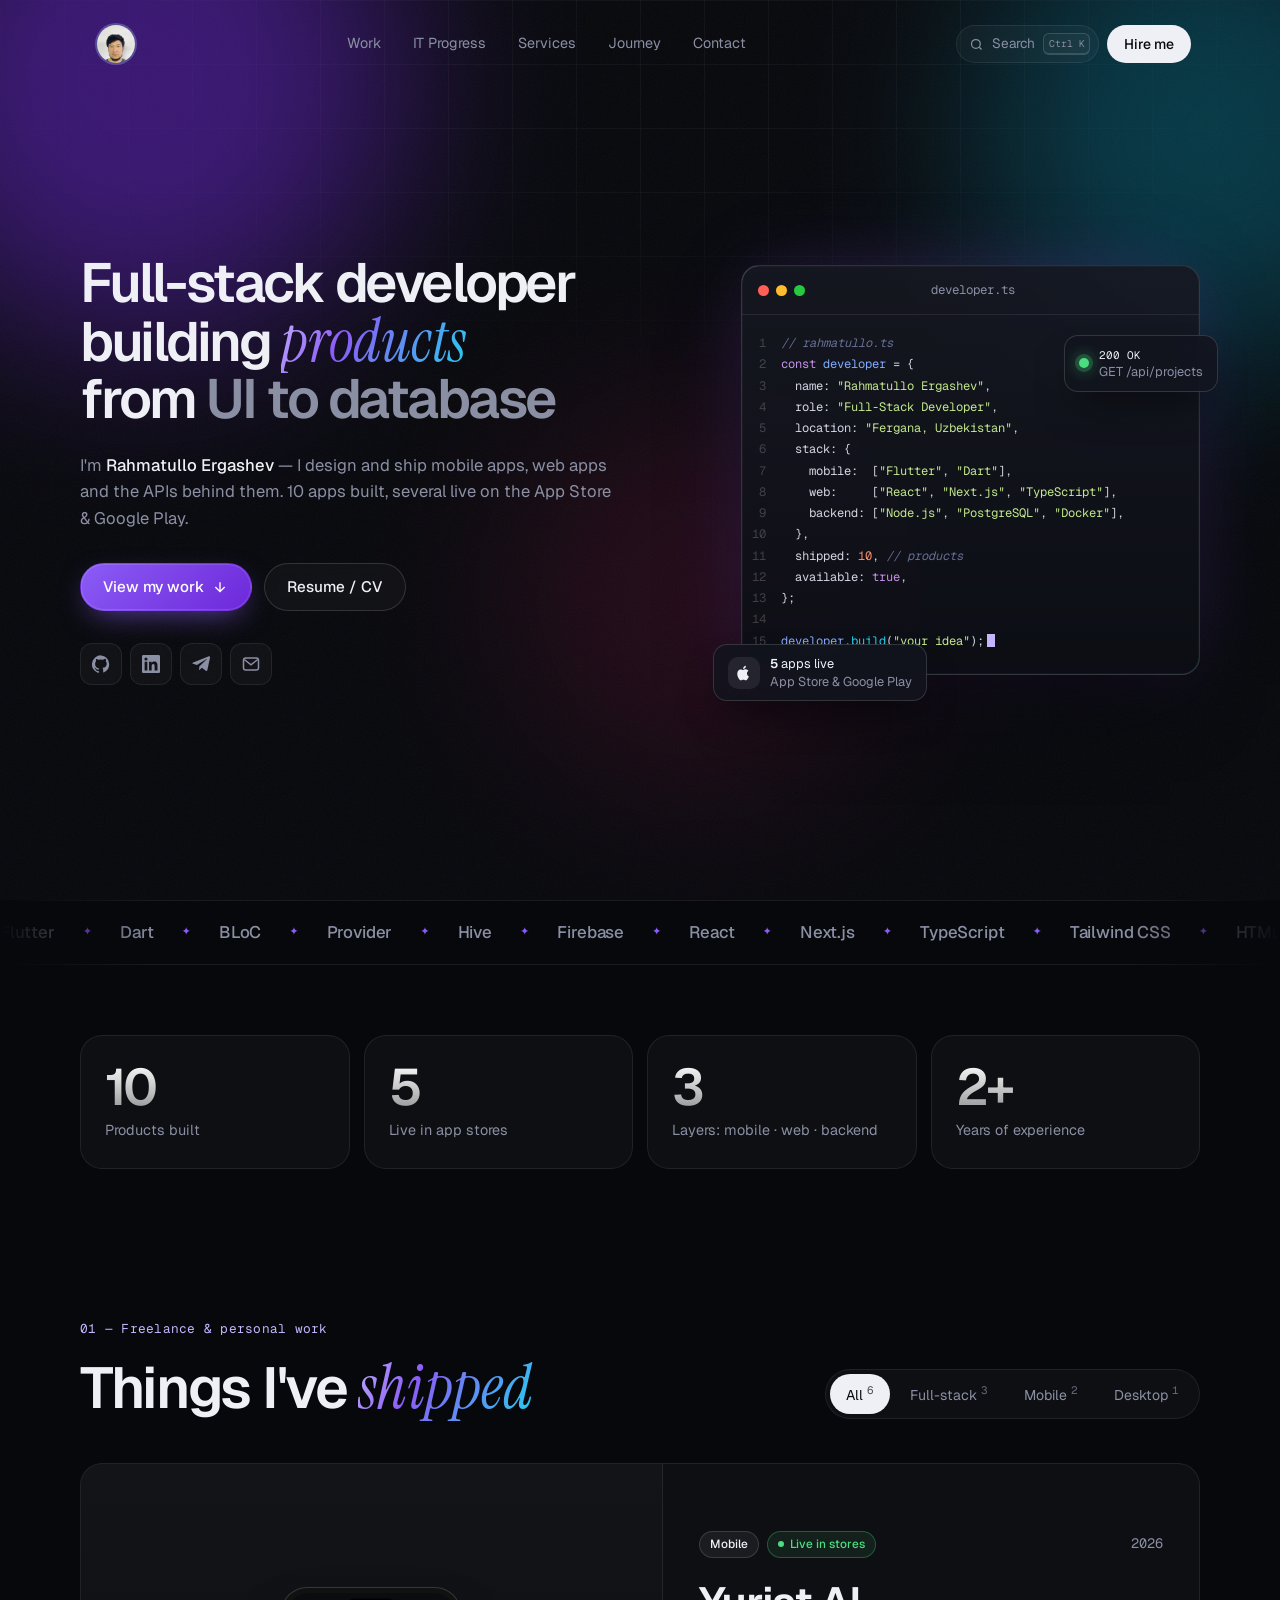
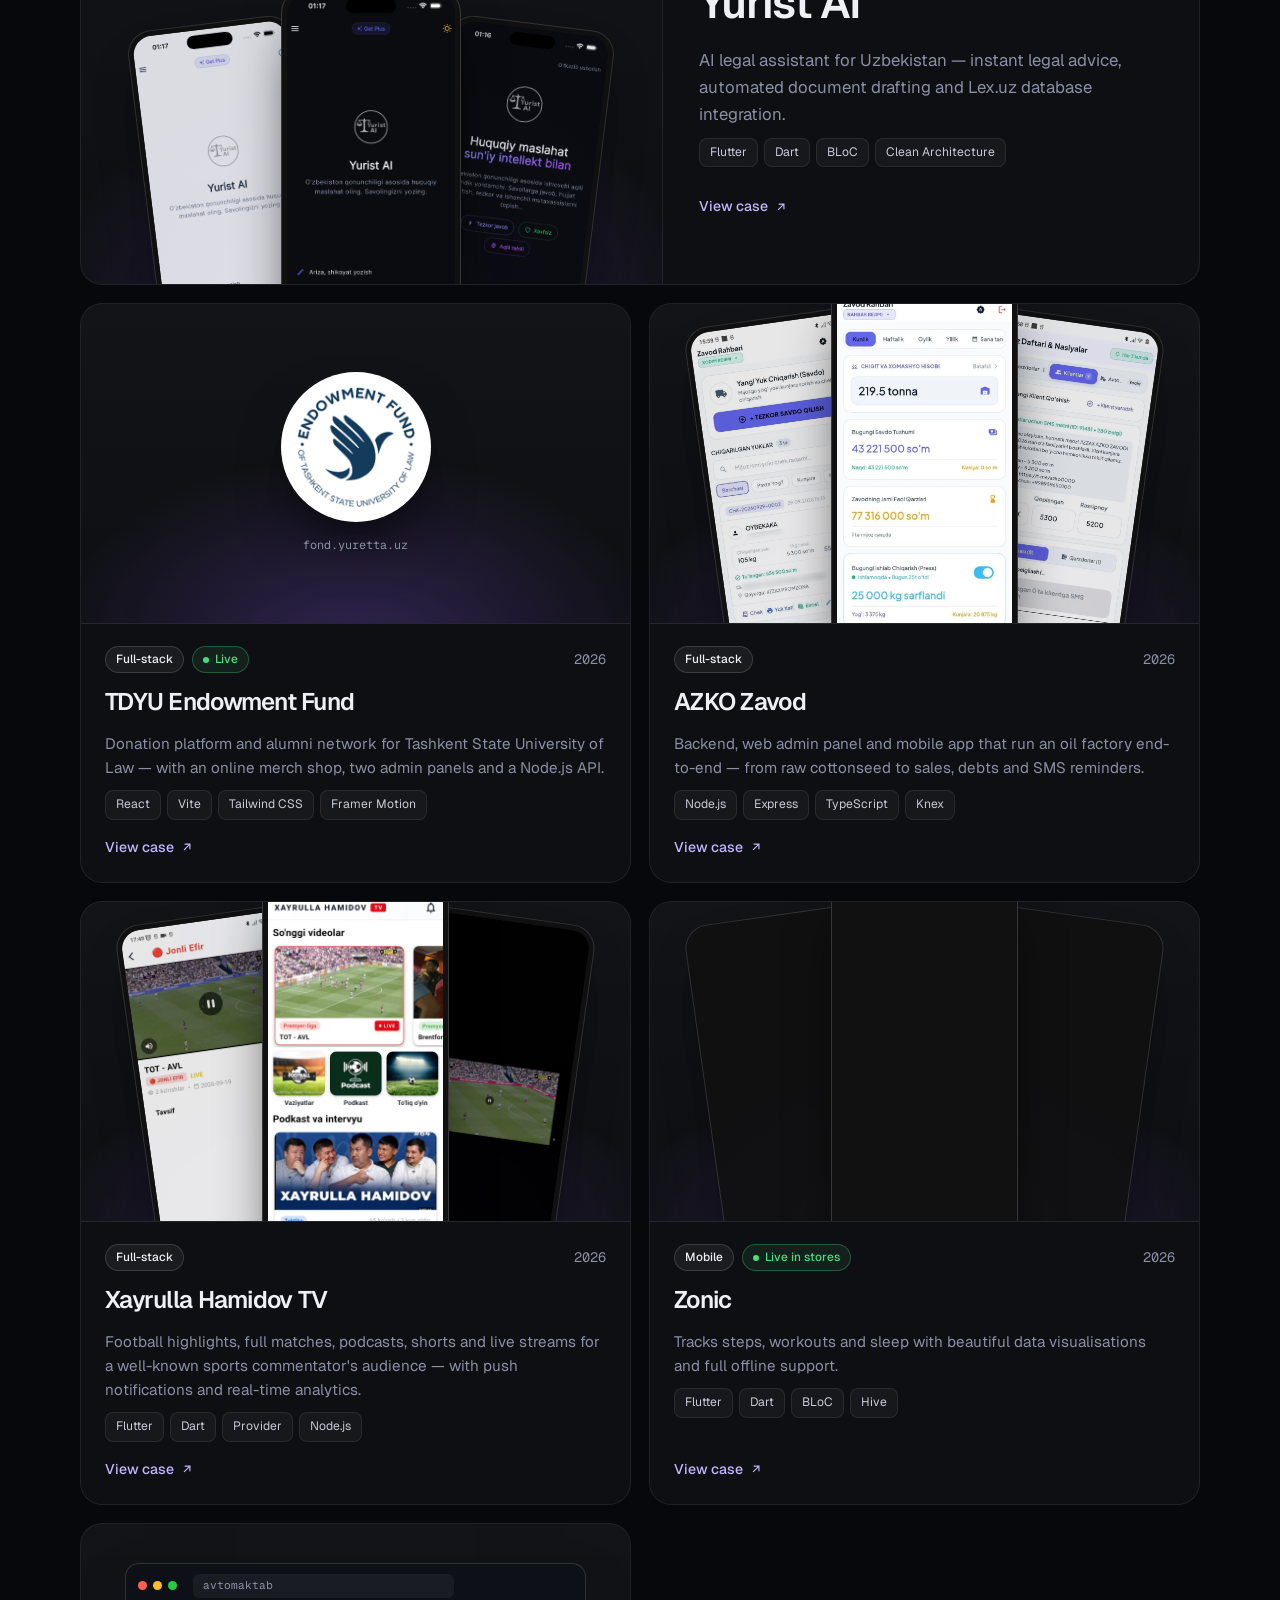
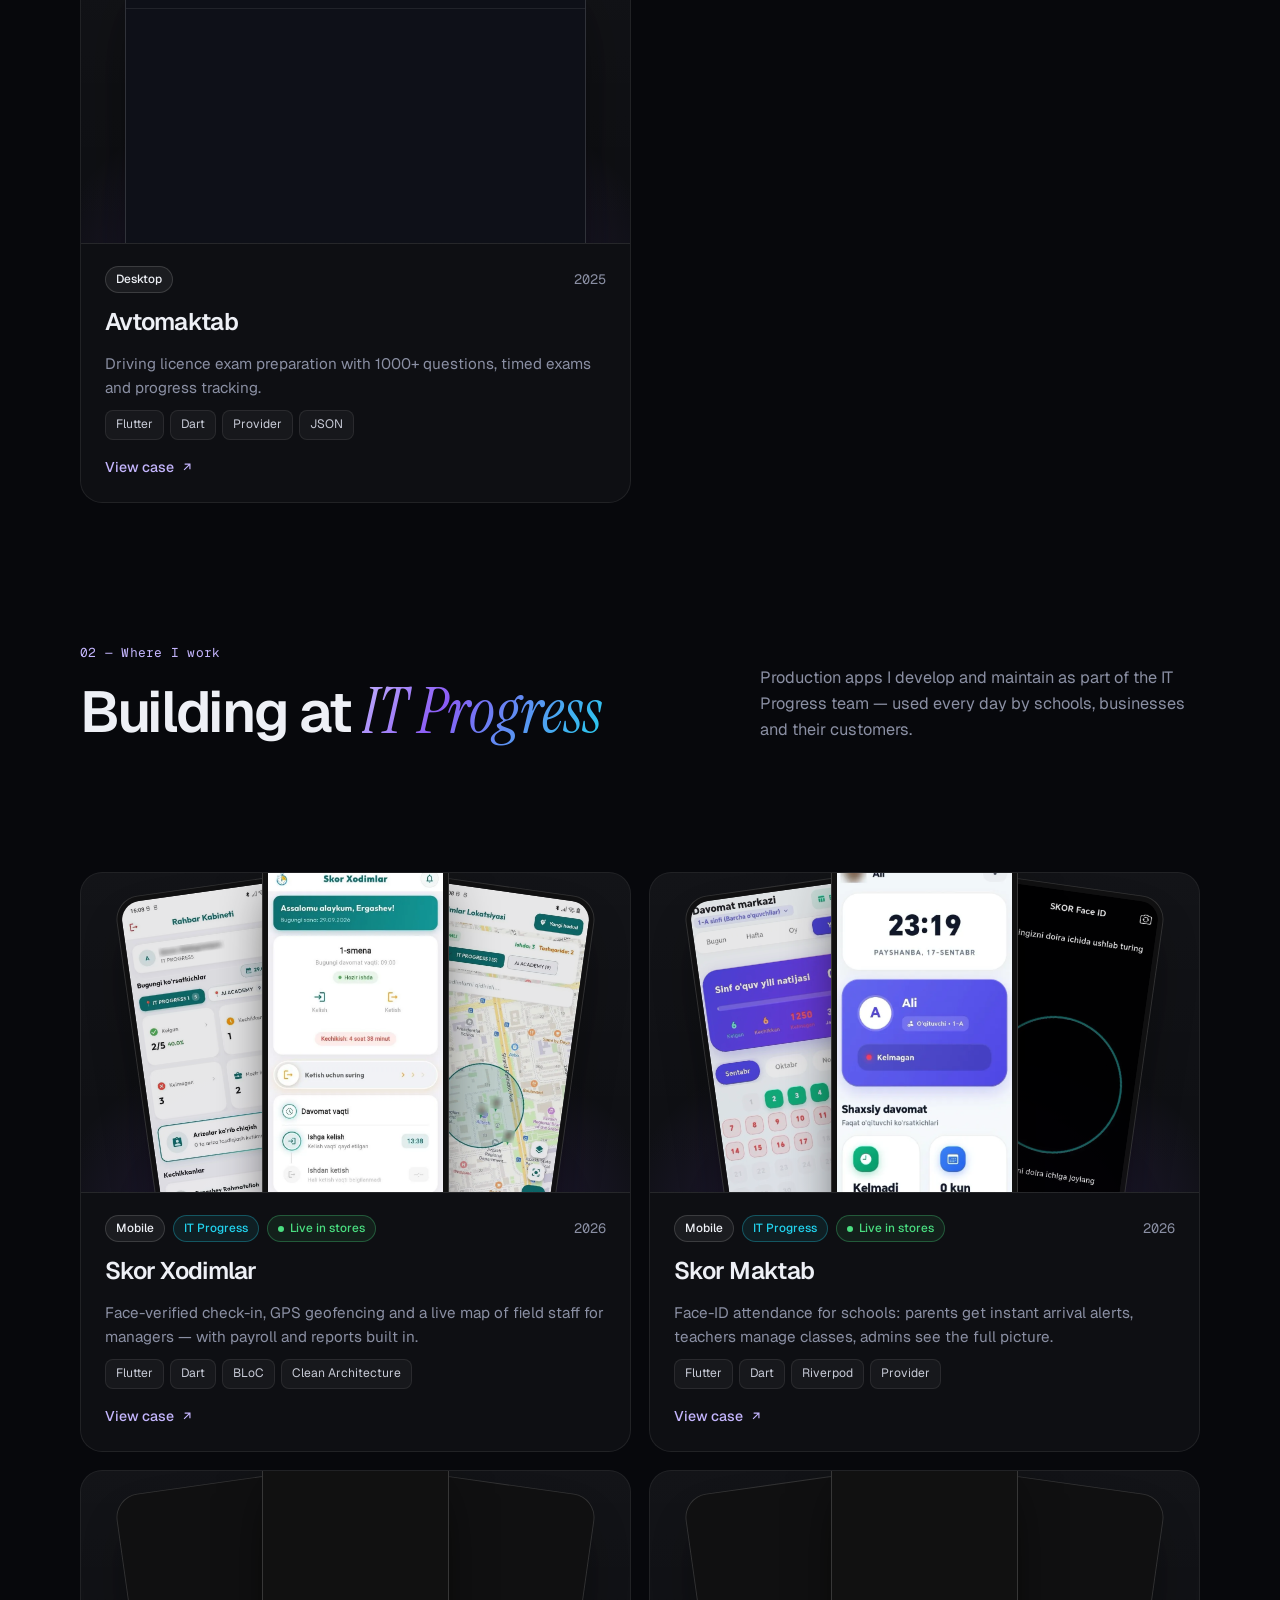
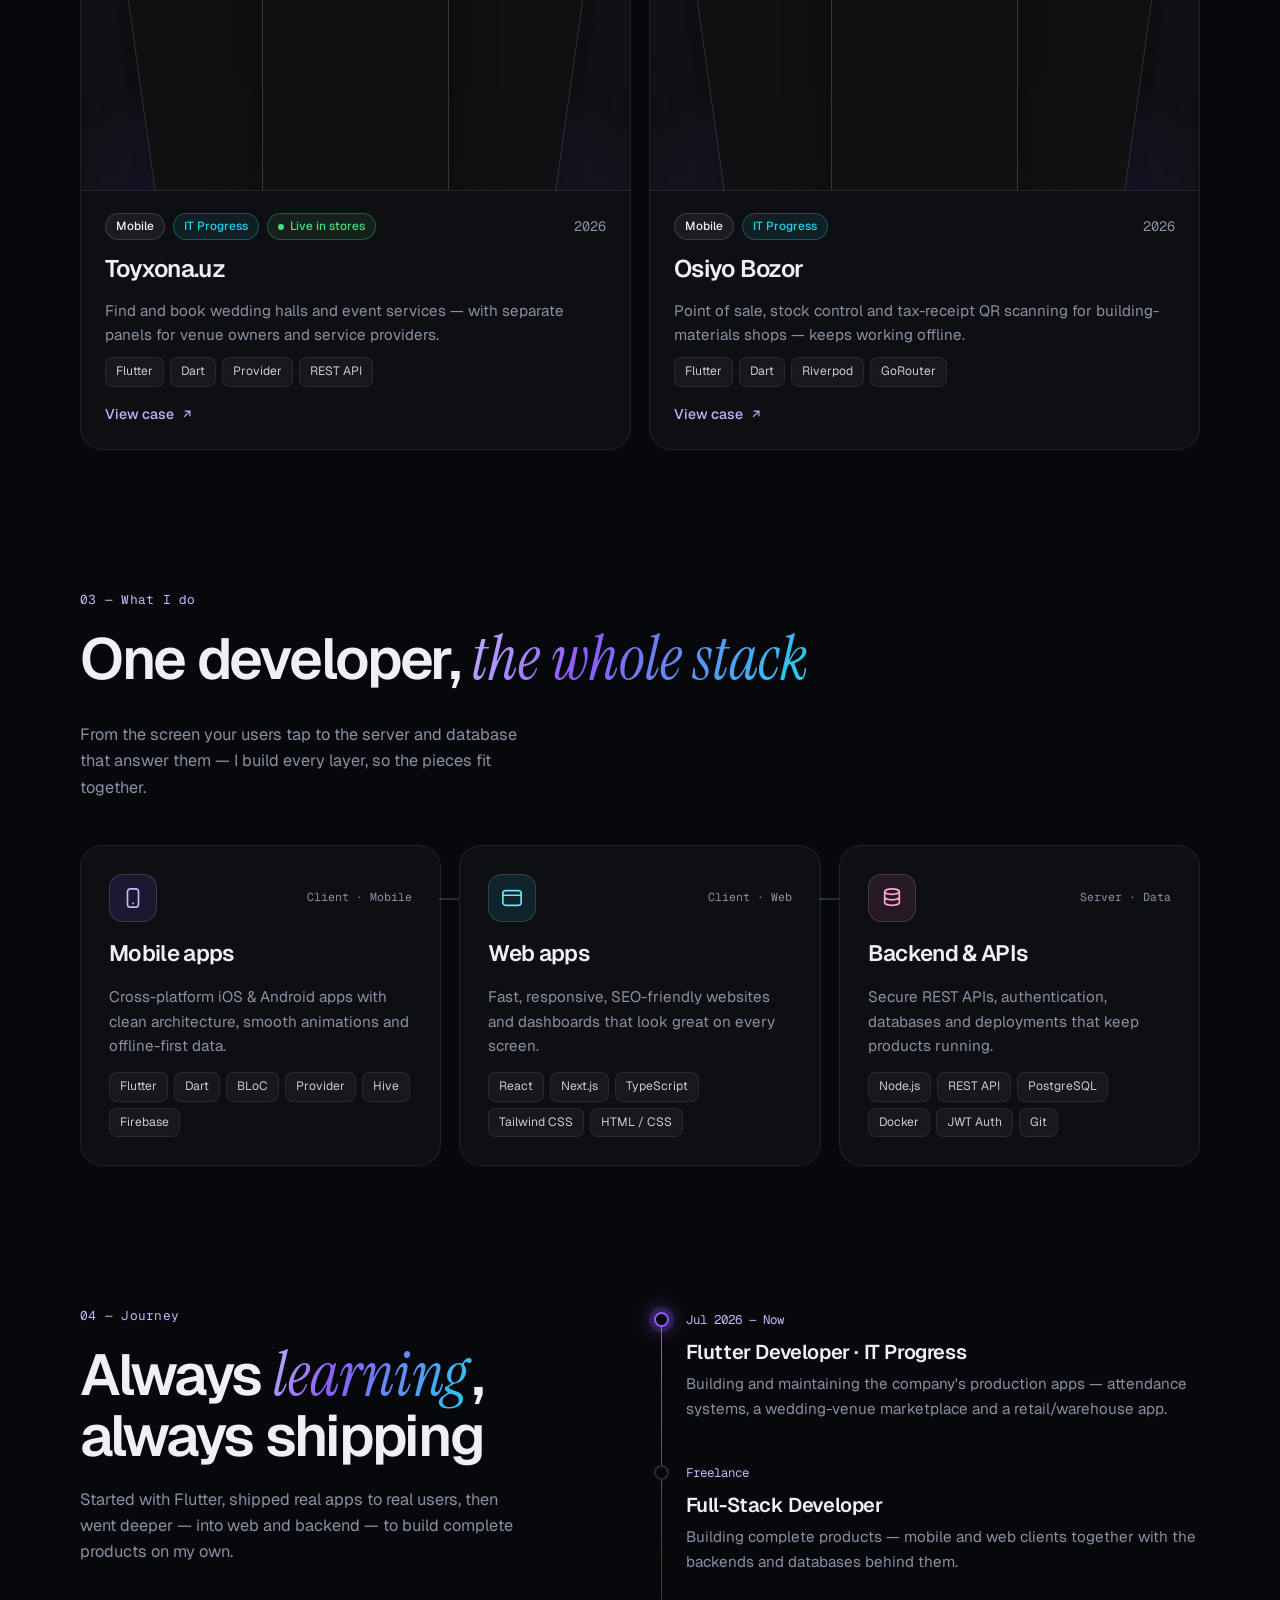
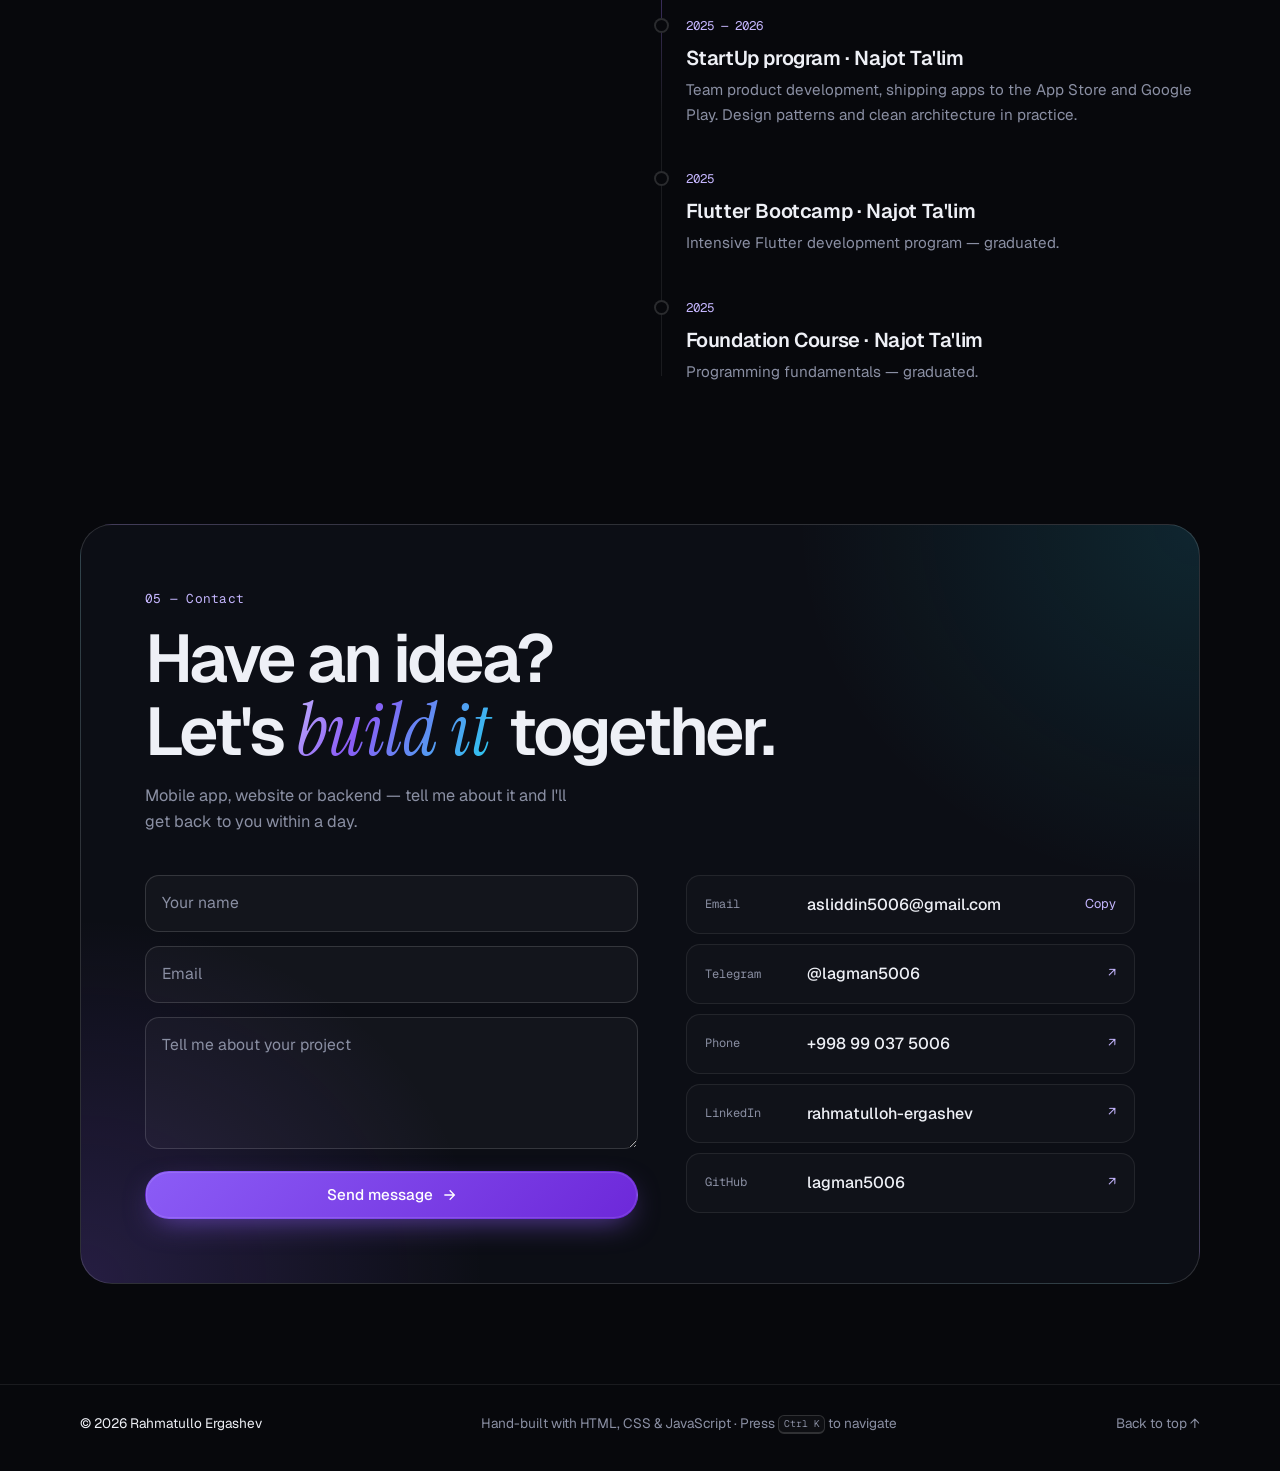
==== index.html @ 88288700 "feat(zonic): refresh screenshots and add Google Play link Co-Authored-By: Claude Opus 5.5 <noreply@a" ====
<!DOCTYPE html>
<html lang="en">
<head>
  <meta charset="UTF-8">
  <meta name="viewport" content="width=device-width, initial-scale=1.0">
  <title>Rahmatullo Ergashev — Full-Stack Developer</title>
  <meta name="description" content="Rahmatullo Ergashev — full-stack developer from Fergana, Uzbekistan. Mobile apps, web apps and backends built end-to-end.">
  <meta name="theme-color" content="#07080c">
  <meta property="og:title" content="Rahmatullo Ergashev — Full-Stack Developer">
  <meta property="og:description" content="Mobile, web and backend — products built end-to-end.">
  <meta property="og:type" content="website">
  <meta property="og:image" content="images/opt/yuristai/yuristai-1.webp">
  <link rel="icon" type="image/jpeg" href="images/avatar.jpg?v=3">
  <link rel="preconnect" href="https://fonts.googleapis.com">
  <link rel="preconnect" href="https://fonts.gstatic.com" crossorigin>
  <link href="https://fonts.googleapis.com/css2?family=Geist:wght@300..800&family=Geist+Mono:wght@400;500&family=Instrument+Serif:ital@0;1&display=swap" rel="stylesheet">
  <link rel="stylesheet" href="styles.css?v=15">
  <script src="js/data.js?v=15" defer></script>
  <script src="js/main.js?v=15" defer></script>
</head>
<body>
  <div class="progress" aria-hidden="true"></div>
  <div class="bg" aria-hidden="true">
    <div class="bg-grid"></div>
    <div class="bg-orb bg-orb--1"></div>
    <div class="bg-orb bg-orb--2"></div>
    <div class="bg-orb bg-orb--3"></div>
    <div class="bg-noise"></div>
  </div>

  <!-- ===== Navigation ===== -->
  <header class="nav">
    <a href="#home" class="nav-logo" aria-label="Home">
      <img class="nav-logo-mark" src="images/avatar.jpg?v=3" width="42" height="42" alt="Rahmatullo Ergashev" style="width:42px;height:42px;border-radius:50%;object-fit:cover;object-position:center 32%;display:block;">
    </a>
    <nav class="nav-links" aria-label="Main">
      <a href="#work">Work</a>
      <a href="#company">IT Progress</a>
      <a href="#services">Services</a>
      <a href="#journey">Journey</a>
      <a href="#contact">Contact</a>
    </nav>
    <div class="nav-actions">
      <button class="kbd-btn" type="button" data-open-cmdk aria-label="Open command menu">
        <svg viewBox="0 0 24 24" width="15" height="15" fill="none" stroke="currentColor" stroke-width="2"><circle cx="11" cy="11" r="7"/><path d="m20 20-3.5-3.5"/></svg>
        <span class="kbd-btn-label">Search</span>
        <kbd data-mod-key>⌘K</kbd>
      </button>
      <a href="#contact" class="btn btn-small btn-light">Hire me</a>
    </div>
  </header>

  <main>
    <!-- ===== Hero ===== -->
    <section class="hero" id="home">
      <div class="container hero-grid">
        <div class="hero-copy">
          <h1 class="hero-title reveal">
            <span class="line">Full-stack developer</span>
            <span class="line">building <em class="serif">products</em></span>
            <span class="line">from <span class="rotator" aria-live="polite"><span class="rotator-word" data-rotator>idea to launch</span></span></span>
          </h1>

          <p class="hero-sub reveal">
            I'm <strong>Rahmatullo Ergashev</strong> — I design and ship mobile apps, web apps and the APIs behind them.
            <span data-count-shipped>7</span> apps built, several live on the App Store &amp; Google Play.
          </p>

          <div class="hero-cta reveal">
            <a href="#work" class="btn btn-primary">
              View my work
              <svg viewBox="0 0 24 24" width="16" height="16" fill="none" stroke="currentColor" stroke-width="2"><path d="M12 5v14M5 12l7 7 7-7"/></svg>
            </a>
            <a href="cv.html" class="btn btn-ghost">Resume / CV</a>
          </div>

          <ul class="hero-socials reveal" aria-label="Social links">
            <li><a href="https://github.com/lagman5006" target="_blank" rel="noopener" aria-label="GitHub"><svg viewBox="0 0 24 24" width="18" height="18" fill="currentColor"><path d="M12 .5a12 12 0 0 0-3.8 23.4c.6.1.8-.3.8-.6v-2.2c-3.3.7-4-1.6-4-1.6-.6-1.4-1.4-1.8-1.4-1.8-1-.7.1-.7.1-.7 1.2.1 1.8 1.2 1.8 1.2 1 1.8 2.8 1.3 3.5 1 .1-.8.4-1.3.7-1.6-2.7-.3-5.5-1.3-5.5-6 0-1.3.5-2.4 1.2-3.2-.1-.3-.5-1.5.1-3.2 0 0 1-.3 3.3 1.2a11.5 11.5 0 0 1 6 0C17.3 4.7 18.3 5 18.3 5c.7 1.7.2 2.9.1 3.2.8.8 1.2 1.9 1.2 3.2 0 4.6-2.8 5.6-5.5 5.9.4.4.8 1.1.8 2.2v3.3c0 .3.2.7.8.6A12 12 0 0 0 12 .5Z"/></svg></a></li>
            <li><a href="https://www.linkedin.com/in/rahmatulloh-ergashev/" target="_blank" rel="noopener" aria-label="LinkedIn"><svg viewBox="0 0 24 24" width="18" height="18" fill="currentColor"><path d="M20.4 20.5h-3.6v-5.6c0-1.3 0-3-1.8-3s-2.1 1.4-2.1 2.9v5.7H9.4V9h3.4v1.6h.1c.5-.9 1.6-1.8 3.4-1.8 3.6 0 4.3 2.4 4.3 5.5v6.2ZM5.3 7.4a2.1 2.1 0 1 1 0-4.2 2.1 2.1 0 0 1 0 4.2ZM7.1 20.5H3.5V9h3.6v11.5ZM22.2 0H1.8C.8 0 0 .8 0 1.7v20.6c0 .9.8 1.7 1.8 1.7h20.4c1 0 1.8-.8 1.8-1.7V1.7C24 .8 23.2 0 22.2 0Z"/></svg></a></li>
            <li><a href="https://t.me/lagman5006" target="_blank" rel="noopener" aria-label="Telegram"><svg viewBox="0 0 24 24" width="18" height="18" fill="currentColor"><path d="M9.8 15.3 9.4 20c.6 0 .8-.2 1.1-.5l2.6-2.5 5.4 4c1 .6 1.7.3 2-.9l3.5-16.6c.3-1.5-.5-2-1.5-1.7L1.6 9.9C.1 10.5.1 11.3 1.3 11.7l5.3 1.6L18.9 5.6c.6-.4 1.1-.2.7.2"/></svg></a></li>
            <li><a href="mailto:asliddin5006@gmail.com" aria-label="Email"><svg viewBox="0 0 24 24" width="18" height="18" fill="none" stroke="currentColor" stroke-width="2"><rect x="2" y="4" width="20" height="16" rx="3"/><path d="m3 6 9 7 9-7"/></svg></a></li>
          </ul>
        </div>

        <!-- Code window -->
        <div class="hero-visual reveal" data-tilt>
          <div class="window">
            <div class="window-bar">
              <span class="dot dot-r"></span><span class="dot dot-y"></span><span class="dot dot-g"></span>
              <span class="window-title">developer.ts</span>
            </div>
            <pre class="code" data-code aria-label="Developer profile as code"></pre>
          </div>
          <div class="float-card float-card--a">
            <span class="float-icon">
              <svg viewBox="0 0 24 24" width="16" height="16" fill="currentColor"><path d="M16.4 12.6c0-2.7 2.2-4 2.3-4a5 5 0 0 0-3.9-2.1c-1.7-.2-3.2 1-4.1 1-.8 0-2.1-1-3.5-.9-1.8 0-3.5 1-4.4 2.7-1.9 3.3-.5 8.2 1.3 10.9.9 1.3 2 2.8 3.4 2.7 1.4-.1 1.9-.9 3.5-.9s2.1.9 3.5.9c1.5 0 2.4-1.3 3.3-2.7a11 11 0 0 0 1.5-3.1 4.7 4.7 0 0 1-2.9-4.5ZM13.8 4.5A4.6 4.6 0 0 0 14.9 1a4.7 4.7 0 0 0-3.1 1.6 4.4 4.4 0 0 0-1.1 3.3 3.9 3.9 0 0 0 3.1-1.4Z"/></svg>
            </span>
            <div><strong data-count-stores>5</strong> apps live<br><span class="muted">App Store &amp; Google Play</span></div>
          </div>
          <div class="float-card float-card--b">
            <span class="float-pulse"></span>
            <div><span class="mono">200 OK</span><br><span class="muted">GET /api/projects</span></div>
          </div>
        </div>
      </div>

    </section>

    <!-- ===== Marquee ===== -->
    <div class="marquee" aria-hidden="true">
      <div class="marquee-track" data-marquee></div>
    </div>

    <!-- ===== Stats ===== -->
    <section class="container stats">
      <div class="stat reveal"><span class="stat-num" data-countup data-count-shipped>7</span><span class="stat-label">Products built</span></div>
      <div class="stat reveal"><span class="stat-num" data-countup data-count-stores>5</span><span class="stat-label">Live in app stores</span></div>
      <div class="stat reveal"><span class="stat-num"><span data-countup>3</span></span><span class="stat-label">Layers: mobile · web · backend</span></div>
      <div class="stat reveal"><span class="stat-num"><span data-countup>2</span>+</span><span class="stat-label">Years of experience</span></div>
    </section>

    <!-- ===== Work ===== -->
    <section class="section" id="work">
      <div class="container">
        <div class="section-head">
          <div>
            <p class="eyebrow reveal">01 — Freelance &amp; personal work</p>
            <h2 class="section-title reveal">Things I've <em class="serif">shipped</em></h2>
          </div>
          <div class="filters reveal" role="tablist" aria-label="Filter projects" data-filters></div>
        </div>
        <div class="projects" data-projects></div>
      </div>
    </section>

    <!-- ===== Company (IT Progress) ===== -->
    <section class="section" id="company">
      <div class="container">
        <div class="section-head">
          <div>
            <p class="eyebrow reveal">02 — Where I work</p>
            <h2 class="section-title reveal">Building at <em class="serif">IT Progress</em></h2>
          </div>
          <p class="section-lead reveal">Production apps I develop and maintain as part of the IT Progress team — used every day by schools, businesses and their customers.</p>
        </div>
        <div data-company></div>
        <div class="projects" data-company-projects></div>
      </div>
    </section>

    <!-- ===== Services ===== -->
    <section class="section" id="services">
      <div class="container">
        <div class="section-head">
          <div>
            <p class="eyebrow reveal">03 — What I do</p>
            <h2 class="section-title reveal">One developer, <em class="serif">the whole stack</em></h2>
          </div>
          <p class="section-lead reveal">From the screen your users tap to the server and database that answer them — I build every layer, so the pieces fit together.</p>
        </div>
        <div class="services" data-services></div>
      </div>
    </section>

    <!-- ===== Journey ===== -->
    <section class="section" id="journey">
      <div class="container journey-grid">
        <div>
          <p class="eyebrow reveal">04 — Journey</p>
          <h2 class="section-title reveal">Always <em class="serif">learning</em>,<br>always shipping</h2>
          <p class="section-lead reveal">Started with Flutter, shipped real apps to real users, then went deeper — into web and backend — to build complete products on my own.</p>
        </div>
        <ol class="timeline" data-journey></ol>
      </div>
    </section>

    <!-- ===== Contact ===== -->
    <section class="section contact" id="contact">
      <div class="container">
        <div class="contact-card reveal">
          <p class="eyebrow">05 — Contact</p>
          <h2 class="contact-title">Have an idea?<br>Let's <em class="serif">build it</em> together.</h2>
          <p class="section-lead">Mobile app, website or backend — tell me about it and I'll get back to you within a day.</p>

          <div class="contact-grid">
            <form class="contact-form" data-contact-form>
              <div class="field">
                <input id="f-name" name="name" type="text" placeholder=" " required autocomplete="name">
                <label for="f-name">Your name</label>
              </div>
              <div class="field">
                <input id="f-email" name="email" type="email" placeholder=" " required autocomplete="email">
                <label for="f-email">Email</label>
              </div>
              <div class="field">
                <textarea id="f-msg" name="message" rows="4" placeholder=" " required></textarea>
                <label for="f-msg">Tell me about your project</label>
              </div>
              <button type="submit" class="btn btn-primary btn-block">
                Send message
                <svg viewBox="0 0 24 24" width="16" height="16" fill="none" stroke="currentColor" stroke-width="2"><path d="M5 12h14M13 5l7 7-7 7"/></svg>
              </button>
            </form>

            <div class="contact-links">
              <button class="contact-link" type="button" data-copy-email>
                <span class="contact-link-label">Email</span>
                <span class="contact-link-value">asliddin5006@gmail.com</span>
                <span class="contact-link-action" data-copy-label>Copy</span>
              </button>
              <a class="contact-link" href="https://t.me/lagman5006" target="_blank" rel="noopener">
                <span class="contact-link-label">Telegram</span>
                <span class="contact-link-value">@lagman5006</span>
                <span class="contact-link-action">↗</span>
              </a>
              <a class="contact-link" href="tel:+998990375006">
                <span class="contact-link-label">Phone</span>
                <span class="contact-link-value">+998 99 037 5006</span>
                <span class="contact-link-action">↗</span>
              </a>
              <a class="contact-link" href="https://www.linkedin.com/in/rahmatulloh-ergashev/" target="_blank" rel="noopener">
                <span class="contact-link-label">LinkedIn</span>
                <span class="contact-link-value">rahmatulloh-ergashev</span>
                <span class="contact-link-action">↗</span>
              </a>
              <a class="contact-link" href="https://github.com/lagman5006" target="_blank" rel="noopener">
                <span class="contact-link-label">GitHub</span>
                <span class="contact-link-value">lagman5006</span>
                <span class="contact-link-action">↗</span>
              </a>
            </div>
          </div>
        </div>
      </div>
    </section>
  </main>

  <footer class="footer">
    <div class="container footer-inner">
      <span>© <span data-year>2026</span> Rahmatullo Ergashev</span>
      <span class="muted">Hand-built with HTML, CSS &amp; JavaScript · Press <kbd data-mod-key>⌘K</kbd> to navigate</span>
      <a href="#home" class="muted">Back to top ↑</a>
    </div>
  </footer>

  <!-- ===== Project dialog ===== -->
  <dialog class="project-dialog" data-project-dialog aria-labelledby="pd-title">
    <div class="pd">
      <button class="pd-close" type="button" data-close-dialog aria-label="Close">
        <svg viewBox="0 0 24 24" width="18" height="18" fill="none" stroke="currentColor" stroke-width="2"><path d="M18 6 6 18M6 6l12 12"/></svg>
      </button>
      <div class="pd-media">
        <div class="pd-track" data-pd-track></div>
        <button class="pd-nav pd-nav--prev" type="button" data-pd-prev aria-label="Previous image">‹</button>
        <button class="pd-nav pd-nav--next" type="button" data-pd-next aria-label="Next image">›</button>
        <div class="pd-dots" data-pd-dots></div>
      </div>
      <div class="pd-body">
        <p class="pd-meta" data-pd-meta></p>
        <h3 class="pd-title" id="pd-title" data-pd-title tabindex="-1" autofocus></h3>
        <p class="pd-tagline" data-pd-tagline></p>
        <div class="pd-links" data-pd-links></div>
        <p class="pd-desc" data-pd-desc></p>
        <h4 class="pd-h">Key features</h4>
        <ul class="pd-features" data-pd-features></ul>
        <div data-pd-endpoints-wrap hidden>
          <h4 class="pd-h">API endpoints</h4>
          <ul class="pd-endpoints" data-pd-endpoints></ul>
        </div>
        <h4 class="pd-h">Tech stack</h4>
        <ul class="tags" data-pd-stack></ul>
      </div>
    </div>
  </dialog>

  <!-- ===== Command palette ===== -->
  <dialog class="cmdk" data-cmdk aria-label="Command menu">
    <div class="cmdk-inner">
      <div class="cmdk-search">
        <svg viewBox="0 0 24 24" width="18" height="18" fill="none" stroke="currentColor" stroke-width="2"><circle cx="11" cy="11" r="7"/><path d="m20 20-3.5-3.5"/></svg>
        <input type="text" placeholder="Search projects, sections, links…" data-cmdk-input aria-label="Search" autocomplete="off" spellcheck="false">
        <kbd>esc</kbd>
      </div>
      <ul class="cmdk-list" data-cmdk-list role="listbox"></ul>
    </div>
  </dialog>

  <div class="toast" data-toast role="status" aria-live="polite"></div>
</body>
</html>
---- styles.css ----
/* =========================================================
   Rahmatullo Ergashev — Portfolio
   ========================================================= */

:root {
  --bg: #07080c;
  --bg-2: #0c0e15;
  --surface: rgb(255 255 255 / 0.03);
  --surface-2: rgb(255 255 255 / 0.055);
  --border: rgb(255 255 255 / 0.08);
  --border-2: rgb(255 255 255 / 0.14);
  --text: #eef0f6;
  --muted: #8a8fa3;
  --accent: #8b5cf6;
  --accent-soft: #c4b5fd;
  --accent-2: #22d3ee;
  --accent-3: #f472b6;
  --live: #4ade80;
  --grad: linear-gradient(120deg, #c4b5fd 0%, #8b5cf6 35%, #22d3ee 100%);
  --radius: 22px;
  --radius-sm: 12px;
  --ease: cubic-bezier(0.22, 1, 0.36, 1);
  --font: "Geist", ui-sans-serif, system-ui, -apple-system, "Segoe UI", sans-serif;
  --mono: "Geist Mono", ui-monospace, SFMono-Regular, Menlo, monospace;
  --serif: "Instrument Serif", Georgia, serif;
  --gutter: clamp(16px, 4vw, 40px);
  color-scheme: dark;
}

*,
*::before,
*::after { box-sizing: border-box; }

html {
  scroll-behavior: smooth;
  scroll-padding-top: 90px;
  -webkit-text-size-adjust: 100%;
}
html.no-scroll { overflow: hidden; }

body {
  margin: 0;
  background: var(--bg);
  color: var(--text);
  font-family: var(--font);
  font-size: 16px;
  line-height: 1.6;
  -webkit-font-smoothing: antialiased;
  overflow-x: hidden;
}

img { display: block; max-width: 100%; }
a { color: inherit; text-decoration: none; }
button { font: inherit; color: inherit; cursor: pointer; }
ul, ol { list-style: none; margin: 0; padding: 0; }
h1, h2, h3, h4, p { margin: 0; }
::selection { background: rgb(139 92 246 / 0.45); color: #fff; }
:focus-visible { outline: 2px solid var(--accent-soft); outline-offset: 3px; border-radius: 6px; }

kbd {
  font-family: var(--mono);
  font-size: 0.72em;
  padding: 0.15em 0.45em;
  border: 1px solid var(--border-2);
  border-bottom-width: 2px;
  border-radius: 6px;
  color: var(--muted);
  background: var(--surface);
}

.container { width: min(1200px, 100%); margin-inline: auto; padding-inline: var(--gutter); }
.muted { color: var(--muted); }
.mono { font-family: var(--mono); font-size: 0.85em; }
.serif {
  font-family: var(--serif);
  font-style: italic;
  font-weight: 400;
  letter-spacing: 0;
  background: var(--grad);
  -webkit-background-clip: text;
  background-clip: text;
  color: transparent;
  padding-right: 0.06em;
}

/* ---------- Scroll progress (scroll-driven animation) ---------- */
.progress {
  position: fixed;
  inset: 0 0 auto 0;
  height: 2px;
  z-index: 100;
  background: var(--grad);
  transform-origin: 0 50%;
  transform: scaleX(0);
}
@supports (animation-timeline: scroll()) {
  .progress { animation: progress linear both; animation-timeline: scroll(root); }
  @keyframes progress { to { transform: scaleX(1); } }
}

/* ---------- Background ---------- */
.bg { position: fixed; inset: 0; z-index: -1; overflow: hidden; pointer-events: none; }
.bg-grid {
  position: absolute; inset: 0;
  background-image:
    linear-gradient(rgb(255 255 255 / 0.035) 1px, transparent 1px),
    linear-gradient(90deg, rgb(255 255 255 / 0.035) 1px, transparent 1px);
  background-size: 64px 64px;
  mask-image: radial-gradient(ellipse 80% 60% at 50% 0%, #000 30%, transparent 75%);
}
.bg-orb { position: absolute; border-radius: 50%; filter: blur(90px); opacity: 0.5; will-change: transform; }
.bg-orb--1 { width: 520px; height: 520px; background: #6d28d9; top: -180px; left: -120px; animation: drift 22s var(--ease) infinite alternate; }
.bg-orb--2 { width: 460px; height: 460px; background: #0891b2; top: -100px; right: -160px; opacity: 0.35; animation: drift 26s var(--ease) infinite alternate-reverse; }
.bg-orb--3 { width: 380px; height: 380px; background: #be185d; top: 45vh; left: 40%; opacity: 0.16; animation: drift 30s var(--ease) infinite alternate; }
@keyframes drift {
  0% { transform: translate(0, 0) scale(1); }
  50% { transform: translate(60px, 40px) scale(1.1); }
  100% { transform: translate(-40px, 80px) scale(0.95); }
}
.bg-noise {
  position: absolute; inset: 0; opacity: 0.05; mix-blend-mode: overlay;
  background-image: url("data:image/svg+xml,%3Csvg xmlns='http://www.w3.org/2000/svg' width='160' height='160'%3E%3Cfilter id='n'%3E%3CfeTurbulence type='fractalNoise' baseFrequency='.9' numOctaves='3' stitchTiles='stitch'/%3E%3C/filter%3E%3Crect width='100%25' height='100%25' filter='url(%23n)'/%3E%3C/svg%3E");
}

/* ---------- Buttons ---------- */
.btn {
  display: inline-flex; align-items: center; justify-content: center; gap: 0.5rem;
  height: 48px; padding: 0 1.4rem;
  border-radius: 999px; border: 1px solid transparent;
  font-weight: 500; font-size: 0.95rem; white-space: nowrap;
  transition: transform 0.25s var(--ease), background 0.25s, border-color 0.25s, box-shadow 0.25s;
}
.btn:hover { transform: translateY(-2px); }
.btn:active { transform: translateY(0) scale(0.98); }
.btn svg { transition: transform 0.25s var(--ease); }
.btn-primary {
  color: #fff;
  background: linear-gradient(135deg, #8b5cf6, #6d28d9);
  box-shadow: 0 0 0 1px rgb(255 255 255 / 0.12) inset, 0 10px 30px -10px rgb(139 92 246 / 0.7);
}
.btn-primary:hover { box-shadow: 0 0 0 1px rgb(255 255 255 / 0.2) inset, 0 16px 40px -10px rgb(139 92 246 / 0.9); }
.btn-primary:hover svg { transform: translateY(2px); }
.btn-ghost { border-color: var(--border-2); background: var(--surface); backdrop-filter: blur(8px); }
.btn-ghost:hover { border-color: rgb(255 255 255 / 0.3); background: var(--surface-2); }
.btn-light { background: var(--text); color: var(--bg); }
.btn-light:hover { background: #fff; }
.btn-small { height: 38px; padding: 0 1rem; font-size: 0.875rem; }
.btn-block { width: 100%; }

/* ---------- Navigation ---------- */
.nav {
  position: fixed; top: 14px; left: 50%; z-index: 50;
  transform: translateX(-50%);
  width: min(1120px, calc(100% - 24px));
  display: flex; align-items: center; justify-content: space-between; gap: 1rem;
  padding: 8px 8px 8px 14px;
  border: 1px solid transparent; border-radius: 999px;
  transition: background 0.3s, border-color 0.3s, backdrop-filter 0.3s;
}
.nav.scrolled {
  background: rgb(12 14 21 / 0.7);
  border-color: var(--border);
  backdrop-filter: blur(16px) saturate(160%);
  -webkit-backdrop-filter: blur(16px) saturate(160%);
}
.nav-logo {
  display: inline-flex; align-items: center;
}
.nav-logo-mark {
  display: block; width: 42px; height: 42px;
  border-radius: 50%; overflow: hidden;
  object-fit: cover; object-position: center 32%;
  background: linear-gradient(135deg, rgb(139 92 246 / 0.25), rgb(34 211 238 / 0.15));
  border: 2px solid var(--border-2);
}
.nav-logo-mark img {
  width: 100%; height: 100%; object-fit: cover; object-position: center 32%; display: block;
}
.nav-links { display: flex; gap: 4px; }
.nav-links a {
  padding: 8px 14px; border-radius: 999px; font-size: 0.9rem; color: var(--muted);
  transition: color 0.2s, background 0.2s;
}
.nav-links a:hover { color: var(--text); }
.nav-links a.active { color: var(--text); background: var(--surface-2); }
.nav-actions { display: flex; align-items: center; gap: 8px; }
.kbd-btn {
  display: inline-flex; align-items: center; gap: 8px; height: 38px; padding: 0 8px 0 12px;
  border-radius: 999px; border: 1px solid var(--border); background: var(--surface);
  color: var(--muted); font-size: 0.85rem; transition: border-color 0.2s, color 0.2s;
}
.kbd-btn:hover { border-color: var(--border-2); color: var(--text); }

/* ---------- Reveal ---------- */
.reveal {
  opacity: 0; transform: translateY(24px); filter: blur(6px);
  transition: opacity 0.9s var(--ease), transform 0.9s var(--ease), filter 0.9s var(--ease);
  transition-delay: var(--d, 0ms);
}
.reveal.in { opacity: 1; transform: none; filter: none; }

/* ---------- Hero ---------- */
.hero { position: relative; min-height: 100svh; display: flex; align-items: center; padding: 120px 0 80px; }
.hero-grid { display: grid; grid-template-columns: 1.3fr 1fr; gap: clamp(2rem, 5vw, 4.5rem); align-items: center; }
.hero-grid > * { min-width: 0; }
.hero-copy > .reveal:nth-child(2) { --d: 80ms; }
.hero-copy > .reveal:nth-child(3) { --d: 160ms; }
.hero-copy > .reveal:nth-child(4) { --d: 240ms; }
.hero-copy > .reveal:nth-child(5) { --d: 320ms; }

.status-pill {
  display: inline-flex; align-items: center; gap: 0.55rem;
  padding: 6px 14px 6px 10px; border-radius: 999px;
  border: 1px solid var(--border); background: var(--surface); backdrop-filter: blur(8px);
  font-size: 0.85rem; margin-bottom: 1.75rem;
  transition: border-color 0.2s;
}
.status-pill:hover { border-color: var(--border-2); }
.status-sep { color: var(--muted); }
.status-dot { position: relative; width: 8px; height: 8px; border-radius: 50%; background: var(--live); }
.status-dot::after {
  content: ""; position: absolute; inset: 0; border-radius: 50%; background: var(--live);
  animation: ping 1.8s cubic-bezier(0, 0, 0.2, 1) infinite;
}
@keyframes ping { 75%, 100% { transform: scale(2.6); opacity: 0; } }

.hero-title {
  font-size: clamp(2.2rem, 4.3vw, 3.75rem);
  line-height: 1.02; letter-spacing: -0.045em; font-weight: 600;
  margin-bottom: 1.5rem;
}
.hero-title .line { display: block; }
.hero-title .serif { font-size: 1.08em; }
.rotator { display: inline-block; color: var(--muted); white-space: nowrap; }
.rotator-word {
  display: inline-block;
  transition: opacity 0.38s var(--ease), transform 0.38s var(--ease), filter 0.38s var(--ease);
}
.rotator-word.out { opacity: 0; transform: translateY(-0.3em); filter: blur(6px); }

.hero-sub { font-size: clamp(1rem, 1.3vw, 1.15rem); color: var(--muted); max-width: 540px; margin-bottom: 2rem; }
.hero-sub strong { color: var(--text); font-weight: 500; }
.hero-cta { display: flex; flex-wrap: wrap; gap: 12px; margin-bottom: 2rem; }
.hero-socials { display: flex; gap: 8px; }
.hero-socials a {
  display: grid; place-items: center; width: 42px; height: 42px; border-radius: 12px;
  border: 1px solid var(--border); background: var(--surface); color: var(--muted);
  transition: color 0.2s, border-color 0.2s, transform 0.25s var(--ease);
}
.hero-socials a:hover { color: var(--text); border-color: var(--border-2); transform: translateY(-3px); }

/* Code window */
.hero-visual {
  position: relative; perspective: 1200px;
  --rx: 0deg; --ry: 0deg; --d: 200ms;
}
.window {
  position: relative;
  border-radius: 18px; border: 1px solid var(--border-2);
  background: linear-gradient(180deg, rgb(22 24 34 / 0.9), rgb(12 14 21 / 0.9));
  backdrop-filter: blur(20px);
  box-shadow: 0 40px 80px -30px rgb(0 0 0 / 0.8), 0 0 0 1px rgb(255 255 255 / 0.03) inset, 0 0 80px -20px rgb(139 92 246 / 0.35);
  transform: rotateX(var(--rx)) rotateY(var(--ry));
  transition: transform 0.4s var(--ease);
  overflow: hidden;
}
.window::before {
  content: ""; position: absolute; inset: -1px; border-radius: inherit; padding: 1px; pointer-events: none;
  background: linear-gradient(140deg, rgb(196 181 253 / 0.6), transparent 35%, transparent 65%, rgb(34 211 238 / 0.45));
  -webkit-mask: linear-gradient(#000 0 0) content-box, linear-gradient(#000 0 0);
  -webkit-mask-composite: xor; mask-composite: exclude;
}
.window-bar { display: flex; align-items: center; gap: 7px; padding: 14px 16px; border-bottom: 1px solid var(--border); }
.window-title { margin-left: auto; margin-right: auto; font-family: var(--mono); font-size: 0.78rem; color: var(--muted); transform: translateX(-24px); }
.dot { width: 11px; height: 11px; border-radius: 50%; flex: none; }
.dot-r { background: #ff5f57; } .dot-y { background: #febc2e; } .dot-g { background: #28c840; }

.code {
  margin: 0; padding: 18px 0 22px; overflow-x: auto;
  font-family: var(--mono); font-size: clamp(0.72rem, 0.95vw, 0.86rem); line-height: 1.75; color: #d4d7e3;
}
.code-line {
  display: block; padding-right: 20px; white-space: pre;
  opacity: 0; transform: translateX(-8px);
  animation: line-in 0.5s var(--ease) forwards;
  animation-delay: calc(500ms + var(--i) * 75ms);
}
@keyframes line-in { to { opacity: 1; transform: none; } }
.ln { display: inline-block; width: 3.2em; padding-right: 1.2em; text-align: right; color: rgb(255 255 255 / 0.2); user-select: none; }
.t-key { color: #c792ea; }
.t-var { color: #82aaff; }
.t-str { color: #c3e88d; }
.t-num { color: #f78c6c; }
.t-fn { color: #22d3ee; }
.t-com { color: #676e95; font-style: italic; }
.caret {
  display: inline-block; width: 8px; height: 1.1em; margin-left: 3px; vertical-align: -0.2em;
  background: var(--accent-soft); animation: blink 1.1s steps(1) infinite;
}
@keyframes blink { 50% { opacity: 0; } }

.float-card {
  position: absolute; display: flex; align-items: center; gap: 10px;
  padding: 10px 14px; border-radius: 14px; font-size: 0.8rem; line-height: 1.35;
  background: rgb(18 20 30 / 0.85); border: 1px solid var(--border-2);
  backdrop-filter: blur(14px); box-shadow: 0 20px 40px -15px rgb(0 0 0 / 0.7);
  animation: float 6s ease-in-out infinite;
}
.float-card strong { font-weight: 600; }
.float-card--a { left: -28px; bottom: -26px; }
.float-card--b { right: -18px; top: 70px; animation-delay: -3s; }
.float-icon { display: grid; place-items: center; width: 32px; height: 32px; border-radius: 10px; background: rgb(255 255 255 / 0.08); }
.float-pulse { width: 10px; height: 10px; border-radius: 50%; background: var(--live); box-shadow: 0 0 0 4px rgb(74 222 128 / 0.2), 0 0 16px var(--live); }
@keyframes float { 50% { transform: translateY(-10px); } }


/* ---------- Marquee ---------- */
.marquee {
  border-block: 1px solid var(--border); padding: 18px 0; overflow: hidden;
  mask-image: linear-gradient(90deg, transparent, #000 12%, #000 88%, transparent);
}
.marquee-track { display: flex; width: max-content; gap: 28px; align-items: center; animation: marquee 45s linear infinite; }
.marquee-track span { font-size: 1.05rem; font-weight: 500; color: var(--muted); letter-spacing: -0.01em; }
.marquee-track i { font-style: normal; color: var(--accent); font-size: 0.7rem; }
.marquee:hover .marquee-track { animation-play-state: paused; }
@keyframes marquee { to { transform: translateX(-50%); } }

/* ---------- Spotlight surface (cards, services, stats) ---------- */
.card, .service, .stat {
  position: relative; isolation: isolate;
  border: 1px solid var(--border); border-radius: var(--radius);
  background: var(--surface);
}
.card::after, .service::after, .stat::after {
  content: ""; position: absolute; inset: 0; border-radius: inherit; z-index: -1; pointer-events: none;
  opacity: 0; transition: opacity 0.35s;
  background: radial-gradient(420px circle at var(--mx, 50%) var(--my, 50%), rgb(139 92 246 / 0.14), transparent 45%);
}
.card:hover::after, .service:hover::after, .stat:hover::after { opacity: 1; }

/* ---------- Stats ---------- */
.stats { display: grid; grid-template-columns: repeat(4, 1fr); gap: 14px; padding-block: 70px 10px; }
.stat { padding: 26px 24px; display: flex; flex-direction: column; gap: 6px; }
.stat:nth-child(2) { --d: 80ms; } .stat:nth-child(3) { --d: 160ms; } .stat:nth-child(4) { --d: 240ms; }
.stat-num {
  font-size: clamp(2.4rem, 4vw, 3.4rem); font-weight: 600; letter-spacing: -0.05em; line-height: 1;
  background: linear-gradient(180deg, #fff, rgb(255 255 255 / 0.55));
  -webkit-background-clip: text; background-clip: text; color: transparent;
}
.stat-label { color: var(--muted); font-size: 0.9rem; }

/* ---------- Sections ---------- */
.section { padding-block: clamp(80px, 12vw, 140px) 0; }
.section-head { display: flex; justify-content: space-between; align-items: flex-end; gap: 2rem; flex-wrap: wrap; margin-bottom: 2.75rem; }
.eyebrow { font-family: var(--mono); font-size: 0.8rem; color: var(--accent-soft); letter-spacing: 0.02em; margin-bottom: 0.9rem; }
.section-title { font-size: clamp(2.1rem, 4.6vw, 3.6rem); line-height: 1.05; letter-spacing: -0.04em; font-weight: 600; }
.section-title .serif { font-size: 1.08em; }
.section-lead { color: var(--muted); max-width: 440px; font-size: 1.02rem; }
.section-head .section-lead { --d: 120ms; }

/* ---------- Filters ---------- */
.filters {
  display: inline-flex; gap: 4px; padding: 4px; border-radius: 999px;
  border: 1px solid var(--border); background: var(--surface);
}
.chip {
  border: 0; background: transparent; padding: 8px 16px; border-radius: 999px;
  font-size: 0.88rem; color: var(--muted); transition: color 0.2s, background 0.25s;
}
.chip sup { font-family: var(--mono); font-size: 0.68rem; margin-left: 4px; opacity: 0.7; }
.chip:hover { color: var(--text); }
.chip[aria-selected="true"] { background: var(--text); color: var(--bg); }

/* ---------- Project cards ---------- */
.projects { display: grid; grid-template-columns: repeat(2, 1fr); gap: 18px; }
.card {
  overflow: hidden; display: flex; flex-direction: column;
  transition: border-color 0.3s, transform 0.5s var(--ease), opacity 0.9s var(--ease), filter 0.9s var(--ease);
  opacity: 0; transform: translateY(24px); filter: blur(6px);
}
.card.in { opacity: 1; transform: none; filter: none; }
.card:hover { border-color: var(--border-2); }
.card.in:hover { transform: translateY(-4px); }
.card-link { position: absolute; inset: 0; z-index: 3; border-radius: inherit; }
.card-media {
  position: relative; height: 320px; overflow: hidden;
  background:
    radial-gradient(80% 90% at 50% 110%, rgb(139 92 246 / 0.28), transparent 70%),
    linear-gradient(180deg, rgb(255 255 255 / 0.02), transparent);
  border-bottom: 1px solid var(--border);
}
.card-body { padding: 22px 24px 24px; display: flex; flex-direction: column; gap: 10px; flex: 1; }
.card-meta { display: flex; align-items: center; gap: 8px; flex-wrap: wrap; }
.card-meta .mono { margin-left: auto; }
.card-title { font-size: 1.5rem; font-weight: 600; letter-spacing: -0.03em; }
.card-text { color: var(--muted); font-size: 0.95rem; }
.card-cta {
  margin-top: auto; padding-top: 6px; display: inline-flex; align-items: center; gap: 6px;
  font-size: 0.88rem; font-weight: 500; color: var(--accent-soft);
}
.card-cta svg { transition: transform 0.3s var(--ease); }
.card:hover .card-cta svg { transform: translate(3px, -3px); }

.card--wide { grid-column: 1 / -1; flex-direction: row; }
.card--wide .card-media { flex: 1.25; height: auto; min-height: 420px; border-bottom: 0; border-right: 1px solid var(--border); }
.card--wide .card-body { flex: 1; padding: 36px; justify-content: center; }
.card--wide .card-title { font-size: clamp(2rem, 3.4vw, 2.8rem); }
.card--wide .card-text { font-size: 1.05rem; }
.card--wide .card-cta { margin-top: 12px; }

.badge {
  display: inline-flex; align-items: center; gap: 6px;
  font-size: 0.74rem; font-weight: 500; padding: 3px 10px; border-radius: 999px;
  border: 1px solid var(--border-2); color: var(--text); background: var(--surface-2);
}
.badge-live { color: var(--live); border-color: rgb(74 222 128 / 0.3); background: rgb(74 222 128 / 0.08); }
.badge-live::before { content: ""; width: 6px; height: 6px; border-radius: 50%; background: currentColor; }
.badge-company { color: var(--accent-2); border-color: rgb(34 211 238 / 0.3); background: rgb(34 211 238 / 0.08); }

/* IT Progress — kompaniya bo'limi */
.company-strip {
  display: flex; align-items: center; gap: 12px 20px; flex-wrap: wrap;
  margin-bottom: 24px; padding: 16px 22px; border-radius: 16px;
  border: 1px solid var(--border); background: var(--surface); transition: border-color 0.2s;
}
.company-strip:hover { border-color: var(--border-2); }
.company-name { font-weight: 600; font-size: 1.05rem; }
.company-strip .mono { margin-left: auto; font-size: 0.8rem; }
@media (max-width: 600px) { .company-strip .mono { margin-left: 0; } }

.tags { display: flex; flex-wrap: wrap; gap: 6px; }
.tags li {
  font-size: 0.76rem; padding: 4px 10px; border-radius: 8px;
  background: rgb(255 255 255 / 0.04); border: 1px solid var(--border); color: #c7cad6;
}

/* Media: phones */
.media-phones { position: absolute; inset: 0; display: flex; justify-content: center; align-items: flex-end; }
.phone {
  position: absolute; bottom: -18%; width: 34%; max-width: 190px; aspect-ratio: 9 / 19.5;
  border-radius: 26px; padding: 5px; overflow: hidden;
  background: #111; border: 1px solid rgb(255 255 255 / 0.16);
  box-shadow: 0 30px 60px -20px rgb(0 0 0 / 0.9);
  transition: transform 0.7s var(--ease);
}
.phone img { width: 100%; height: 100%; object-fit: cover; object-position: top; border-radius: 21px; }
.phone--0 { z-index: 2; transform: translateY(0); }
.phone--1 { transform: translateX(-72%) rotate(-8deg) translateY(6%) scale(0.92); opacity: 0.9; }
.phone--2 { transform: translateX(72%) rotate(8deg) translateY(6%) scale(0.92); opacity: 0.9; }
.card:hover .phone--0 { transform: translateY(-6%); }
.card:hover .phone--1 { transform: translateX(-84%) rotate(-11deg) translateY(2%) scale(0.92); }
.card:hover .phone--2 { transform: translateX(84%) rotate(11deg) translateY(2%) scale(0.92); }
.card--wide .phone { width: 31%; max-width: 230px; bottom: -22%; }
.card--wide .phone--1 { transform: translateX(-80%) rotate(-7deg) translateY(5%) scale(0.92); }
.card--wide .phone--2 { transform: translateX(80%) rotate(7deg) translateY(5%) scale(0.92); }
.card--wide:hover .phone--1 { transform: translateX(-96%) rotate(-10deg) translateY(1%) scale(0.92); }
.card--wide:hover .phone--2 { transform: translateX(96%) rotate(10deg) translateY(1%) scale(0.92); }

/* Media: rasm hali yo'q */
.media-soon { position: absolute; inset: 0; display: flex; flex-direction: column; align-items: center; justify-content: center; gap: 14px; }
.media-soon-mark {
  width: 84px; height: 84px; border-radius: 24px; display: grid; place-items: center;
  font-size: 2.4rem; font-weight: 600; color: var(--text);
  border: 1px solid var(--border-2); background: rgb(14 16 24 / 0.7);
  box-shadow: 0 30px 60px -20px rgb(0 0 0 / 0.9);
}
.media-soon .mono { font-size: 0.74rem; }
.media-logo {
  width: 150px; height: 150px; padding: 14px; border-radius: 50%; object-fit: contain;
  background: #fff; box-shadow: 0 30px 60px -20px rgb(0 0 0 / 0.9);
  transition: transform 0.7s var(--ease);
}
.card:hover .media-logo { transform: translateY(-6px) scale(1.03); }
.card--wide .media-logo { width: 190px; height: 190px; }
.pd-logo { width: 28px; height: 28px; padding: 2px; border-radius: 50%; object-fit: contain; background: #fff; }

/* Media: browser */
.media-browser {
  position: absolute; left: 8%; right: 8%; top: 12%; bottom: -10%;
  border-radius: 14px 14px 0 0; overflow: hidden;
  border: 1px solid var(--border-2); background: #0e1018;
  box-shadow: 0 30px 60px -20px rgb(0 0 0 / 0.9);
  transition: transform 0.7s var(--ease);
}
.media-browser-bar { display: flex; align-items: center; gap: 6px; padding: 10px 12px; border-bottom: 1px solid var(--border); }
.media-browser-bar .dot { width: 9px; height: 9px; }
.media-browser .url {
  margin-left: 10px; flex: 1; max-width: 60%; padding: 3px 10px; border-radius: 6px;
  background: rgb(255 255 255 / 0.05); color: var(--muted); font-size: 0.7rem;
  overflow: hidden; text-overflow: ellipsis; white-space: nowrap;
}
.media-browser img { width: 100%; height: 100%; object-fit: cover; object-position: top; }
.card:hover .media-browser { transform: translateY(-4%); }

/* Media: code (backend) */
.media-code {
  position: absolute; left: 10%; right: 10%; top: 50%; transform: translateY(-50%);
  border-radius: 14px; border: 1px solid var(--border-2); background: rgb(14 16 24 / 0.9);
  box-shadow: 0 30px 60px -20px rgb(0 0 0 / 0.9); padding-bottom: 8px;
  transition: transform 0.7s var(--ease);
}
.media-code-bar { display: flex; align-items: center; gap: 6px; padding: 10px 12px; border-bottom: 1px solid var(--border); margin-bottom: 6px; }
.media-code-bar .dot { width: 9px; height: 9px; }
.media-code-bar .mono { margin-left: 8px; font-size: 0.72rem; }
.ep { display: flex; align-items: center; gap: 10px; padding: 7px 14px; font-size: 0.85rem; }
.ep .mono { flex: 1; overflow: hidden; text-overflow: ellipsis; white-space: nowrap; }
.ep-ok { font-family: var(--mono); font-size: 0.7rem; color: var(--live); }
.ep-m { font-family: var(--mono); font-size: 0.66rem; font-weight: 600; padding: 2px 7px; border-radius: 5px; min-width: 52px; text-align: center; }
.ep-get { color: #4ade80; background: rgb(74 222 128 / 0.12); }
.ep-post { color: #60a5fa; background: rgb(96 165 250 / 0.12); }
.ep-put, .ep-patch { color: #fbbf24; background: rgb(251 191 36 / 0.12); }
.ep-delete { color: #f87171; background: rgb(248 113 113 / 0.12); }
.card:hover .media-code { transform: translateY(-54%); }

/* View transitions for filter changes */
::view-transition-group(*) { animation-duration: 0.5s; animation-timing-function: var(--ease); }

/* ---------- Services ---------- */
.services { display: grid; grid-template-columns: repeat(3, 1fr); gap: 18px; }
.service { padding: 28px; display: flex; flex-direction: column; gap: 14px; }
.service-top { display: flex; justify-content: space-between; align-items: center; }
.service-top .mono { font-size: 0.72rem; }
.service-icon { display: grid; place-items: center; width: 48px; height: 48px; border-radius: 14px; border: 1px solid var(--border-2); }
.service-icon--mobile { color: #c4b5fd; background: rgb(139 92 246 / 0.12); }
.service-icon--web { color: #67e8f9; background: rgb(34 211 238 / 0.1); }
.service-icon--backend { color: #f9a8d4; background: rgb(244 114 182 / 0.1); }
.service h3 { font-size: 1.4rem; font-weight: 600; letter-spacing: -0.03em; }
.service p { color: var(--muted); font-size: 0.95rem; flex: 1; }
.service-flow {
  position: absolute; top: 52px; right: -19px; width: 20px; height: 2px; z-index: 2;
  background: var(--border-2); overflow: hidden;
}
.service-flow i {
  position: absolute; top: 0; left: -8px; width: 8px; height: 2px; background: var(--accent-2);
  box-shadow: 0 0 8px var(--accent-2); animation: flow 1.6s linear infinite;
}
@keyframes flow { to { left: 100%; } }

/* ---------- Journey ---------- */
.journey-grid { display: grid; grid-template-columns: 1fr 1.1fr; gap: clamp(2rem, 6vw, 5rem); align-items: start; }
.journey-grid > div { position: sticky; top: 120px; }
.journey-grid .section-lead { margin-top: 1.25rem; }
.timeline { position: relative; padding-left: 32px; }
.timeline::before {
  content: ""; position: absolute; left: 7px; top: 8px; bottom: 8px; width: 1px;
  background: linear-gradient(180deg, var(--accent), var(--border) 60%);
}
.tl-item { position: relative; padding: 0 0 2.4rem; }
.tl-item:last-child { padding-bottom: 0; }
.tl-dot {
  position: absolute; left: -32px; top: 6px; width: 15px; height: 15px; border-radius: 50%;
  background: var(--bg); border: 2px solid var(--border-2);
}
.tl-item--now .tl-dot { border-color: var(--accent); box-shadow: 0 0 0 5px rgb(139 92 246 / 0.18), 0 0 20px var(--accent); }
.tl-when { display: inline-block; font-size: 0.78rem; color: var(--accent-soft); margin-bottom: 6px; }
.tl-item h3 { font-size: 1.25rem; font-weight: 600; letter-spacing: -0.02em; margin-bottom: 4px; }
.tl-item p { color: var(--muted); font-size: 0.95rem; }

/* ---------- Contact ---------- */
.contact { padding-bottom: 100px; }
.contact-card {
  position: relative; overflow: hidden;
  padding: clamp(28px, 5vw, 64px); border-radius: 32px;
  border: 1px solid var(--border-2);
  background:
    radial-gradient(60% 80% at 100% 0%, rgb(34 211 238 / 0.12), transparent 60%),
    radial-gradient(60% 80% at 0% 100%, rgb(139 92 246 / 0.2), transparent 60%),
    var(--bg-2);
}
.contact-title { font-size: clamp(2.2rem, 5.4vw, 4.2rem); line-height: 1.02; letter-spacing: -0.045em; font-weight: 600; margin-bottom: 1rem; }
.contact-title .serif { font-size: 1.08em; }
.contact-grid { display: grid; grid-template-columns: 1.1fr 1fr; gap: clamp(1.5rem, 4vw, 3rem); margin-top: 2.5rem; }

.contact-form { display: flex; flex-direction: column; gap: 14px; }
.field { position: relative; }
.field input, .field textarea {
  width: 100%; padding: 22px 16px 8px; border-radius: 14px;
  border: 1px solid var(--border-2); background: rgb(255 255 255 / 0.03);
  color: var(--text); font: inherit; font-size: 0.98rem; resize: vertical;
  transition: border-color 0.2s, background 0.2s, box-shadow 0.2s;
}
.field textarea { min-height: 130px; }
.field input:focus, .field textarea:focus {
  outline: none; border-color: var(--accent); background: rgb(139 92 246 / 0.05);
  box-shadow: 0 0 0 4px rgb(139 92 246 / 0.15);
}
.field label {
  position: absolute; left: 17px; top: 15px; color: var(--muted); font-size: 0.98rem; pointer-events: none;
  transform-origin: 0 0; transition: transform 0.2s var(--ease), color 0.2s;
}
.field input:focus + label, .field input:not(:placeholder-shown) + label,
.field textarea:focus + label, .field textarea:not(:placeholder-shown) + label {
  transform: translateY(-9px) scale(0.76); color: var(--accent-soft);
}

.contact-links { display: flex; flex-direction: column; gap: 10px; }
.contact-link {
  display: grid; grid-template-columns: 90px 1fr auto; align-items: center; gap: 12px;
  padding: 16px 18px; border-radius: 14px; text-align: left;
  border: 1px solid var(--border); background: rgb(255 255 255 / 0.02);
  transition: border-color 0.2s, background 0.2s, transform 0.25s var(--ease);
}
.contact-link:hover { border-color: var(--border-2); background: rgb(255 255 255 / 0.05); transform: translateX(4px); }
.contact-link-label { font-family: var(--mono); font-size: 0.75rem; color: var(--muted); }
.contact-link-value { font-weight: 500; overflow: hidden; text-overflow: ellipsis; white-space: nowrap; }
.contact-link-action { font-size: 0.8rem; color: var(--accent-soft); }

/* ---------- Footer ---------- */
.footer { border-top: 1px solid var(--border); padding: 28px 0 36px; font-size: 0.85rem; }
.footer-inner { display: flex; justify-content: space-between; gap: 1rem; flex-wrap: wrap; }
.footer a:hover { color: var(--text); }

/* ---------- Project dialog ---------- */
dialog { color: var(--text); }
.project-dialog {
  width: min(1080px, calc(100% - 24px)); max-height: calc(100dvh - 40px);
  padding: 0; border: 1px solid var(--border-2); border-radius: 26px;
  background: var(--bg-2); overflow: hidden;
  box-shadow: 0 50px 120px -30px rgb(0 0 0 / 0.9);
}
.project-dialog::backdrop, .cmdk::backdrop { background: rgb(4 5 8 / 0.7); backdrop-filter: blur(8px); }
.project-dialog[open] { animation: dlg-in 0.45s var(--ease); }
.project-dialog[open]::backdrop, .cmdk[open]::backdrop { animation: fade-in 0.3s ease; }
@keyframes dlg-in { from { opacity: 0; transform: translateY(24px) scale(0.97); } }
@keyframes fade-in { from { opacity: 0; } }

.pd { display: grid; grid-template-columns: 1.05fr 1fr; max-height: calc(100dvh - 40px); overflow-y: auto; }
.pd-close {
  position: absolute; top: 14px; right: 14px; z-index: 5;
  display: grid; place-items: center; width: 40px; height: 40px; border-radius: 50%;
  border: 1px solid var(--border-2); background: rgb(12 14 21 / 0.8); backdrop-filter: blur(8px);
  transition: transform 0.25s var(--ease), background 0.2s;
}
.pd-close:hover { transform: rotate(90deg); background: var(--surface-2); }

.pd-media {
  position: sticky; top: 0; align-self: start; height: min(720px, calc(100dvh - 40px));
  background: radial-gradient(70% 70% at 50% 100%, rgb(139 92 246 / 0.25), transparent 70%), #0a0b11;
  border-right: 1px solid var(--border);
}
.pd-media[hidden] { display: none; }
.pd:has(> .pd-media[hidden]) { grid-template-columns: 1fr; }
.project-dialog:has(.pd-media[hidden]) { width: min(760px, calc(100% - 24px)); }
.pd-track {
  display: flex; height: 100%; overflow-x: auto; scroll-snap-type: x mandatory;
  scrollbar-width: none; overscroll-behavior-x: contain;
}
.pd-track::-webkit-scrollbar { display: none; }
.pd-slide { flex: 0 0 100%; height: 100%; margin: 0; scroll-snap-align: center; display: flex; align-items: center; justify-content: center; padding: 40px 30px 56px; }
.pd-slide img { width: auto; height: auto; max-width: 100%; max-height: 100%; object-fit: contain; border-radius: 22px; box-shadow: 0 30px 60px -20px rgb(0 0 0 / 0.9); }
.pd-media[data-frame="screen"] .pd-slide img { border-radius: 12px; }
.pd-nav {
  position: absolute; top: 50%; transform: translateY(-50%);
  width: 40px; height: 40px; border-radius: 50%; font-size: 1.4rem; line-height: 1;
  border: 1px solid var(--border-2); background: rgb(12 14 21 / 0.75); backdrop-filter: blur(8px);
  transition: background 0.2s;
}
.pd-nav:hover { background: var(--surface-2); }
.pd-nav--prev { left: 12px; } .pd-nav--next { right: 12px; }
.pd-dots { position: absolute; left: 0; right: 0; bottom: 20px; display: flex; justify-content: center; gap: 6px; }
.pd-dots button { width: 7px; height: 7px; padding: 0; border: 0; border-radius: 999px; background: rgb(255 255 255 / 0.25); transition: width 0.3s var(--ease), background 0.3s; }
.pd-dots button.active { width: 22px; background: var(--text); }

.pd-body { padding: clamp(24px, 4vw, 44px); display: flex; flex-direction: column; gap: 12px; }
.pd-meta { display: flex; gap: 10px; align-items: center; }
.pd-title:focus { outline: none; }
.pd-title { font-size: clamp(2rem, 4vw, 2.8rem); font-weight: 600; letter-spacing: -0.04em; line-height: 1.05; }
.pd-tagline { color: var(--accent-soft); font-size: 1.02rem; }
.pd-links { display: flex; flex-wrap: wrap; gap: 10px; margin: 8px 0; }
.pd-links:empty { display: none; }
.link-icon { display: inline-flex; align-items: center; justify-content: center; font-size: 0.85rem; }
.btn-store {
  border-color: var(--border-2);
  background: var(--surface);
  color: var(--text);
}
.btn-store:hover {
  background: linear-gradient(135deg, #8b5cf6, #6d28d9);
  border-color: #8b5cf6;
  color: #fff;
  box-shadow: 0 10px 25px -8px rgb(139 92 246 / 0.7);
}
.pd-desc { color: #b6bac8; }
.pd-h { font-family: var(--mono); font-size: 0.75rem; font-weight: 500; letter-spacing: 0.06em; text-transform: uppercase; color: var(--muted); margin-top: 14px; }
.pd-features { display: flex; flex-direction: column; gap: 8px; }
.pd-features li { position: relative; padding-left: 26px; font-size: 0.95rem; }
.pd-features li::before {
  content: ""; position: absolute; left: 0; top: 0.3em; width: 16px; height: 16px; border-radius: 50%;
  background: rgb(139 92 246 / 0.18) url("data:image/svg+xml,%3Csvg xmlns='http://www.w3.org/2000/svg' viewBox='0 0 24 24' fill='none' stroke='%23c4b5fd' stroke-width='3.5'%3E%3Cpath d='m6 12 4 4 8-8'/%3E%3C/svg%3E") center / 10px no-repeat;
}
.pd-endpoints { display: flex; flex-direction: column; gap: 6px; }
.pd-endpoints li { display: flex; gap: 10px; align-items: center; padding: 8px 12px; border-radius: 10px; border: 1px solid var(--border); background: var(--surface); }

/* ---------- Command palette ---------- */
.cmdk {
  width: min(600px, calc(100% - 24px)); margin-top: 14vh; padding: 0;
  border: 1px solid var(--border-2); border-radius: 18px; background: rgb(14 16 24 / 0.92);
  backdrop-filter: blur(20px); box-shadow: 0 40px 100px -20px rgb(0 0 0 / 0.9); overflow: hidden;
}
.cmdk[open] { animation: dlg-in 0.3s var(--ease); }
.cmdk-search { display: flex; align-items: center; gap: 12px; padding: 16px 18px; border-bottom: 1px solid var(--border); color: var(--muted); }
.cmdk-search input { flex: 1; border: 0; outline: 0; background: none; color: var(--text); font: inherit; font-size: 1.05rem; }
.cmdk-list { max-height: min(420px, 55vh); overflow-y: auto; padding: 8px; }
.cmdk-group { padding: 10px 10px 6px; font-family: var(--mono); font-size: 0.7rem; color: var(--muted); text-transform: uppercase; letter-spacing: 0.06em; }
.cmdk-item { display: flex; justify-content: space-between; gap: 12px; padding: 10px 12px; border-radius: 10px; cursor: pointer; font-size: 0.95rem; }
.cmdk-item .muted { font-size: 0.82rem; }
.cmdk-item[aria-selected="true"] { background: var(--surface-2); box-shadow: inset 2px 0 0 var(--accent); }
.cmdk-empty { padding: 28px; text-align: center; color: var(--muted); }

/* ---------- Toast ---------- */
.toast {
  position: fixed; left: 50%; bottom: 24px; z-index: 200;
  transform: translate(-50%, 20px); opacity: 0; pointer-events: none;
  padding: 10px 18px; border-radius: 999px; font-size: 0.9rem;
  background: var(--text); color: var(--bg); font-weight: 500;
  transition: opacity 0.3s, transform 0.4s var(--ease);
}
.toast.show { opacity: 1; transform: translate(-50%, 0); }

/* ---------- Responsive ---------- */
@media (max-width: 1024px) {
  .hero-grid { grid-template-columns: 1fr; }
  .hero-visual { max-width: 620px; }
  .stats { grid-template-columns: repeat(2, 1fr); }
  .services { grid-template-columns: 1fr; }
  .service-flow { top: auto; bottom: -19px; left: 52px; right: auto; width: 2px; height: 20px; }
  .service-flow i { width: 2px; height: 8px; left: 0; top: -8px; animation-name: flow-v; }
  @keyframes flow-v { to { top: 100%; } }
  .journey-grid { grid-template-columns: 1fr; }
  .journey-grid > div { position: static; }
}

@media (max-width: 820px) {
  .nav-links { display: none; }
  .projects { grid-template-columns: 1fr; }
  .card--wide { flex-direction: column; }
  .card--wide .card-media { flex: none; min-height: 0; height: 340px; border-right: 0; border-bottom: 1px solid var(--border); }
  .card--wide .card-body { padding: 22px 24px 24px; }
  .card--wide .phone { width: 34%; }
  .contact-grid { grid-template-columns: 1fr; }
  .pd { grid-template-columns: 1fr; }
  .pd-media { position: relative; height: 62dvh; border-right: 0; border-bottom: 1px solid var(--border); }
  .float-card--a { left: 8px; }
  .float-card--b { right: 8px; top: -18px; }
}

@media (max-width: 520px) {
  .kbd-btn-label, .kbd-btn kbd { display: none; }
  .kbd-btn { width: 38px; padding: 0; justify-content: center; }
  .hero { padding-top: 100px; }
  .hero-cta .btn { flex: 1; }
  .stats { gap: 10px; }
  .stat { padding: 20px 18px; }
  .card-media { height: 280px; }
  .card--wide .card-media { height: 300px; }
  .float-card--a { bottom: -34px; }
  .contact-link { grid-template-columns: 72px 1fr auto; padding: 14px; }
  .footer-inner > .muted:nth-child(2) { display: none; }
}

@media (prefers-reduced-motion: reduce) {
  *, *::before, *::after { animation-duration: 0.01ms !important; animation-iteration-count: 1 !important; transition-duration: 0.01ms !important; }
  html { scroll-behavior: auto; }
  .reveal, .card, .code-line { opacity: 1; transform: none; filter: none; }
}

@media print {
  .bg, .nav, .progress, .marquee { display: none; }
}
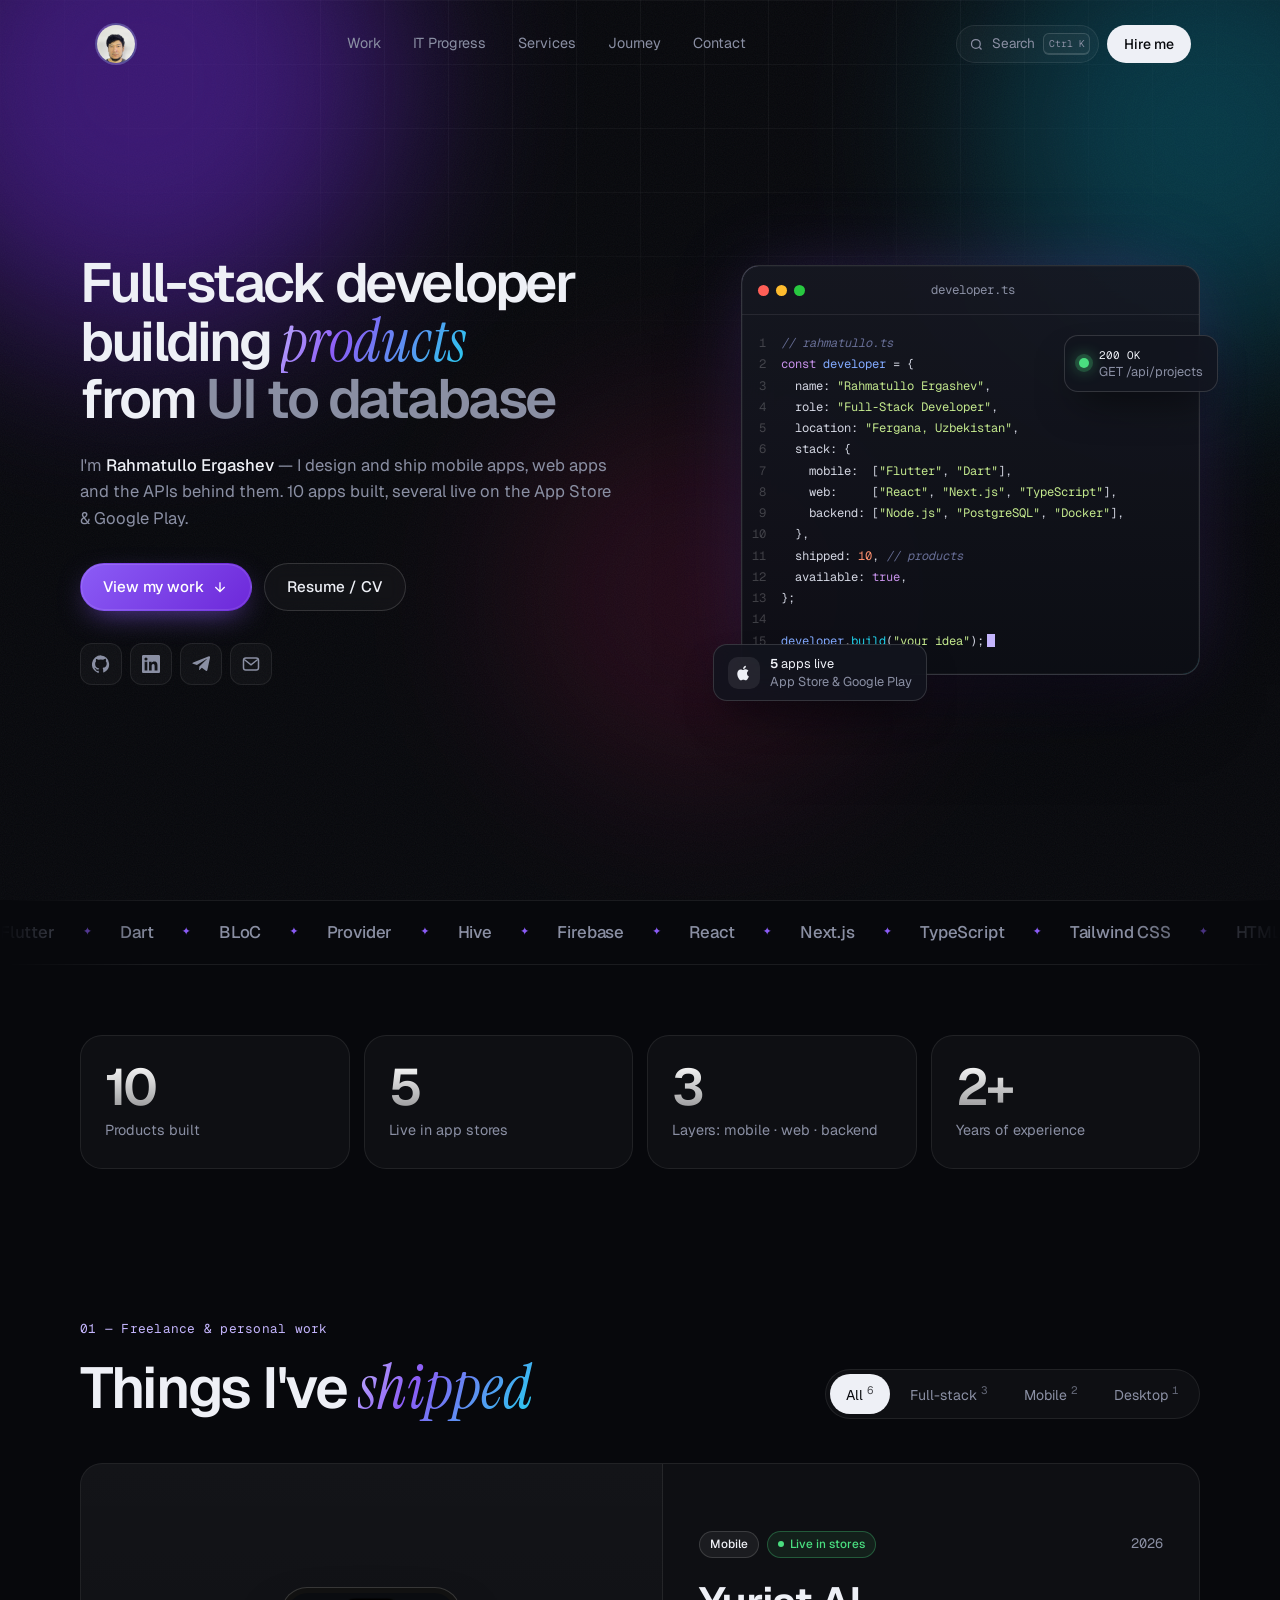
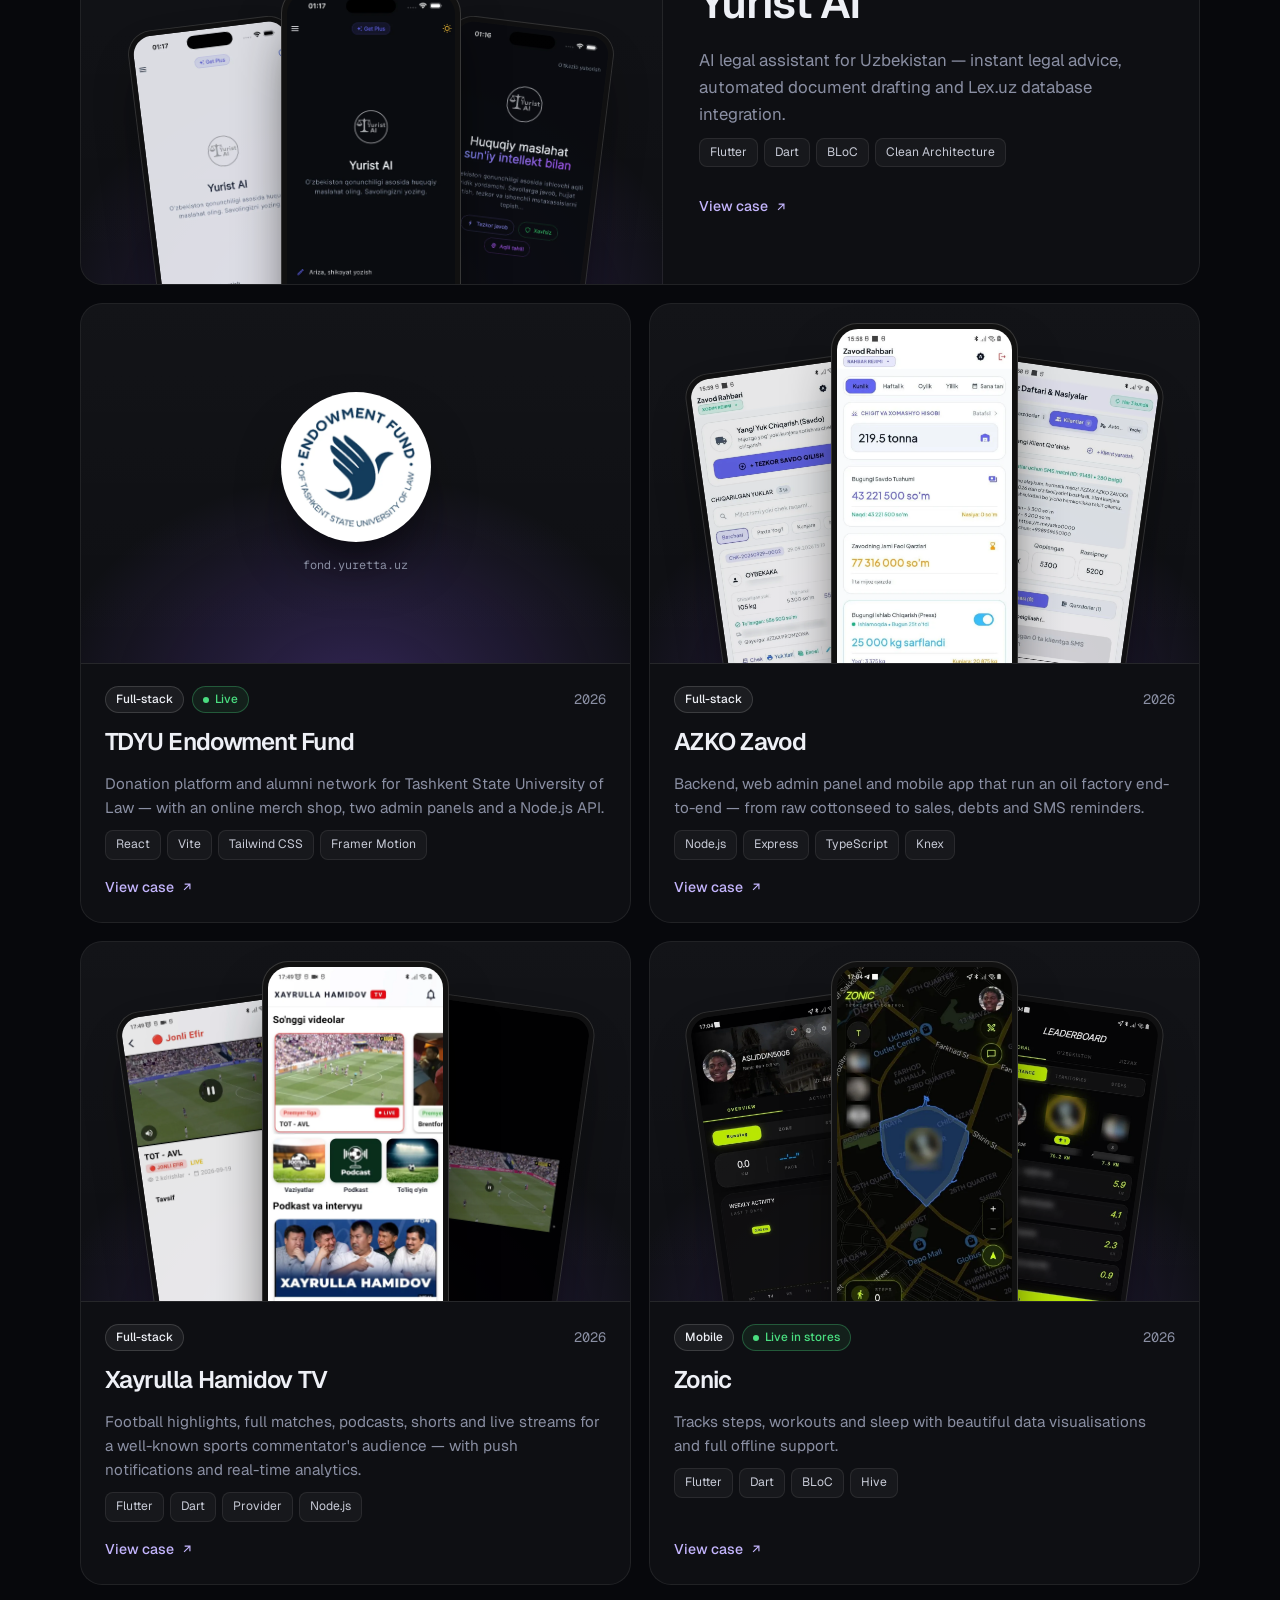
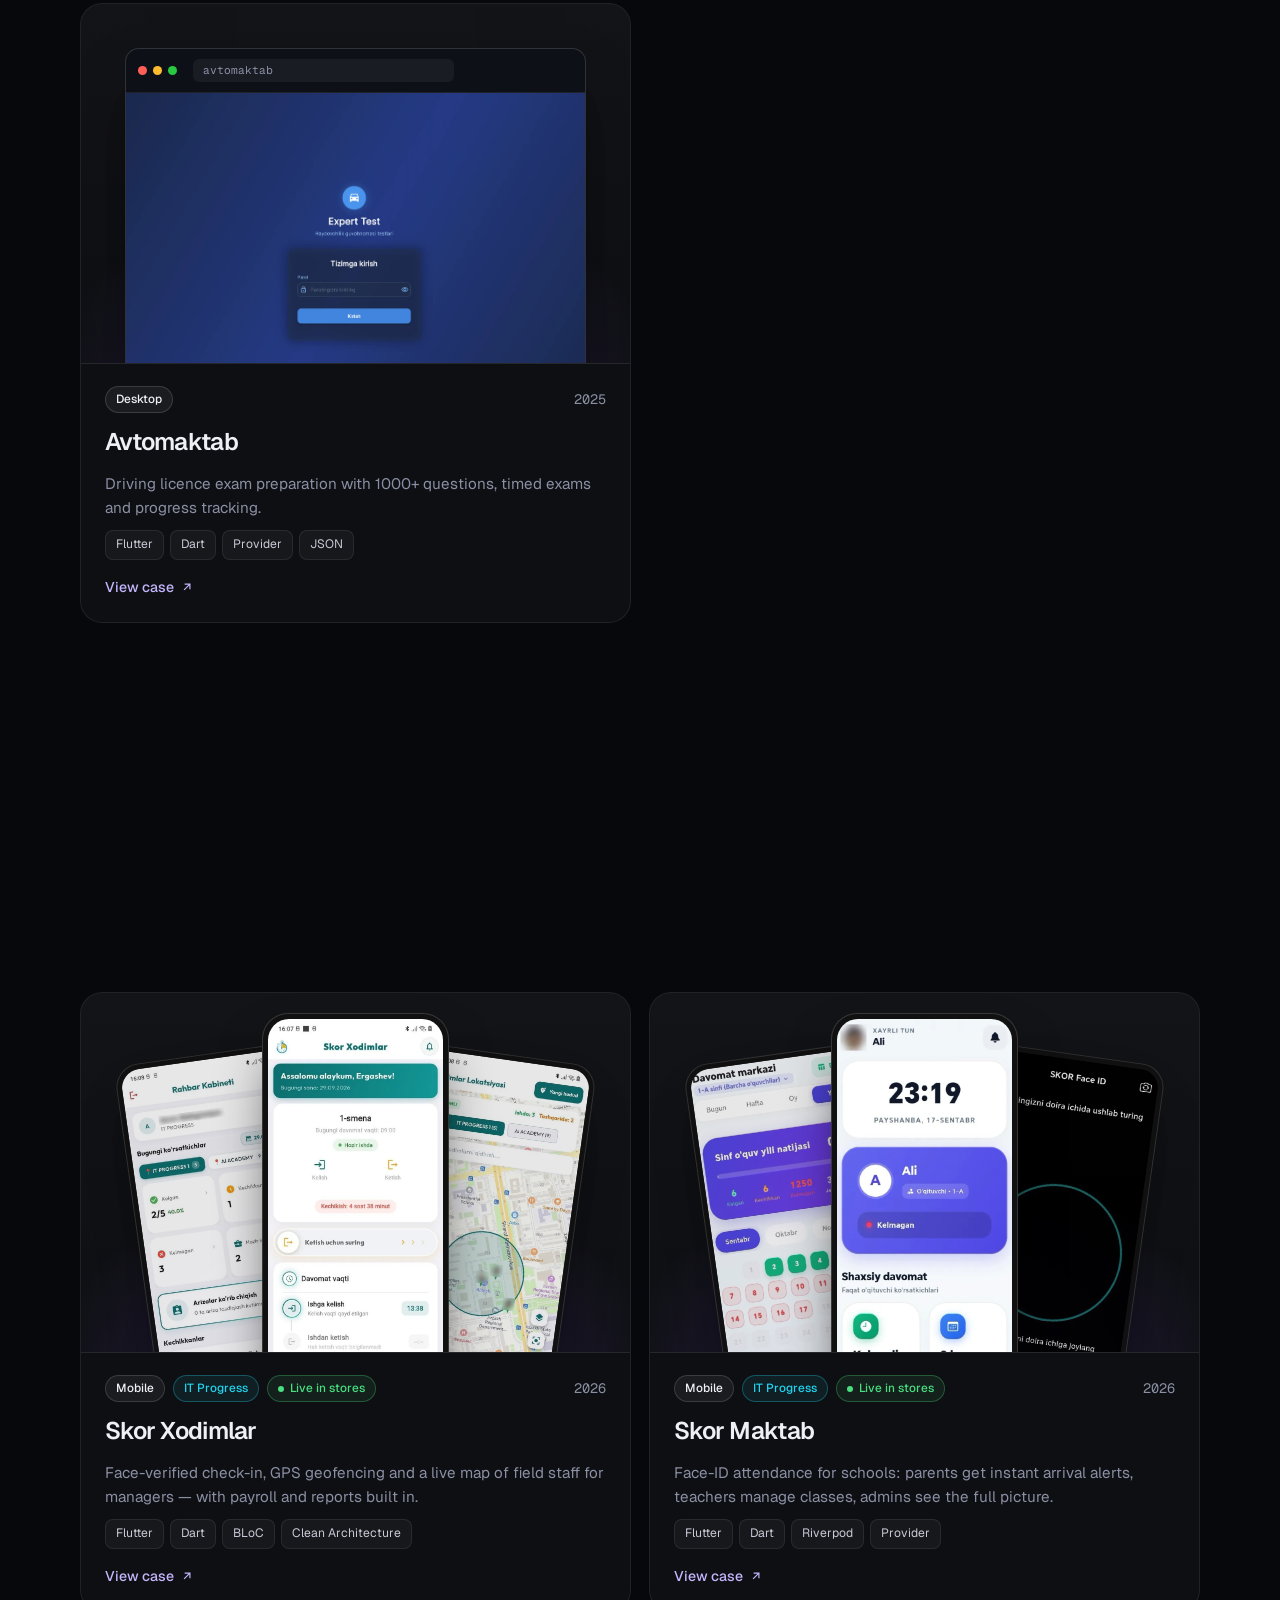
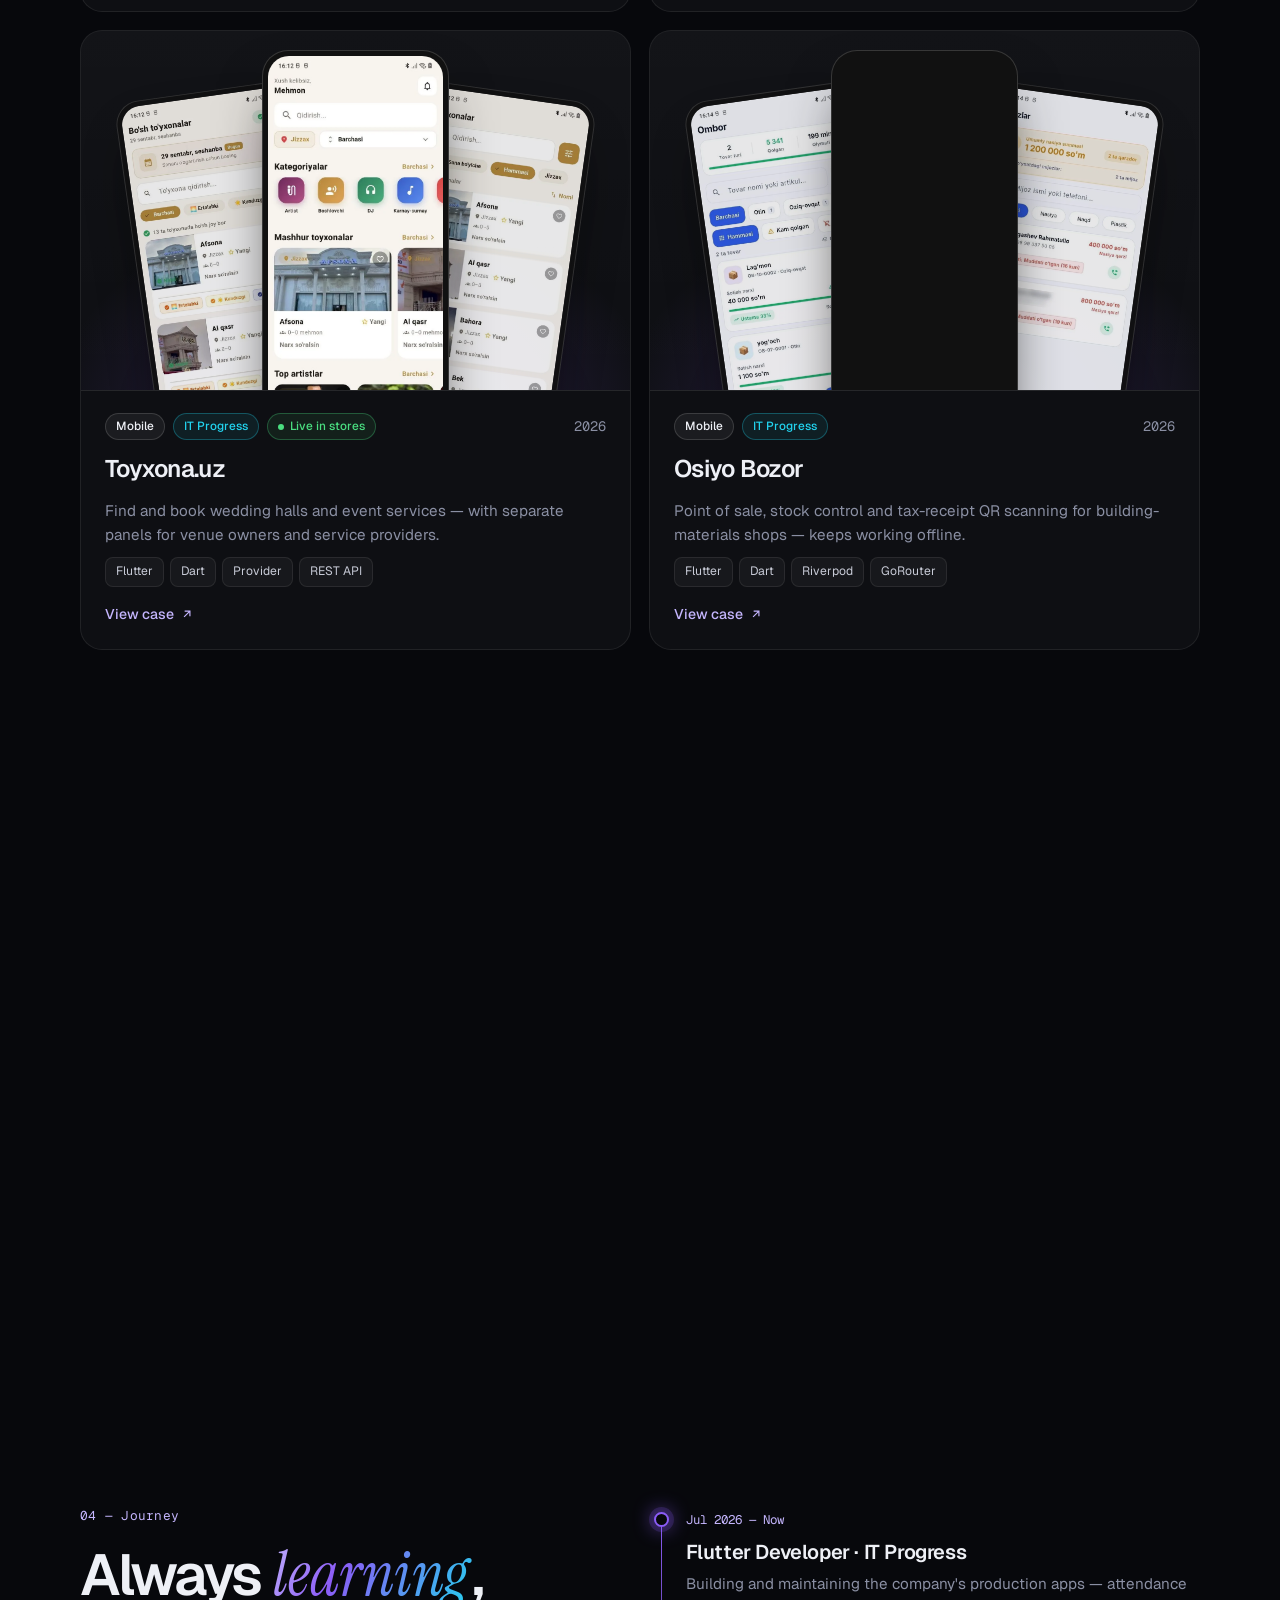
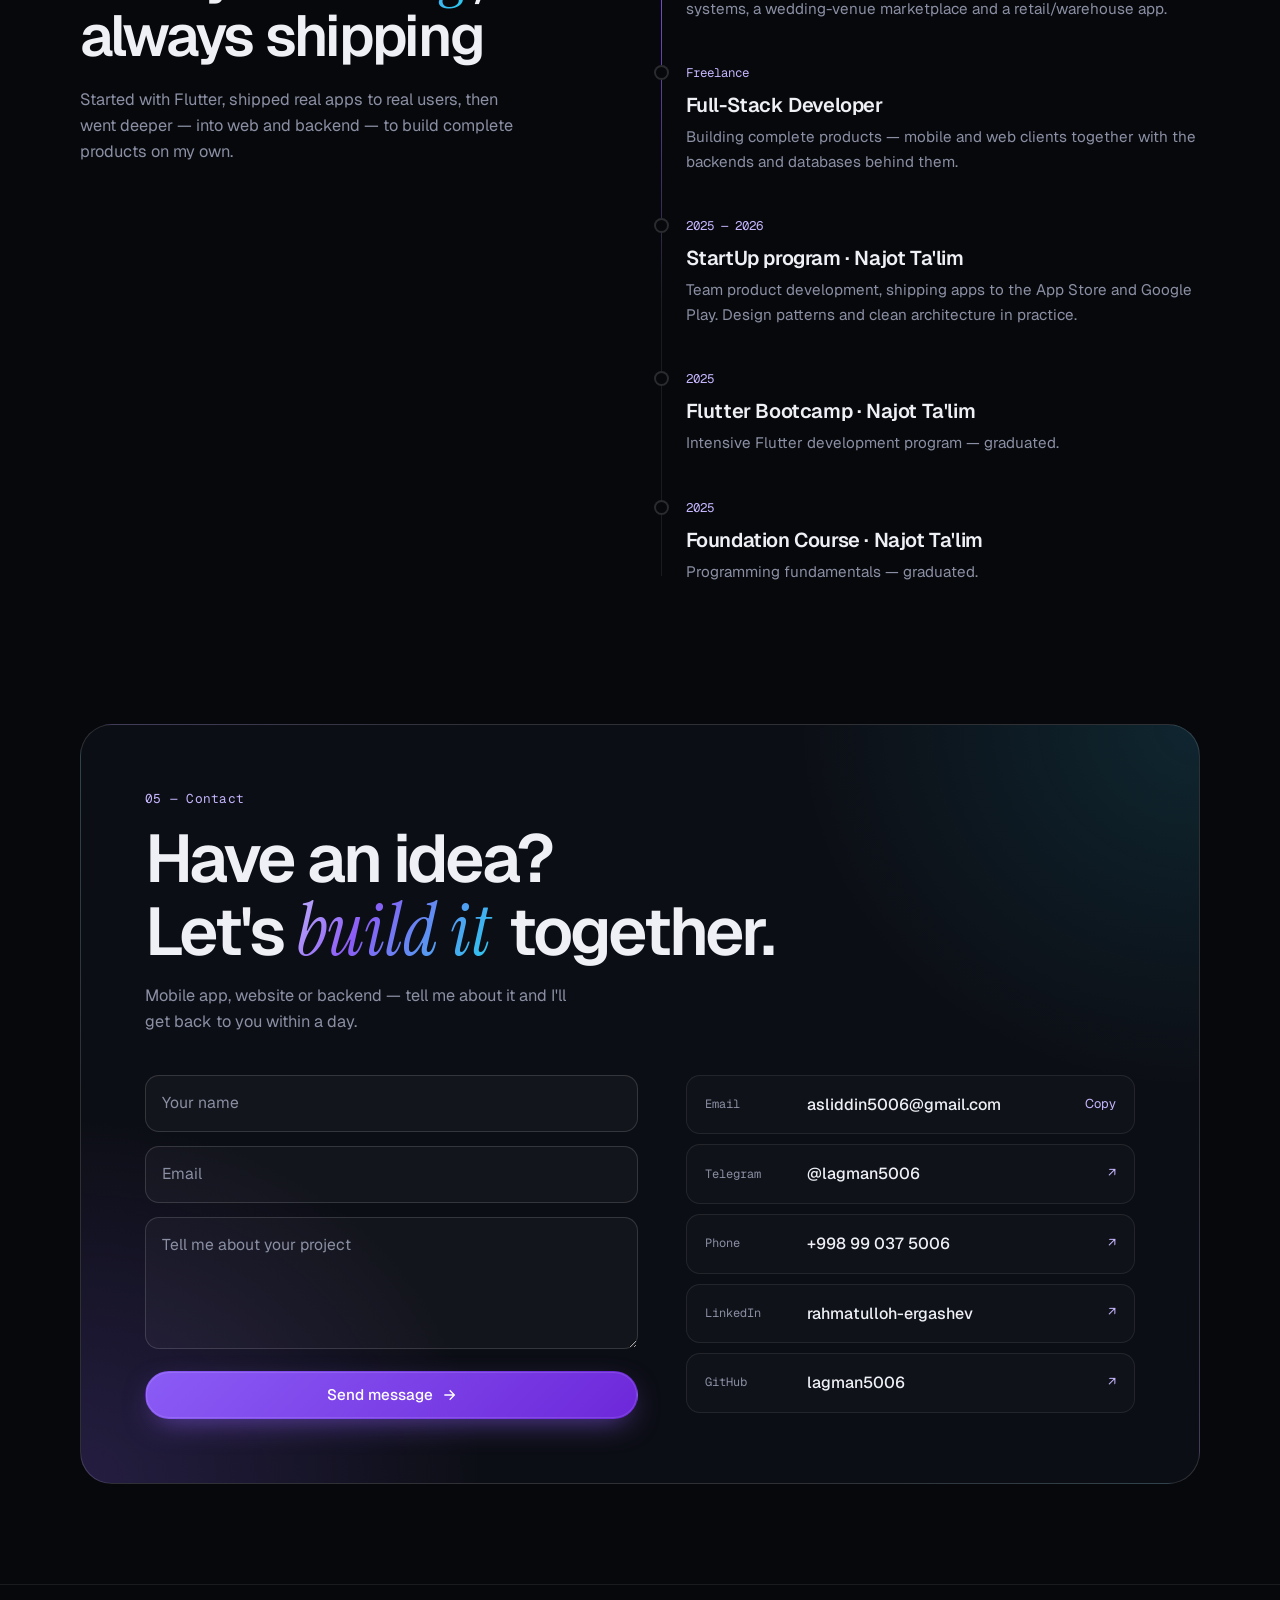
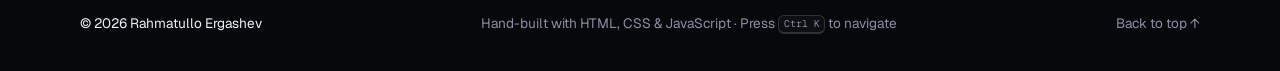
==== commit aed3356d: "feat: responsive layout for phones, tablets and large screens - Mobile menu (≤820px) with close on l" ====
--- a/index.html
+++ b/index.html
@@ -2,7 +2,7 @@
 <html lang="en">
 <head>
   <meta charset="UTF-8">
-  <meta name="viewport" content="width=device-width, initial-scale=1.0">
+  <meta name="viewport" content="width=device-width, initial-scale=1.0, viewport-fit=cover">
   <title>Rahmatullo Ergashev — Full-Stack Developer</title>
   <meta name="description" content="Rahmatullo Ergashev — full-stack developer from Fergana, Uzbekistan. Mobile apps, web apps and backends built end-to-end.">
   <meta name="theme-color" content="#07080c">
@@ -14,9 +14,9 @@
   <link rel="preconnect" href="https://fonts.googleapis.com">
   <link rel="preconnect" href="https://fonts.gstatic.com" crossorigin>
   <link href="https://fonts.googleapis.com/css2?family=Geist:wght@300..800&family=Geist+Mono:wght@400;500&family=Instrument+Serif:ital@0;1&display=swap" rel="stylesheet">
-  <link rel="stylesheet" href="styles.css?v=15">
-  <script src="js/data.js?v=15" defer></script>
-  <script src="js/main.js?v=15" defer></script>
+  <link rel="stylesheet" href="styles.css?v=16">
+  <script src="js/data.js?v=16" defer></script>
+  <script src="js/main.js?v=16" defer></script>
 </head>
 <body>
   <div class="progress" aria-hidden="true"></div>
@@ -47,7 +47,18 @@
         <kbd data-mod-key>⌘K</kbd>
       </button>
       <a href="#contact" class="btn btn-small btn-light">Hire me</a>
-    </div>
+      <button class="menu-btn" type="button" data-menu-toggle aria-label="Open menu" aria-expanded="false" aria-controls="mobile-menu">
+        <span></span><span></span>
+      </button>
+    </div>
+    <nav class="mobile-menu" id="mobile-menu" data-mobile-menu aria-label="Mobile" hidden>
+      <a href="#work">Work</a>
+      <a href="#company">IT Progress</a>
+      <a href="#services">Services</a>
+      <a href="#journey">Journey</a>
+      <a href="#contact">Contact</a>
+      <a href="cv.html" class="mobile-menu-cv">Resume / CV ↗</a>
+    </nav>
   </header>
 
   <main>
--- a/styles.css
+++ b/styles.css
@@ -24,6 +24,9 @@
   --mono: "Geist Mono", ui-monospace, SFMono-Regular, Menlo, monospace;
   --serif: "Instrument Serif", Georgia, serif;
   --gutter: clamp(16px, 4vw, 40px);
+  --container: 1200px;
+  --safe-l: env(safe-area-inset-left, 0px);
+  --safe-r: env(safe-area-inset-right, 0px);
   color-scheme: dark;
 }
 
@@ -43,7 +46,7 @@
   background: var(--bg);
   color: var(--text);
   font-family: var(--font);
-  font-size: 16px;
+  font-size: 1rem;
   line-height: 1.6;
   -webkit-font-smoothing: antialiased;
   overflow-x: hidden;
@@ -68,7 +71,10 @@
   background: var(--surface);
 }
 
-.container { width: min(1200px, 100%); margin-inline: auto; padding-inline: var(--gutter); }
+.container {
+  width: min(var(--container), 100%); margin-inline: auto;
+  padding-inline: calc(var(--gutter) + var(--safe-l)) calc(var(--gutter) + var(--safe-r));
+}
 .muted { color: var(--muted); }
 .mono { font-family: var(--mono); font-size: 0.85em; }
 .serif {
@@ -149,9 +155,9 @@
 
 /* ---------- Navigation ---------- */
 .nav {
-  position: fixed; top: 14px; left: 50%; z-index: 50;
+  position: fixed; top: max(14px, env(safe-area-inset-top)); left: 50%; z-index: 50;
   transform: translateX(-50%);
-  width: min(1120px, calc(100% - 24px));
+  width: min(calc(var(--container) - 80px), calc(100% - 24px - var(--safe-l) - var(--safe-r)));
   display: flex; align-items: center; justify-content: space-between; gap: 1rem;
   padding: 8px 8px 8px 14px;
   border: 1px solid transparent; border-radius: 999px;
@@ -190,6 +196,33 @@
   color: var(--muted); font-size: 0.85rem; transition: border-color 0.2s, color 0.2s;
 }
 .kbd-btn:hover { border-color: var(--border-2); color: var(--text); }
+
+/* Mobil menyu — faqat ≤ 820px da ko'rinadi */
+.menu-btn {
+  display: none; place-items: center; align-content: center; gap: 5px;
+  width: 38px; height: 38px; border-radius: 50%; padding: 0;
+  border: 1px solid var(--border); background: var(--surface);
+}
+.menu-btn span { display: block; width: 16px; height: 1.5px; border-radius: 2px; background: currentColor; transition: transform 0.3s var(--ease); }
+.menu-btn[aria-expanded="true"] span:first-child { transform: translateY(3.25px) rotate(45deg); }
+.menu-btn[aria-expanded="true"] span:last-child { transform: translateY(-3.25px) rotate(-45deg); }
+.nav.menu-open {
+  background: rgb(12 14 21 / 0.92); border-color: var(--border);
+  backdrop-filter: blur(16px) saturate(160%); -webkit-backdrop-filter: blur(16px) saturate(160%);
+}
+.mobile-menu {
+  position: absolute; top: calc(100% + 8px); left: 0; right: 0;
+  display: grid; gap: 2px; padding: 8px; border-radius: 22px;
+  border: 1px solid var(--border-2); background: rgb(12 14 21 / 0.96);
+  backdrop-filter: blur(20px); -webkit-backdrop-filter: blur(20px);
+  box-shadow: 0 30px 60px -20px rgb(0 0 0 / 0.9);
+  animation: menu-in 0.3s var(--ease);
+}
+.mobile-menu[hidden] { display: none; }
+.mobile-menu a { padding: 14px 16px; border-radius: 14px; font-size: 1.05rem; font-weight: 500; }
+.mobile-menu a:active, .mobile-menu a:hover { background: var(--surface-2); }
+.mobile-menu .mobile-menu-cv { margin-top: 4px; border-top: 1px solid var(--border); border-radius: 0 0 14px 14px; color: var(--accent-soft); }
+@keyframes menu-in { from { opacity: 0; transform: translateY(-8px) scale(0.98); } }
 
 /* ---------- Reveal ---------- */
 .reveal {
@@ -362,8 +395,11 @@
 .filters {
   display: inline-flex; gap: 4px; padding: 4px; border-radius: 999px;
   border: 1px solid var(--border); background: var(--surface);
-}
+  max-width: 100%; overflow-x: auto; scrollbar-width: none; -webkit-overflow-scrolling: touch;
+}
+.filters::-webkit-scrollbar { display: none; }
 .chip {
+  flex: none; white-space: nowrap;
   border: 0; background: transparent; padding: 8px 16px; border-radius: 999px;
   font-size: 0.88rem; color: var(--muted); transition: color 0.2s, background 0.25s;
 }
@@ -380,10 +416,10 @@
 }
 .card.in { opacity: 1; transform: none; filter: none; }
 .card:hover { border-color: var(--border-2); }
-.card.in:hover { transform: translateY(-4px); }
+@media (hover: hover) { .card.in:hover { transform: translateY(-4px); } }
 .card-link { position: absolute; inset: 0; z-index: 3; border-radius: inherit; }
 .card-media {
-  position: relative; height: 320px; overflow: hidden;
+  position: relative; height: clamp(260px, 30vw, 360px); overflow: hidden;
   background:
     radial-gradient(80% 90% at 50% 110%, rgb(139 92 246 / 0.28), transparent 70%),
     linear-gradient(180deg, rgb(255 255 255 / 0.02), transparent);
@@ -709,7 +745,7 @@
 
 /* ---------- Toast ---------- */
 .toast {
-  position: fixed; left: 50%; bottom: 24px; z-index: 200;
+  position: fixed; left: 50%; bottom: max(24px, calc(env(safe-area-inset-bottom) + 12px)); z-index: 200;
   transform: translate(-50%, 20px); opacity: 0; pointer-events: none;
   padding: 10px 18px; border-radius: 999px; font-size: 0.9rem;
   background: var(--text); color: var(--bg); font-weight: 500;
@@ -718,9 +754,27 @@
 .toast.show { opacity: 1; transform: translate(-50%, 0); }
 
 /* ---------- Responsive ---------- */
+/* Katta ekranlar: kengroq konteyner, biroz kattaroq shrift */
+@media (min-width: 1600px) {
+  :root { --container: 1360px; }
+  html { font-size: 17px; }
+  .card--wide .card-media { min-height: 480px; }
+}
+@media (min-width: 2200px) {
+  :root { --container: 1560px; }
+  html { font-size: 19px; }
+  .card-media { height: 420px; }
+  .card--wide .card-media { min-height: 560px; }
+  .phone { max-width: 230px; }
+  .card--wide .phone { max-width: 280px; }
+}
+
+/* Planshet va undan kichik */
 @media (max-width: 1024px) {
+  .hero { min-height: auto; padding-bottom: 100px; }
   .hero-grid { grid-template-columns: 1fr; }
-  .hero-visual { max-width: 620px; }
+  .hero-visual { width: 100%; max-width: 620px; margin-inline: auto; }
+  .hero-title { font-size: clamp(2.2rem, 6.5vw, 3.6rem); }
   .stats { grid-template-columns: repeat(2, 1fr); }
   .services { grid-template-columns: 1fr; }
   .service-flow { top: auto; bottom: -19px; left: 52px; right: auto; width: 2px; height: 20px; }
@@ -732,7 +786,8 @@
 
 @media (max-width: 820px) {
   .nav-links { display: none; }
-  .projects { grid-template-columns: 1fr; }
+  .menu-btn { display: grid; }
+  .section-head { align-items: flex-start; }
   .card--wide { flex-direction: column; }
   .card--wide .card-media { flex: none; min-height: 0; height: 340px; border-right: 0; border-bottom: 1px solid var(--border); }
   .card--wide .card-body { padding: 22px 24px 24px; }
@@ -744,8 +799,33 @@
   .float-card--b { right: 8px; top: -18px; }
 }
 
+@media (max-width: 600px) {
+  .projects { grid-template-columns: 1fr; }
+}
+
+/* Telefonlar */
 @media (max-width: 520px) {
+  .nav { padding-left: 8px; }
+  .nav-actions .btn-small { padding: 0 0.85rem; }
   .kbd-btn-label, .kbd-btn kbd { display: none; }
+  .section-head { margin-bottom: 2rem; gap: 1.25rem; }
+  .card-body { padding: 20px 18px 22px; }
+  .card--wide .card-body { padding: 20px 18px 22px; }
+  .card-title { font-size: 1.35rem; }
+  .code { font-size: 0.7rem; }
+  .ln { width: 2.4em; padding-right: 0.9em; }
+  .company-strip { padding: 14px 16px; }
+  /* Loyiha oynasi — pastdan chiquvchi to'liq panel */
+  .project-dialog, .project-dialog:has(.pd-media[hidden]) {
+    width: 100%; max-width: 100%; max-height: 94dvh; margin: auto 0 0;
+    border-radius: 24px 24px 0 0; border-bottom: 0;
+  }
+  .pd { max-height: 94dvh; padding-bottom: env(safe-area-inset-bottom); }
+  .pd-media { height: 56dvh; }
+  .pd-slide { padding: 28px 20px 48px; }
+  .pd-nav { display: none; }
+  .project-dialog[open] { animation: sheet-in 0.45s var(--ease); }
+  @keyframes sheet-in { from { transform: translateY(40px); opacity: 0; } }
   .kbd-btn { width: 38px; padding: 0; justify-content: center; }
   .hero { padding-top: 100px; }
   .hero-cta .btn { flex: 1; }
@@ -758,6 +838,21 @@
   .footer-inner > .muted:nth-child(2) { display: none; }
 }
 
+/* Juda tor ekranlar (320–360px) */
+@media (max-width: 360px) {
+  .hero-title { font-size: 2rem; }
+  .stats { grid-template-columns: 1fr 1fr; }
+  .stat-num { font-size: 2rem; }
+  .contact-link { grid-template-columns: 1fr auto; }
+  .contact-link-label { grid-column: 1 / -1; }
+}
+
+/* Past balandlikdagi landshaft telefonlar */
+@media (max-height: 500px) and (orientation: landscape) {
+  .hero { min-height: auto; padding-block: 100px 60px; }
+  .pd-media { height: 80dvh; }
+}
+
 @media (prefers-reduced-motion: reduce) {
   *, *::before, *::after { animation-duration: 0.01ms !important; animation-iteration-count: 1 !important; transition-duration: 0.01ms !important; }
   html { scroll-behavior: auto; }
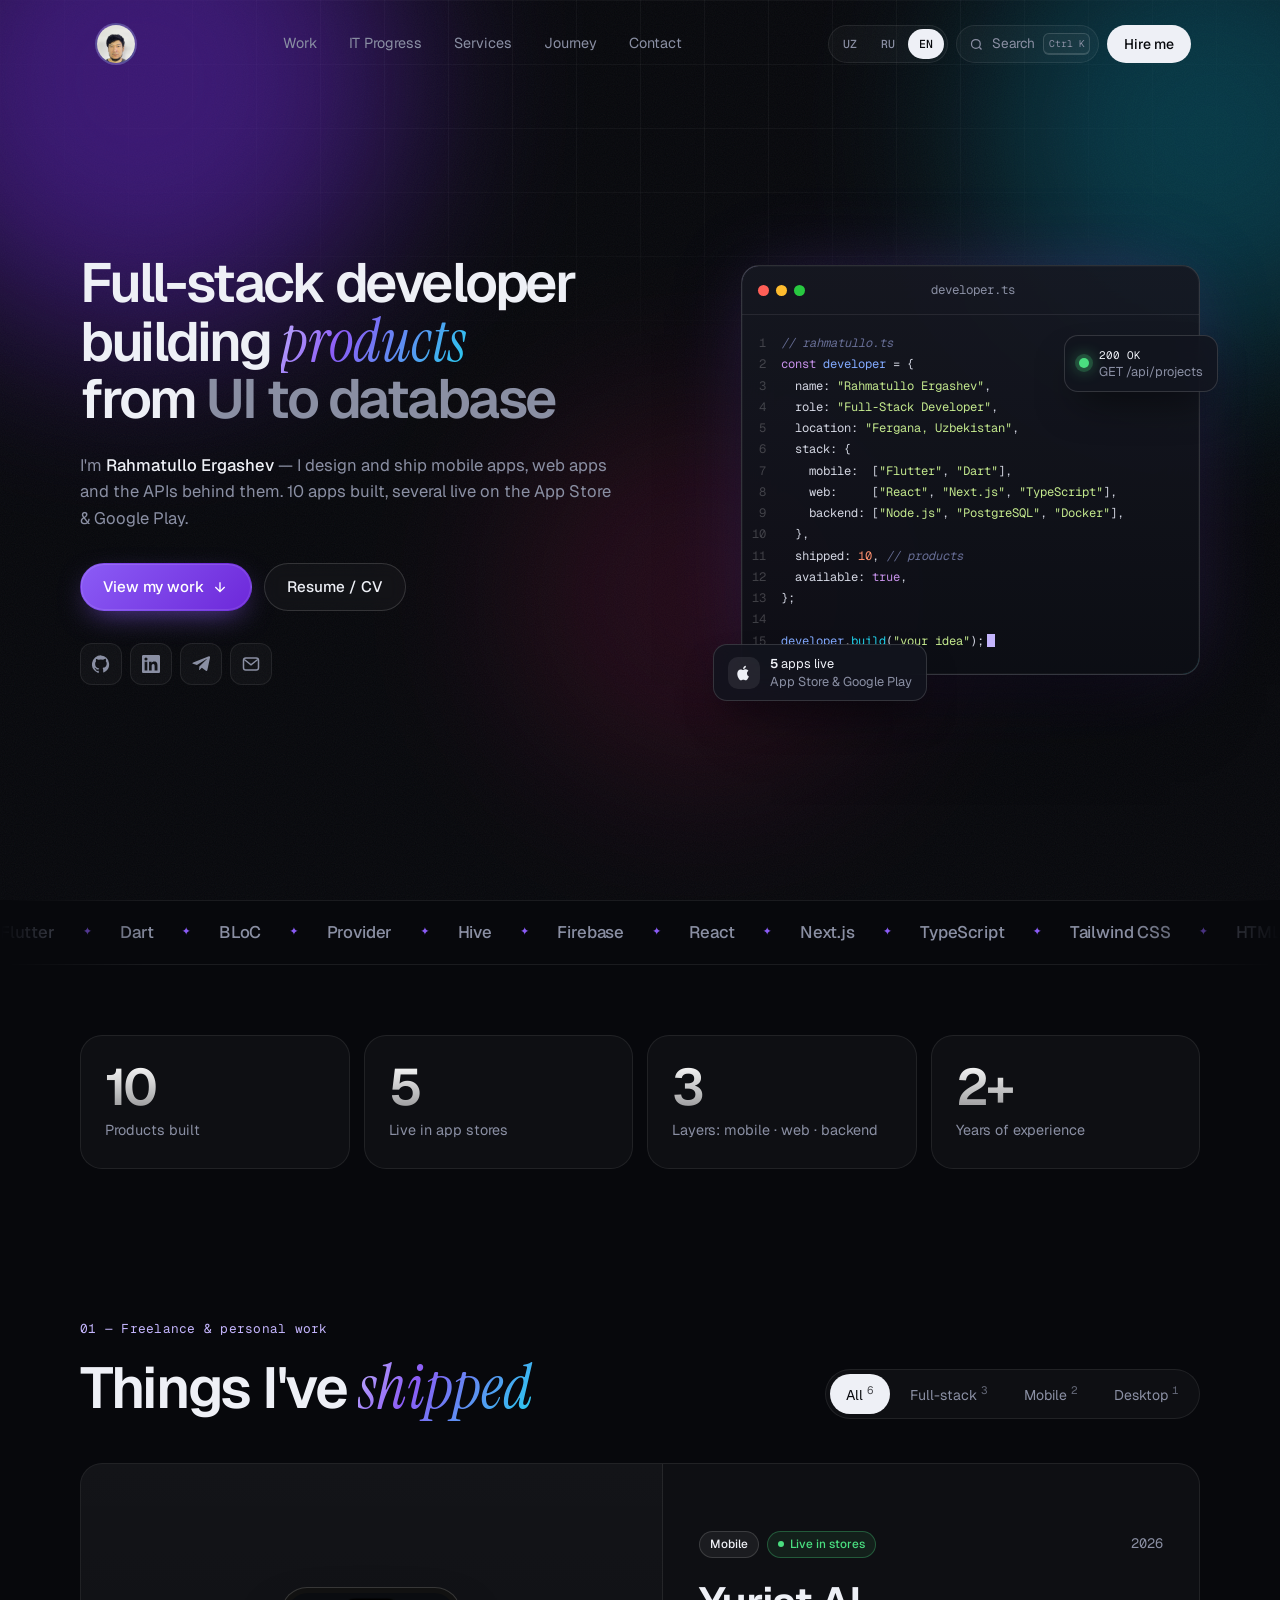
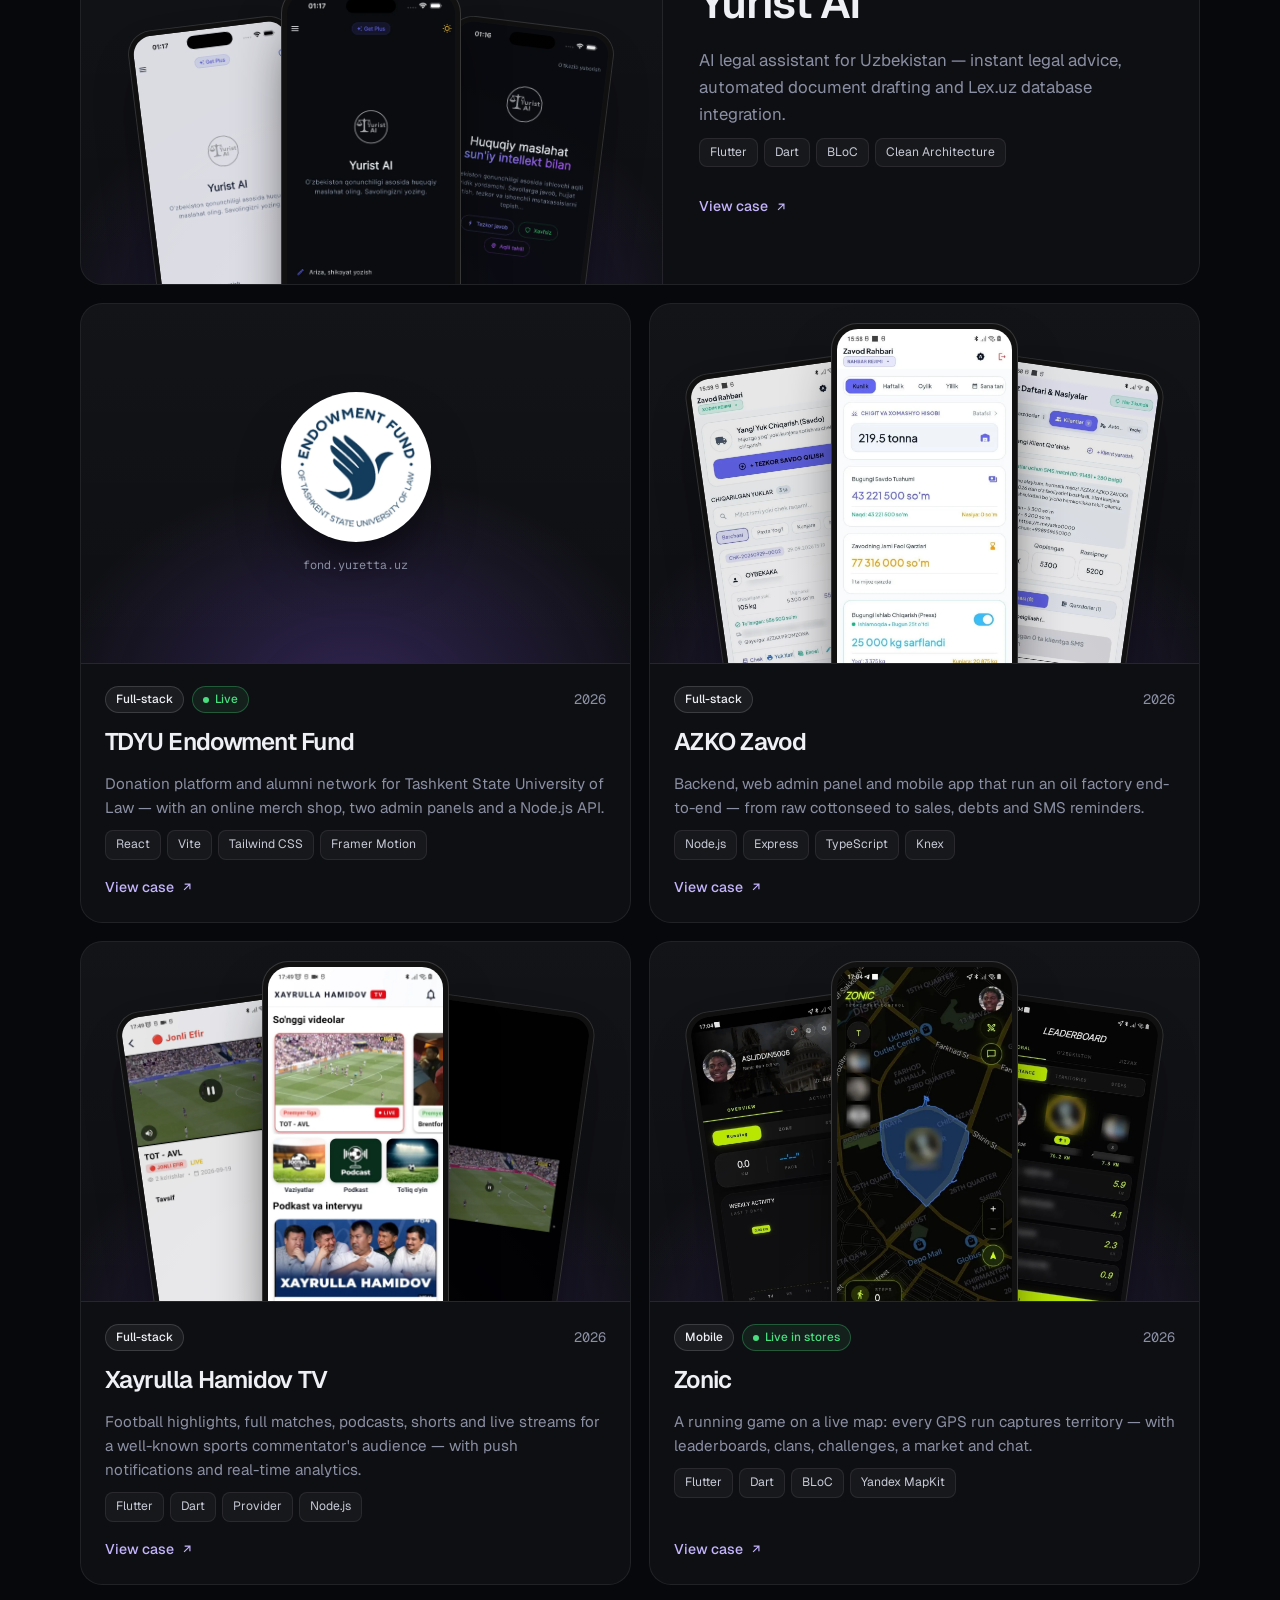
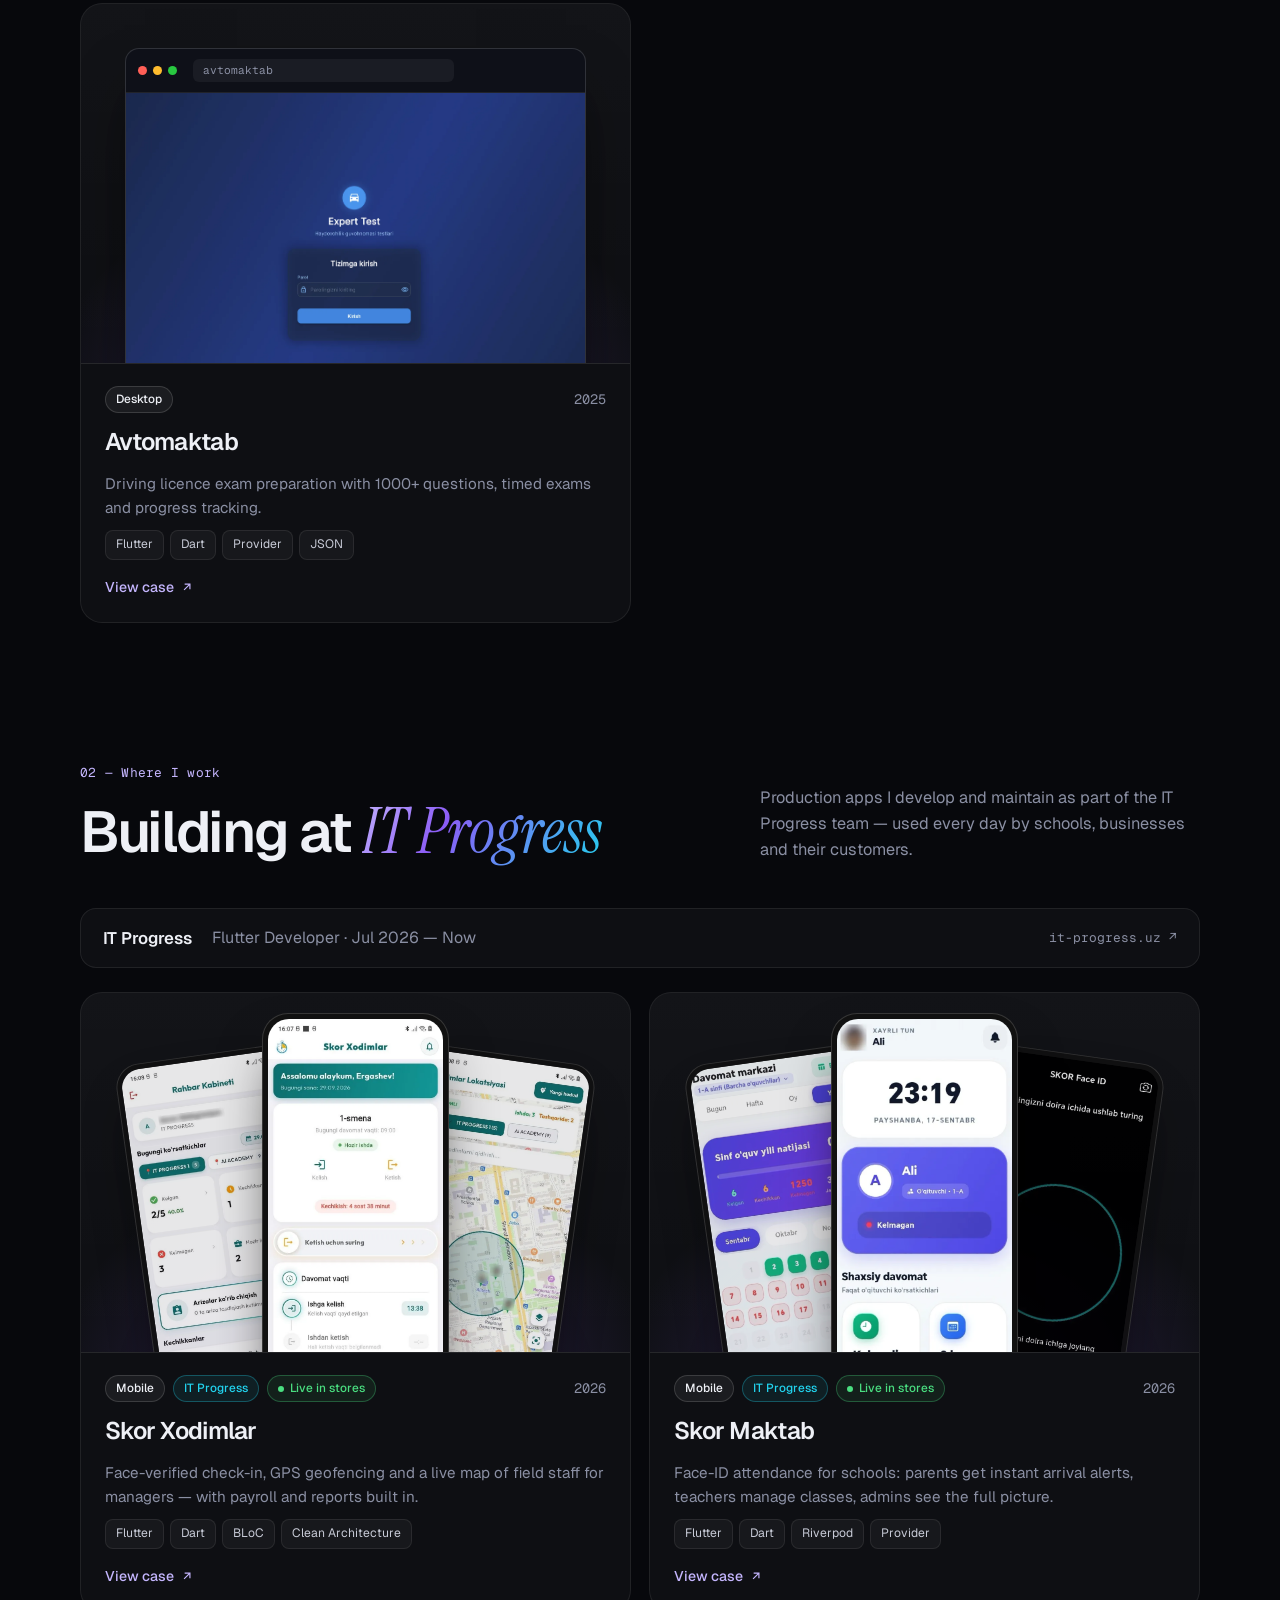
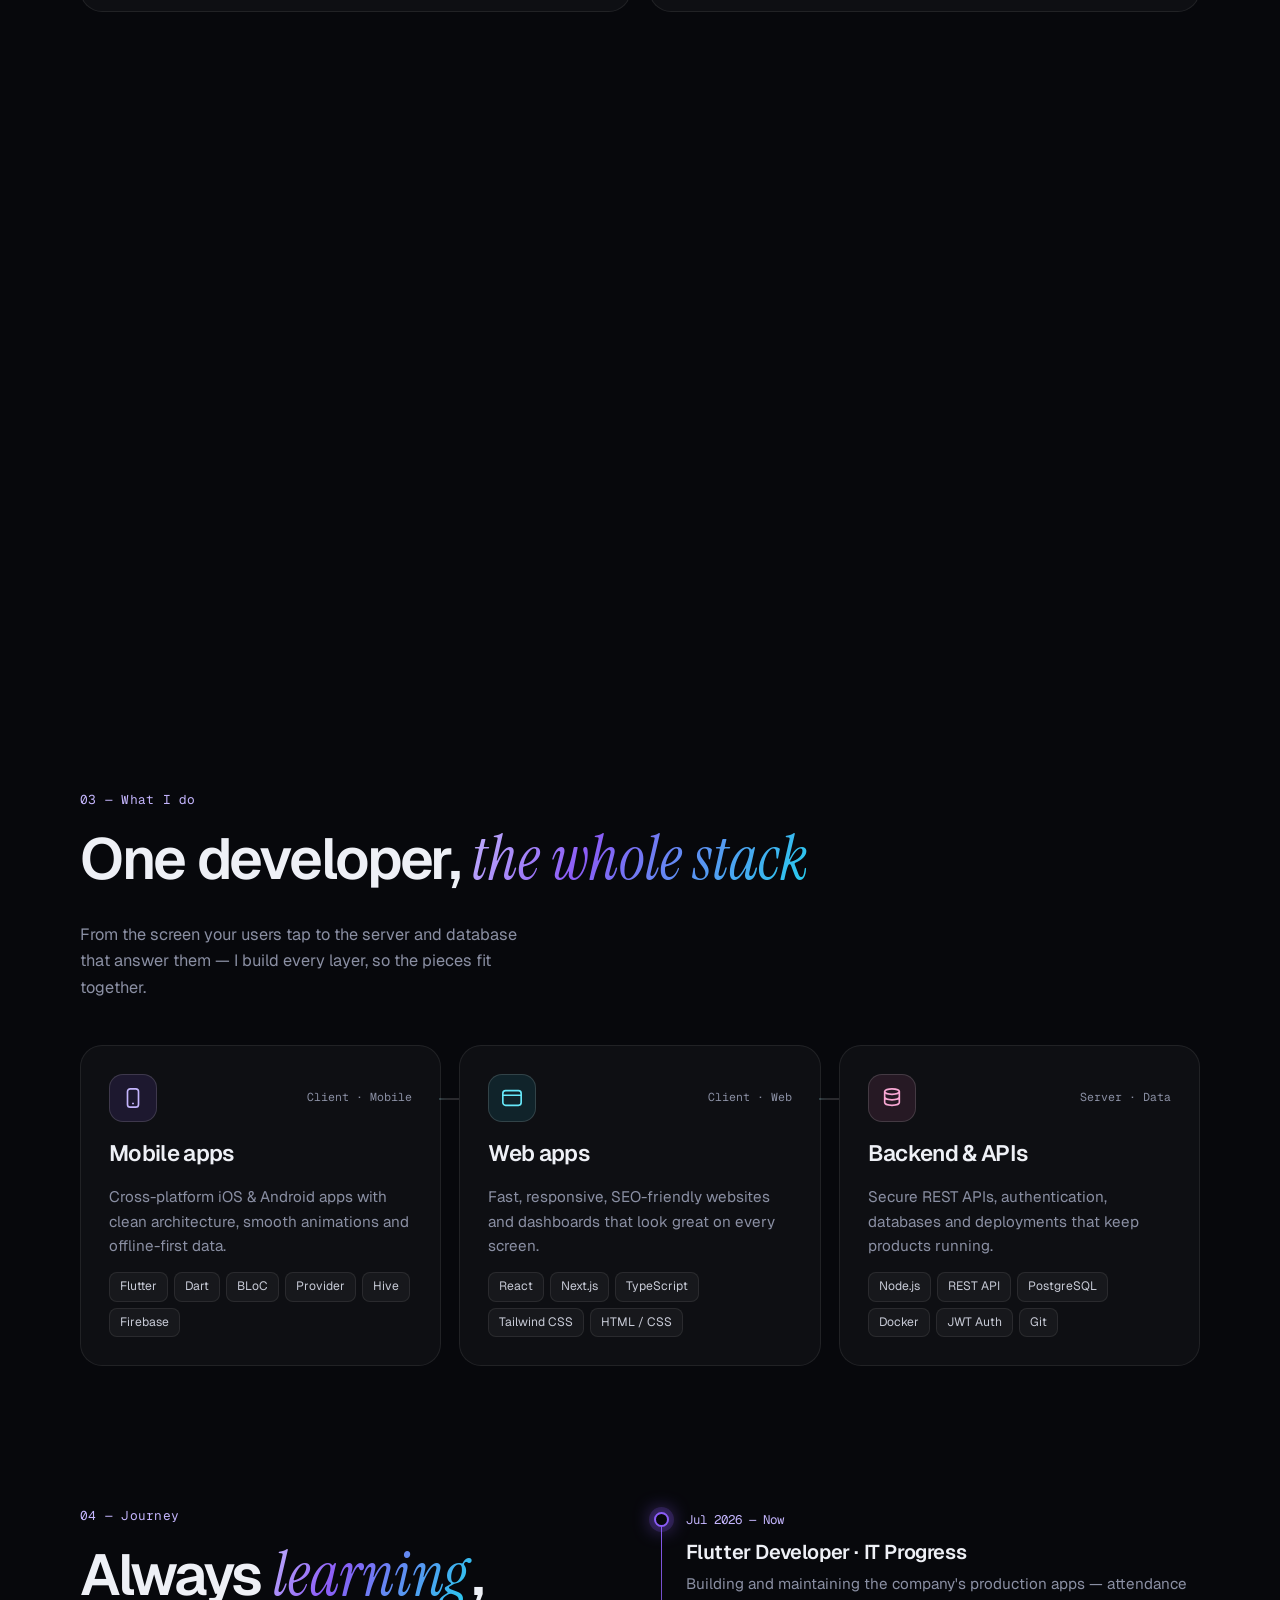
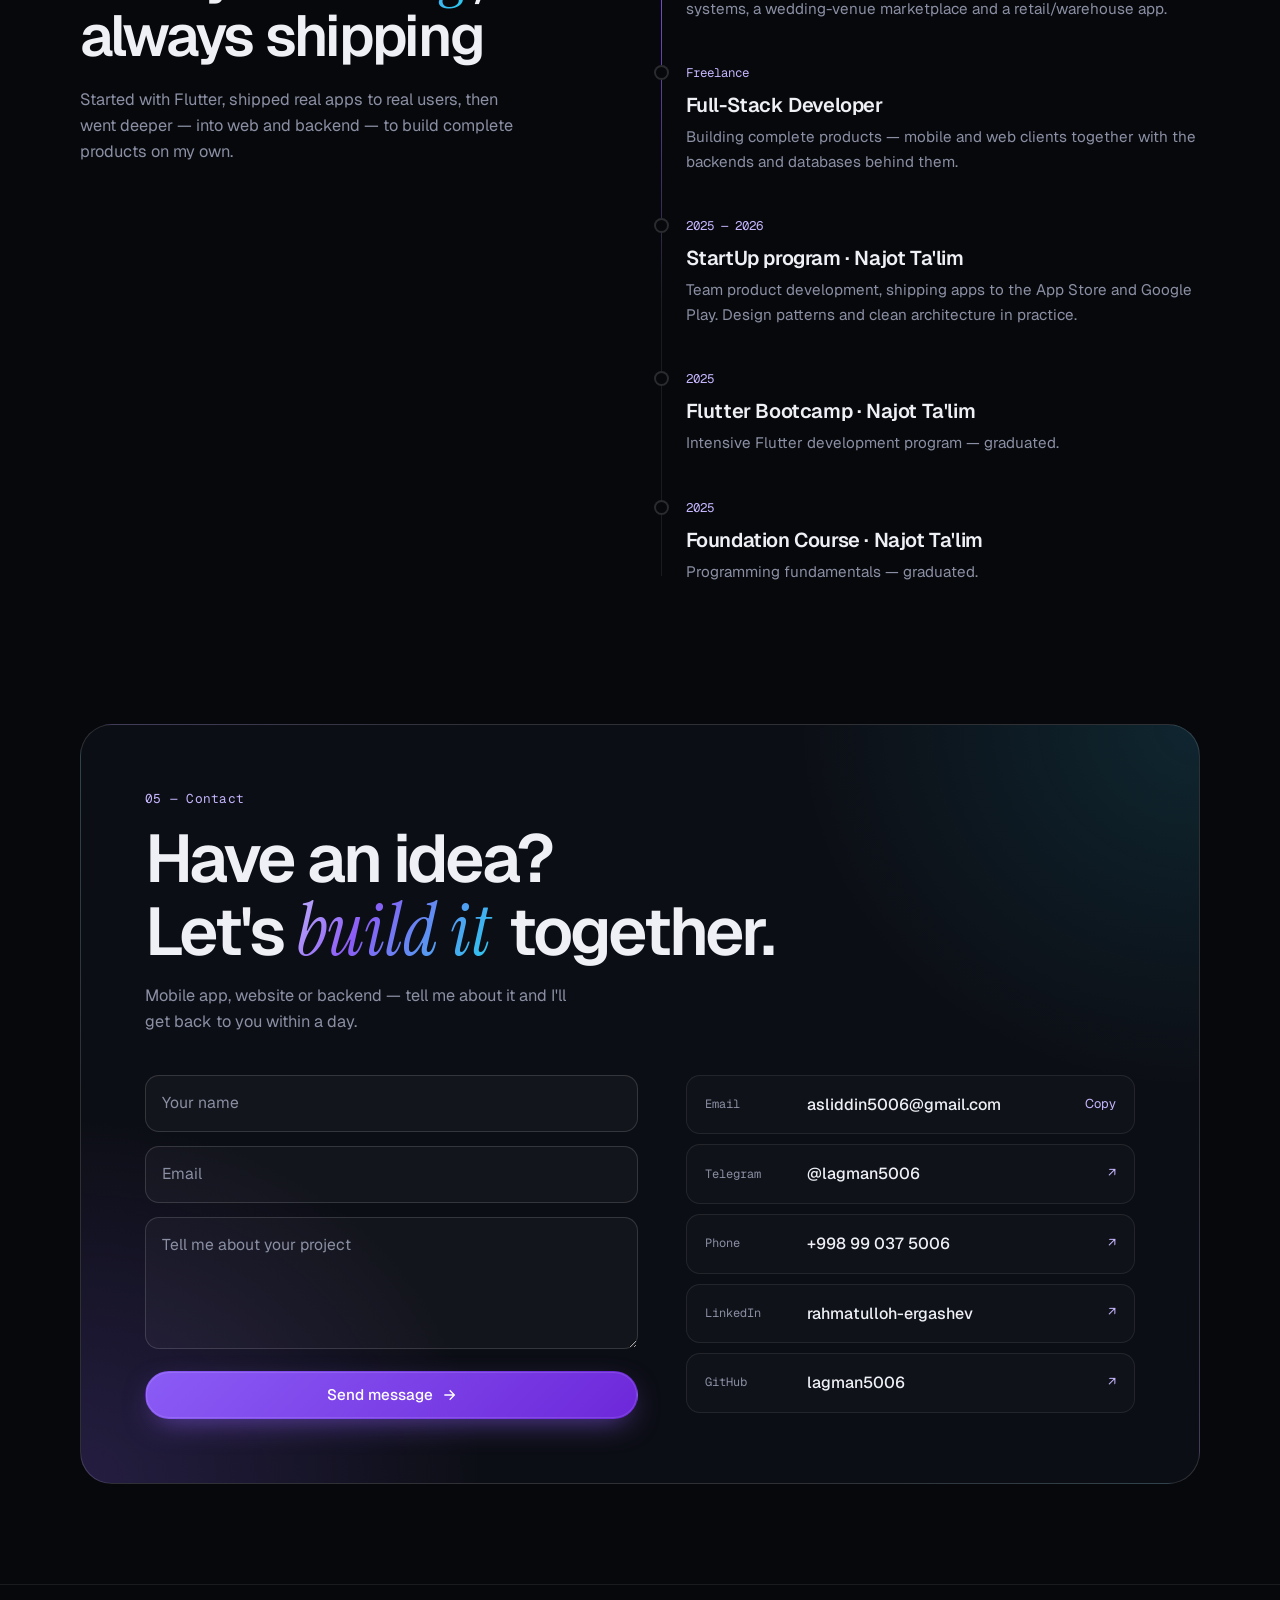
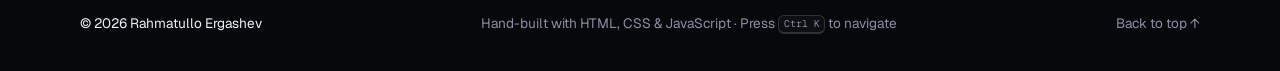
==== commit 54513997: "feat: Uzbek, Russian and English versions of site and CV - Language switcher (UZ / RU / EN) in nav, " ====
--- a/index.html
+++ b/index.html
@@ -14,9 +14,19 @@
   <link rel="preconnect" href="https://fonts.googleapis.com">
   <link rel="preconnect" href="https://fonts.gstatic.com" crossorigin>
   <link href="https://fonts.googleapis.com/css2?family=Geist:wght@300..800&family=Geist+Mono:wght@400;500&family=Instrument+Serif:ital@0;1&display=swap" rel="stylesheet">
-  <link rel="stylesheet" href="styles.css?v=16">
-  <script src="js/data.js?v=16" defer></script>
-  <script src="js/main.js?v=16" defer></script>
+  <link rel="stylesheet" href="styles.css?v=17">
+  <script>
+    // Til: ?lang= → saqlangan tanlov → brauzer tili → en (sahifa chizilishidan oldin)
+    (function () {
+      var ok = ["en", "uz", "ru"], q = new URLSearchParams(location.search).get("lang"), s = null;
+      try { s = localStorage.getItem("lang"); } catch (e) {}
+      var b = (navigator.language || "en").slice(0, 2);
+      document.documentElement.lang = ok.indexOf(q) > -1 ? q : ok.indexOf(s) > -1 ? s : ok.indexOf(b) > -1 ? b : "en";
+    })();
+  </script>
+  <script src="js/data.js?v=17" defer></script>
+  <script src="js/i18n.js?v=17" defer></script>
+  <script src="js/main.js?v=17" defer></script>
 </head>
 <body>
   <div class="progress" aria-hidden="true"></div>
@@ -34,30 +44,32 @@
       <img class="nav-logo-mark" src="images/avatar.jpg?v=3" width="42" height="42" alt="Rahmatullo Ergashev" style="width:42px;height:42px;border-radius:50%;object-fit:cover;object-position:center 32%;display:block;">
     </a>
     <nav class="nav-links" aria-label="Main">
-      <a href="#work">Work</a>
-      <a href="#company">IT Progress</a>
-      <a href="#services">Services</a>
-      <a href="#journey">Journey</a>
-      <a href="#contact">Contact</a>
+      <a href="#work" data-i18n="nav.work">Work</a>
+      <a href="#company" data-i18n="nav.company">IT Progress</a>
+      <a href="#services" data-i18n="nav.services">Services</a>
+      <a href="#journey" data-i18n="nav.journey">Journey</a>
+      <a href="#contact" data-i18n="nav.contact">Contact</a>
     </nav>
     <div class="nav-actions">
+      <div class="lang-switch lang-switch--nav" data-lang-switch role="group" aria-label="Language"></div>
       <button class="kbd-btn" type="button" data-open-cmdk aria-label="Open command menu">
         <svg viewBox="0 0 24 24" width="15" height="15" fill="none" stroke="currentColor" stroke-width="2"><circle cx="11" cy="11" r="7"/><path d="m20 20-3.5-3.5"/></svg>
-        <span class="kbd-btn-label">Search</span>
+        <span class="kbd-btn-label" data-i18n="nav.search">Search</span>
         <kbd data-mod-key>⌘K</kbd>
       </button>
-      <a href="#contact" class="btn btn-small btn-light">Hire me</a>
+      <a href="#contact" class="btn btn-small btn-light" data-i18n="nav.hire">Hire me</a>
       <button class="menu-btn" type="button" data-menu-toggle aria-label="Open menu" aria-expanded="false" aria-controls="mobile-menu">
         <span></span><span></span>
       </button>
     </div>
     <nav class="mobile-menu" id="mobile-menu" data-mobile-menu aria-label="Mobile" hidden>
-      <a href="#work">Work</a>
-      <a href="#company">IT Progress</a>
-      <a href="#services">Services</a>
-      <a href="#journey">Journey</a>
-      <a href="#contact">Contact</a>
-      <a href="cv.html" class="mobile-menu-cv">Resume / CV ↗</a>
+      <a href="#work" data-i18n="nav.work">Work</a>
+      <a href="#company" data-i18n="nav.company">IT Progress</a>
+      <a href="#services" data-i18n="nav.services">Services</a>
+      <a href="#journey" data-i18n="nav.journey">Journey</a>
+      <a href="#contact" data-i18n="nav.contact">Contact</a>
+      <a href="cv.html" class="mobile-menu-cv" data-i18n="nav.cv">Resume / CV ↗</a>
+      <div class="lang-switch lang-switch--menu" data-lang-switch role="group" aria-label="Language"></div>
     </nav>
   </header>
 
@@ -67,22 +79,22 @@
       <div class="container hero-grid">
         <div class="hero-copy">
           <h1 class="hero-title reveal">
-            <span class="line">Full-stack developer</span>
-            <span class="line">building <em class="serif">products</em></span>
-            <span class="line">from <span class="rotator" aria-live="polite"><span class="rotator-word" data-rotator>idea to launch</span></span></span>
+            <span class="line" data-i18n-html="hero.l1">Full-stack developer</span>
+            <span class="line" data-i18n-html="hero.l2">building <em class="serif">products</em></span>
+            <span class="line" data-i18n-html="hero.l3">from <span class="rotator" aria-live="polite"><span class="rotator-word" data-rotator>idea to launch</span></span></span>
           </h1>
 
-          <p class="hero-sub reveal">
+          <p class="hero-sub reveal" data-i18n-html="hero.sub">
             I'm <strong>Rahmatullo Ergashev</strong> — I design and ship mobile apps, web apps and the APIs behind them.
             <span data-count-shipped>7</span> apps built, several live on the App Store &amp; Google Play.
           </p>
 
           <div class="hero-cta reveal">
             <a href="#work" class="btn btn-primary">
-              View my work
+              <span data-i18n="hero.work">View my work</span>
               <svg viewBox="0 0 24 24" width="16" height="16" fill="none" stroke="currentColor" stroke-width="2"><path d="M12 5v14M5 12l7 7 7-7"/></svg>
             </a>
-            <a href="cv.html" class="btn btn-ghost">Resume / CV</a>
+            <a href="cv.html" class="btn btn-ghost" data-i18n="hero.cv">Resume / CV</a>
           </div>
 
           <ul class="hero-socials reveal" aria-label="Social links">
@@ -106,7 +118,7 @@
             <span class="float-icon">
               <svg viewBox="0 0 24 24" width="16" height="16" fill="currentColor"><path d="M16.4 12.6c0-2.7 2.2-4 2.3-4a5 5 0 0 0-3.9-2.1c-1.7-.2-3.2 1-4.1 1-.8 0-2.1-1-3.5-.9-1.8 0-3.5 1-4.4 2.7-1.9 3.3-.5 8.2 1.3 10.9.9 1.3 2 2.8 3.4 2.7 1.4-.1 1.9-.9 3.5-.9s2.1.9 3.5.9c1.5 0 2.4-1.3 3.3-2.7a11 11 0 0 0 1.5-3.1 4.7 4.7 0 0 1-2.9-4.5ZM13.8 4.5A4.6 4.6 0 0 0 14.9 1a4.7 4.7 0 0 0-3.1 1.6 4.4 4.4 0 0 0-1.1 3.3 3.9 3.9 0 0 0 3.1-1.4Z"/></svg>
             </span>
-            <div><strong data-count-stores>5</strong> apps live<br><span class="muted">App Store &amp; Google Play</span></div>
+            <div data-i18n-html="float.stores"><strong data-count-stores>5</strong> apps live<br><span class="muted">App Store &amp; Google Play</span></div>
           </div>
           <div class="float-card float-card--b">
             <span class="float-pulse"></span>
@@ -124,10 +136,10 @@
 
     <!-- ===== Stats ===== -->
     <section class="container stats">
-      <div class="stat reveal"><span class="stat-num" data-countup data-count-shipped>7</span><span class="stat-label">Products built</span></div>
-      <div class="stat reveal"><span class="stat-num" data-countup data-count-stores>5</span><span class="stat-label">Live in app stores</span></div>
-      <div class="stat reveal"><span class="stat-num"><span data-countup>3</span></span><span class="stat-label">Layers: mobile · web · backend</span></div>
-      <div class="stat reveal"><span class="stat-num"><span data-countup>2</span>+</span><span class="stat-label">Years of experience</span></div>
+      <div class="stat reveal"><span class="stat-num" data-countup data-count-shipped>7</span><span class="stat-label" data-i18n="stats.shipped">Products built</span></div>
+      <div class="stat reveal"><span class="stat-num" data-countup data-count-stores>5</span><span class="stat-label" data-i18n="stats.stores">Live in app stores</span></div>
+      <div class="stat reveal"><span class="stat-num"><span data-countup>3</span></span><span class="stat-label" data-i18n="stats.layers">Layers: mobile · web · backend</span></div>
+      <div class="stat reveal"><span class="stat-num"><span data-countup>2</span>+</span><span class="stat-label" data-i18n="stats.years">Years of experience</span></div>
     </section>
 
     <!-- ===== Work ===== -->
@@ -135,10 +147,10 @@
       <div class="container">
         <div class="section-head">
           <div>
-            <p class="eyebrow reveal">01 — Freelance &amp; personal work</p>
-            <h2 class="section-title reveal">Things I've <em class="serif">shipped</em></h2>
-          </div>
-          <div class="filters reveal" role="tablist" aria-label="Filter projects" data-filters></div>
+            <p class="eyebrow reveal" data-i18n="work.eyebrow">01 — Freelance &amp; personal work</p>
+            <h2 class="section-title reveal" data-i18n-html="work.title">Things I've <em class="serif">shipped</em></h2>
+          </div>
+          <div class="filters reveal" role="tablist" aria-label="Filter projects" data-i18n-aria="filter.label" data-filters></div>
         </div>
         <div class="projects" data-projects></div>
       </div>
@@ -149,10 +161,10 @@
       <div class="container">
         <div class="section-head">
           <div>
-            <p class="eyebrow reveal">02 — Where I work</p>
-            <h2 class="section-title reveal">Building at <em class="serif">IT Progress</em></h2>
-          </div>
-          <p class="section-lead reveal">Production apps I develop and maintain as part of the IT Progress team — used every day by schools, businesses and their customers.</p>
+            <p class="eyebrow reveal" data-i18n="company.eyebrow">02 — Where I work</p>
+            <h2 class="section-title reveal" data-i18n-html="company.title">Building at <em class="serif">IT Progress</em></h2>
+          </div>
+          <p class="section-lead reveal" data-i18n="company.lead">Production apps I develop and maintain as part of the IT Progress team — used every day by schools, businesses and their customers.</p>
         </div>
         <div data-company></div>
         <div class="projects" data-company-projects></div>
@@ -164,10 +176,10 @@
       <div class="container">
         <div class="section-head">
           <div>
-            <p class="eyebrow reveal">03 — What I do</p>
-            <h2 class="section-title reveal">One developer, <em class="serif">the whole stack</em></h2>
-          </div>
-          <p class="section-lead reveal">From the screen your users tap to the server and database that answer them — I build every layer, so the pieces fit together.</p>
+            <p class="eyebrow reveal" data-i18n="services.eyebrow">03 — What I do</p>
+            <h2 class="section-title reveal" data-i18n-html="services.title">One developer, <em class="serif">the whole stack</em></h2>
+          </div>
+          <p class="section-lead reveal" data-i18n="services.lead">From the screen your users tap to the server and database that answer them — I build every layer, so the pieces fit together.</p>
         </div>
         <div class="services" data-services></div>
       </div>
@@ -177,9 +189,9 @@
     <section class="section" id="journey">
       <div class="container journey-grid">
         <div>
-          <p class="eyebrow reveal">04 — Journey</p>
-          <h2 class="section-title reveal">Always <em class="serif">learning</em>,<br>always shipping</h2>
-          <p class="section-lead reveal">Started with Flutter, shipped real apps to real users, then went deeper — into web and backend — to build complete products on my own.</p>
+          <p class="eyebrow reveal" data-i18n="journey.eyebrow">04 — Journey</p>
+          <h2 class="section-title reveal" data-i18n-html="journey.title">Always <em class="serif">learning</em>,<br>always shipping</h2>
+          <p class="section-lead reveal" data-i18n="journey.lead">Started with Flutter, shipped real apps to real users, then went deeper — into web and backend — to build complete products on my own.</p>
         </div>
         <ol class="timeline" data-journey></ol>
       </div>
@@ -189,35 +201,35 @@
     <section class="section contact" id="contact">
       <div class="container">
         <div class="contact-card reveal">
-          <p class="eyebrow">05 — Contact</p>
-          <h2 class="contact-title">Have an idea?<br>Let's <em class="serif">build it</em> together.</h2>
-          <p class="section-lead">Mobile app, website or backend — tell me about it and I'll get back to you within a day.</p>
+          <p class="eyebrow" data-i18n="contact.eyebrow">05 — Contact</p>
+          <h2 class="contact-title" data-i18n-html="contact.title">Have an idea?<br>Let's <em class="serif">build it</em> together.</h2>
+          <p class="section-lead" data-i18n="contact.lead">Mobile app, website or backend — tell me about it and I'll get back to you within a day.</p>
 
           <div class="contact-grid">
             <form class="contact-form" data-contact-form>
               <div class="field">
                 <input id="f-name" name="name" type="text" placeholder=" " required autocomplete="name">
-                <label for="f-name">Your name</label>
+                <label for="f-name" data-i18n="form.name">Your name</label>
               </div>
               <div class="field">
                 <input id="f-email" name="email" type="email" placeholder=" " required autocomplete="email">
-                <label for="f-email">Email</label>
+                <label for="f-email" data-i18n="form.email">Email</label>
               </div>
               <div class="field">
                 <textarea id="f-msg" name="message" rows="4" placeholder=" " required></textarea>
-                <label for="f-msg">Tell me about your project</label>
+                <label for="f-msg" data-i18n="form.msg">Tell me about your project</label>
               </div>
               <button type="submit" class="btn btn-primary btn-block">
-                Send message
+                <span data-i18n="form.send">Send message</span>
                 <svg viewBox="0 0 24 24" width="16" height="16" fill="none" stroke="currentColor" stroke-width="2"><path d="M5 12h14M13 5l7 7-7 7"/></svg>
               </button>
             </form>
 
             <div class="contact-links">
               <button class="contact-link" type="button" data-copy-email>
-                <span class="contact-link-label">Email</span>
+                <span class="contact-link-label" data-i18n="contact.email">Email</span>
                 <span class="contact-link-value">asliddin5006@gmail.com</span>
-                <span class="contact-link-action" data-copy-label>Copy</span>
+                <span class="contact-link-action" data-copy-label data-i18n="contact.copy">Copy</span>
               </button>
               <a class="contact-link" href="https://t.me/lagman5006" target="_blank" rel="noopener">
                 <span class="contact-link-label">Telegram</span>
@@ -225,7 +237,7 @@
                 <span class="contact-link-action">↗</span>
               </a>
               <a class="contact-link" href="tel:+998990375006">
-                <span class="contact-link-label">Phone</span>
+                <span class="contact-link-label" data-i18n="contact.phone">Phone</span>
                 <span class="contact-link-value">+998 99 037 5006</span>
                 <span class="contact-link-action">↗</span>
               </a>
@@ -249,21 +261,21 @@
   <footer class="footer">
     <div class="container footer-inner">
       <span>© <span data-year>2026</span> Rahmatullo Ergashev</span>
-      <span class="muted">Hand-built with HTML, CSS &amp; JavaScript · Press <kbd data-mod-key>⌘K</kbd> to navigate</span>
-      <a href="#home" class="muted">Back to top ↑</a>
+      <span class="muted" data-i18n-html="footer.built">Hand-built with HTML, CSS &amp; JavaScript · Press <kbd data-mod-key>⌘K</kbd> to navigate</span>
+      <a href="#home" class="muted" data-i18n="footer.top">Back to top ↑</a>
     </div>
   </footer>
 
   <!-- ===== Project dialog ===== -->
   <dialog class="project-dialog" data-project-dialog aria-labelledby="pd-title">
     <div class="pd">
-      <button class="pd-close" type="button" data-close-dialog aria-label="Close">
+      <button class="pd-close" type="button" data-close-dialog aria-label="Close" data-i18n-aria="dlg.close">
         <svg viewBox="0 0 24 24" width="18" height="18" fill="none" stroke="currentColor" stroke-width="2"><path d="M18 6 6 18M6 6l12 12"/></svg>
       </button>
       <div class="pd-media">
         <div class="pd-track" data-pd-track></div>
-        <button class="pd-nav pd-nav--prev" type="button" data-pd-prev aria-label="Previous image">‹</button>
-        <button class="pd-nav pd-nav--next" type="button" data-pd-next aria-label="Next image">›</button>
+        <button class="pd-nav pd-nav--prev" type="button" data-pd-prev aria-label="Previous image" data-i18n-aria="dlg.prev">‹</button>
+        <button class="pd-nav pd-nav--next" type="button" data-pd-next aria-label="Next image" data-i18n-aria="dlg.next">›</button>
         <div class="pd-dots" data-pd-dots></div>
       </div>
       <div class="pd-body">
@@ -272,24 +284,24 @@
         <p class="pd-tagline" data-pd-tagline></p>
         <div class="pd-links" data-pd-links></div>
         <p class="pd-desc" data-pd-desc></p>
-        <h4 class="pd-h">Key features</h4>
+        <h4 class="pd-h" data-i18n="dlg.features">Key features</h4>
         <ul class="pd-features" data-pd-features></ul>
         <div data-pd-endpoints-wrap hidden>
-          <h4 class="pd-h">API endpoints</h4>
+          <h4 class="pd-h" data-i18n="dlg.endpoints">API endpoints</h4>
           <ul class="pd-endpoints" data-pd-endpoints></ul>
         </div>
-        <h4 class="pd-h">Tech stack</h4>
+        <h4 class="pd-h" data-i18n="dlg.stack">Tech stack</h4>
         <ul class="tags" data-pd-stack></ul>
       </div>
     </div>
   </dialog>
 
   <!-- ===== Command palette ===== -->
-  <dialog class="cmdk" data-cmdk aria-label="Command menu">
+  <dialog class="cmdk" data-cmdk aria-label="Command menu" data-i18n-aria="cmdk.label">
     <div class="cmdk-inner">
       <div class="cmdk-search">
         <svg viewBox="0 0 24 24" width="18" height="18" fill="none" stroke="currentColor" stroke-width="2"><circle cx="11" cy="11" r="7"/><path d="m20 20-3.5-3.5"/></svg>
-        <input type="text" placeholder="Search projects, sections, links…" data-cmdk-input aria-label="Search" autocomplete="off" spellcheck="false">
+        <input type="text" placeholder="Search projects, sections, links…" data-i18n-ph="cmdk.placeholder" data-cmdk-input aria-label="Search" autocomplete="off" spellcheck="false">
         <kbd>esc</kbd>
       </div>
       <ul class="cmdk-list" data-cmdk-list role="listbox"></ul>
--- a/styles.css
+++ b/styles.css
@@ -197,6 +197,20 @@
 }
 .kbd-btn:hover { border-color: var(--border-2); color: var(--text); }
 
+/* Til almashtirgich — UZ / RU / EN */
+.lang-switch {
+  display: inline-flex; gap: 2px; padding: 3px; border-radius: 999px;
+  border: 1px solid var(--border); background: var(--surface);
+}
+.lang-switch button {
+  height: 30px; min-width: 36px; padding: 0 8px; border: 0; border-radius: 999px; background: none;
+  font-family: var(--mono); font-size: 0.72rem; font-weight: 500; letter-spacing: 0.04em; color: var(--muted);
+  transition: color 0.2s, background 0.2s;
+}
+.lang-switch button:hover { color: var(--text); }
+.lang-switch button[aria-pressed="true"] { background: var(--text); color: var(--bg); }
+.lang-switch--menu { display: none; }
+
 /* Mobil menyu — faqat ≤ 820px da ko'rinadi */
 .menu-btn {
   display: none; place-items: center; align-content: center; gap: 5px;
@@ -787,6 +801,9 @@
 @media (max-width: 820px) {
   .nav-links { display: none; }
   .menu-btn { display: grid; }
+  .lang-switch--nav { display: none; }
+  .mobile-menu .lang-switch--menu { display: flex; justify-self: start; margin: 8px 8px 4px; }
+  .mobile-menu .lang-switch--menu button { height: 36px; min-width: 52px; font-size: 0.8rem; }
   .section-head { align-items: flex-start; }
   .card--wide { flex-direction: column; }
   .card--wide .card-media { flex: none; min-height: 0; height: 340px; border-right: 0; border-bottom: 1px solid var(--border); }
@@ -805,6 +822,7 @@
 
 /* Telefonlar */
 @media (max-width: 520px) {
+  .rotator { white-space: normal; }
   .nav { padding-left: 8px; }
   .nav-actions .btn-small { padding: 0 0.85rem; }
   .kbd-btn-label, .kbd-btn kbd { display: none; }
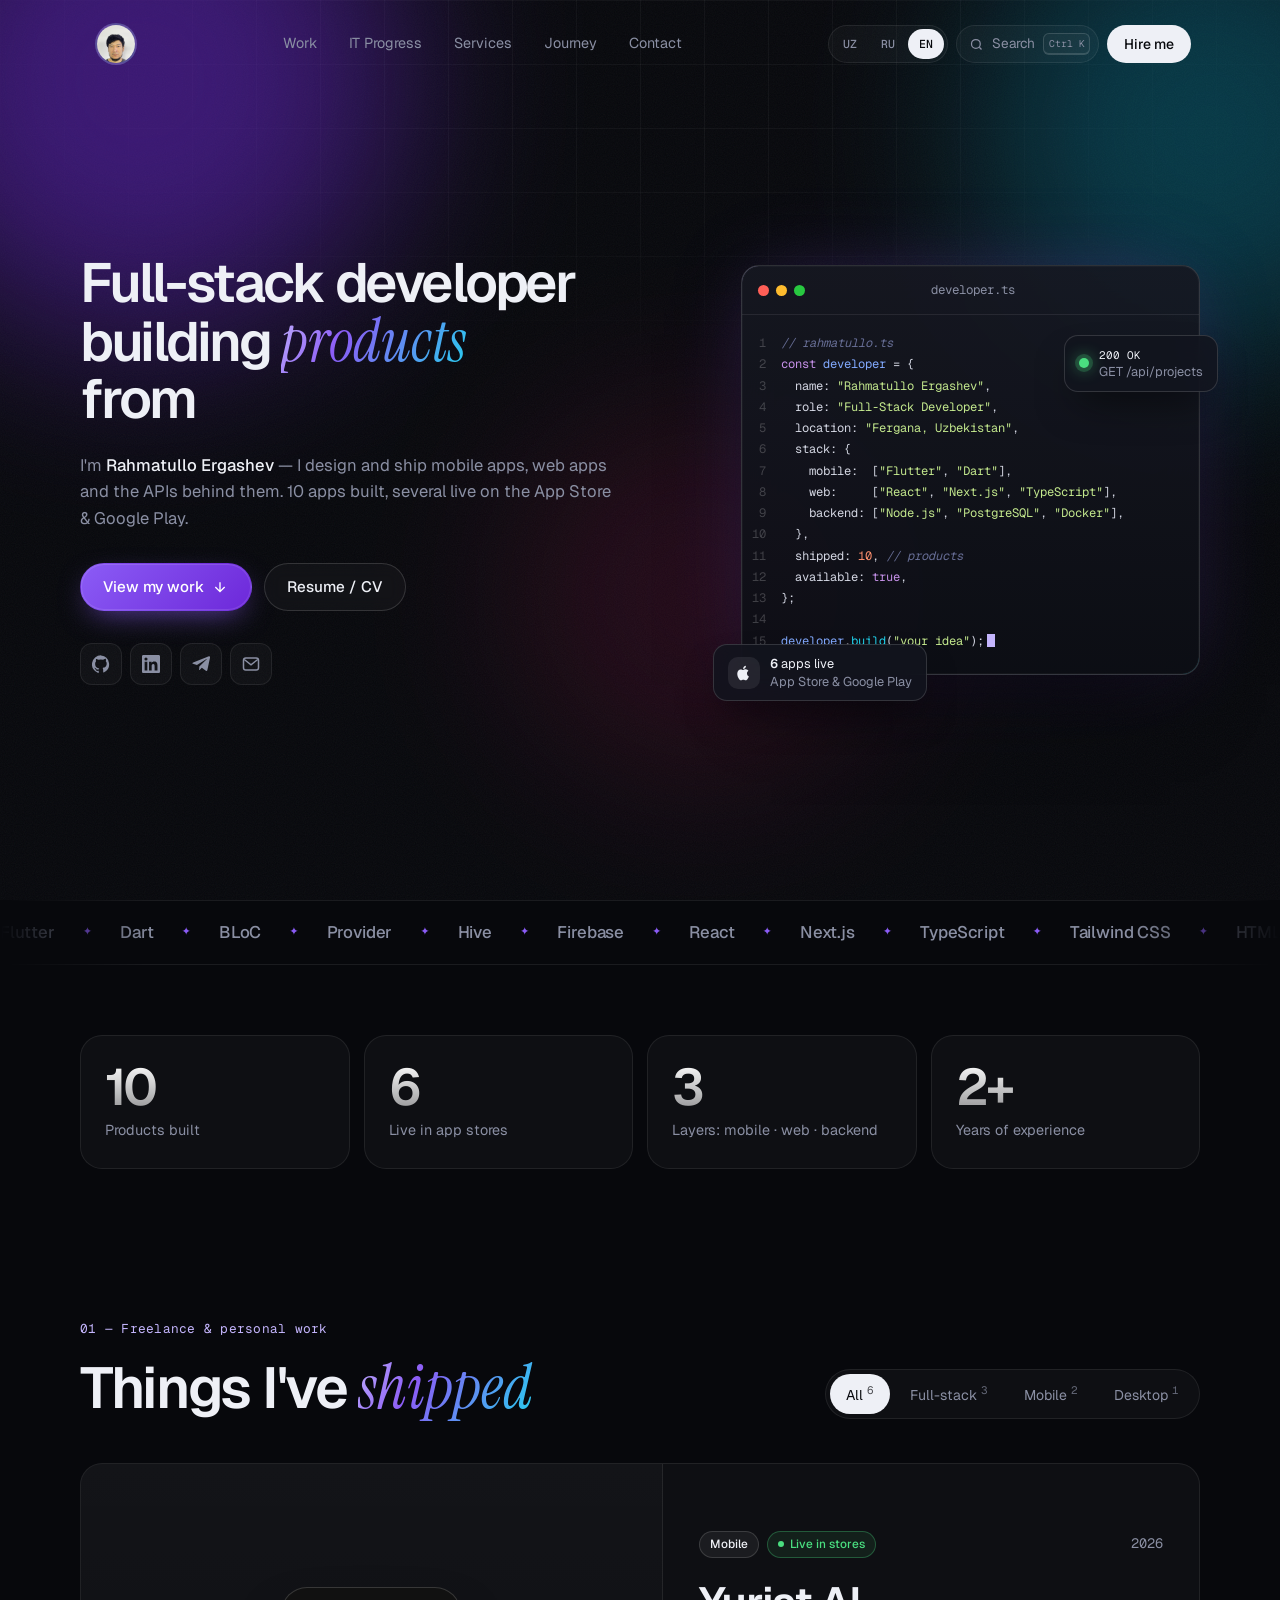
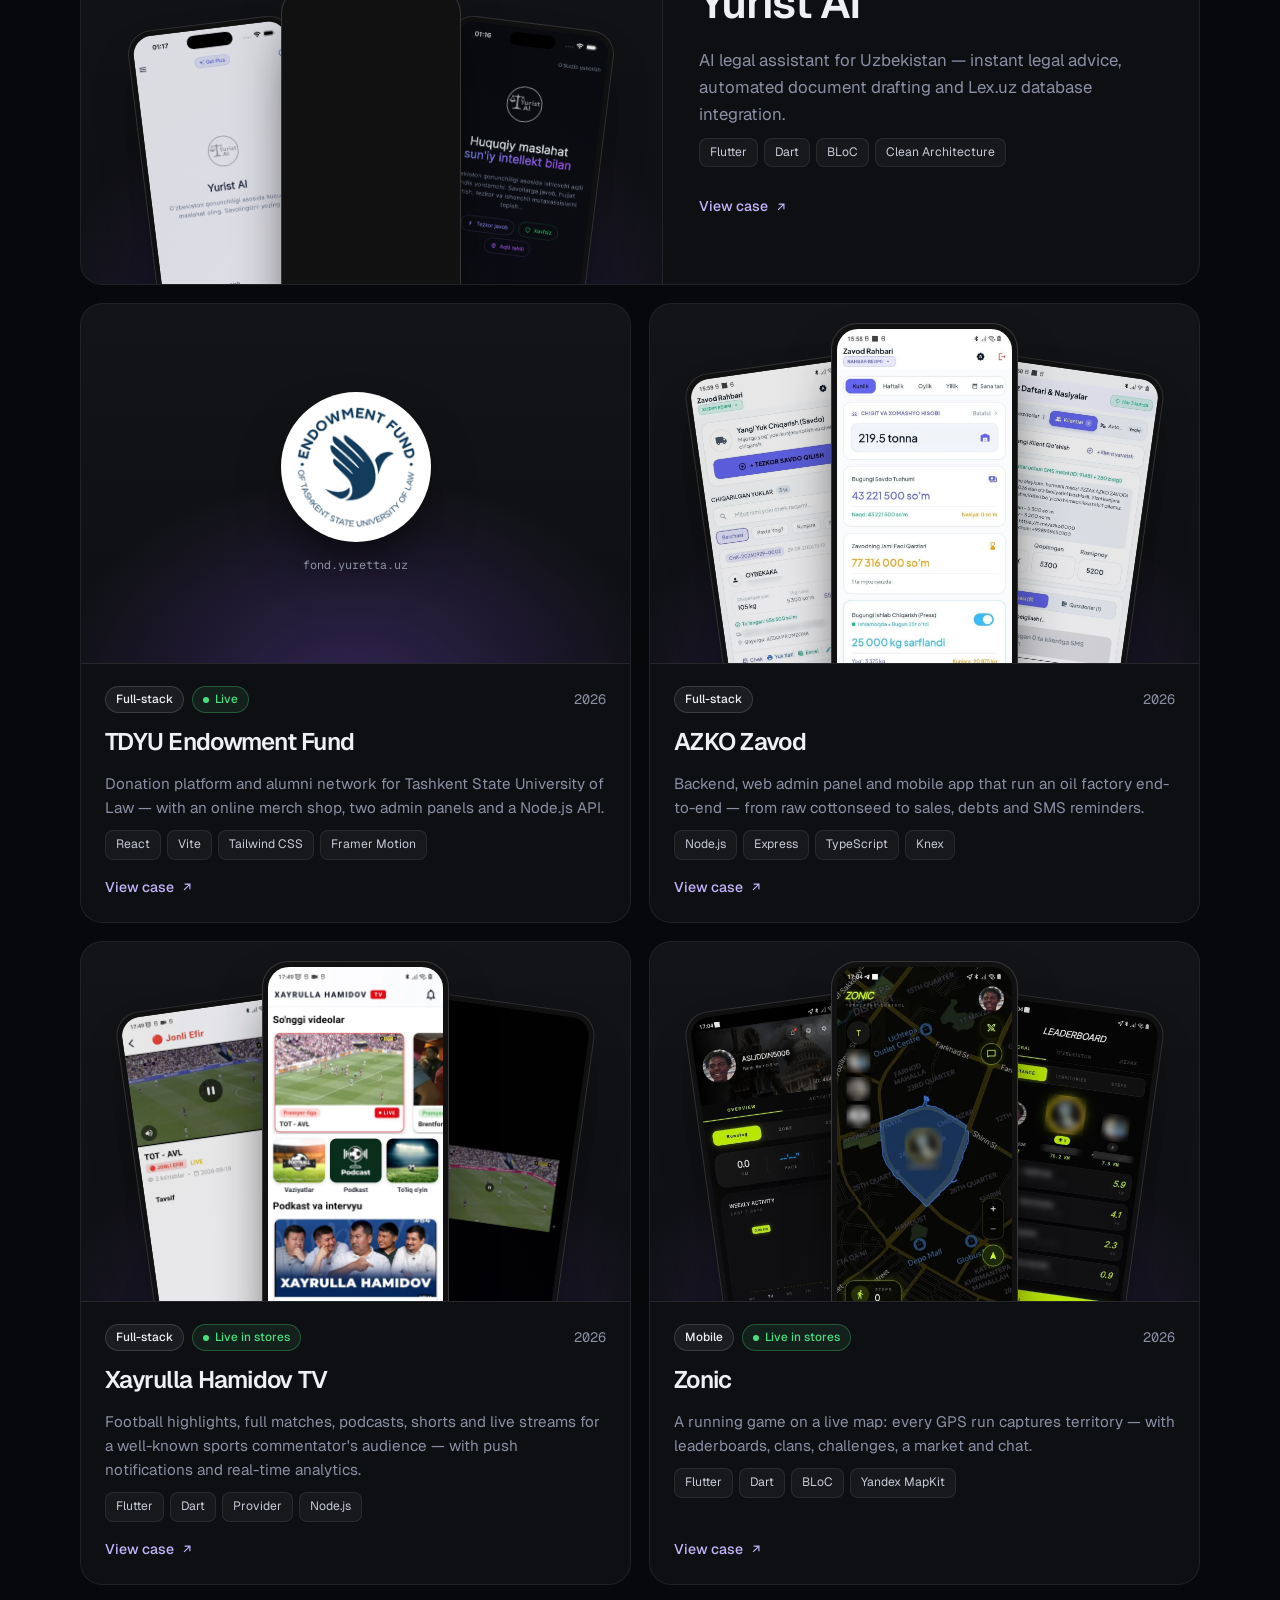
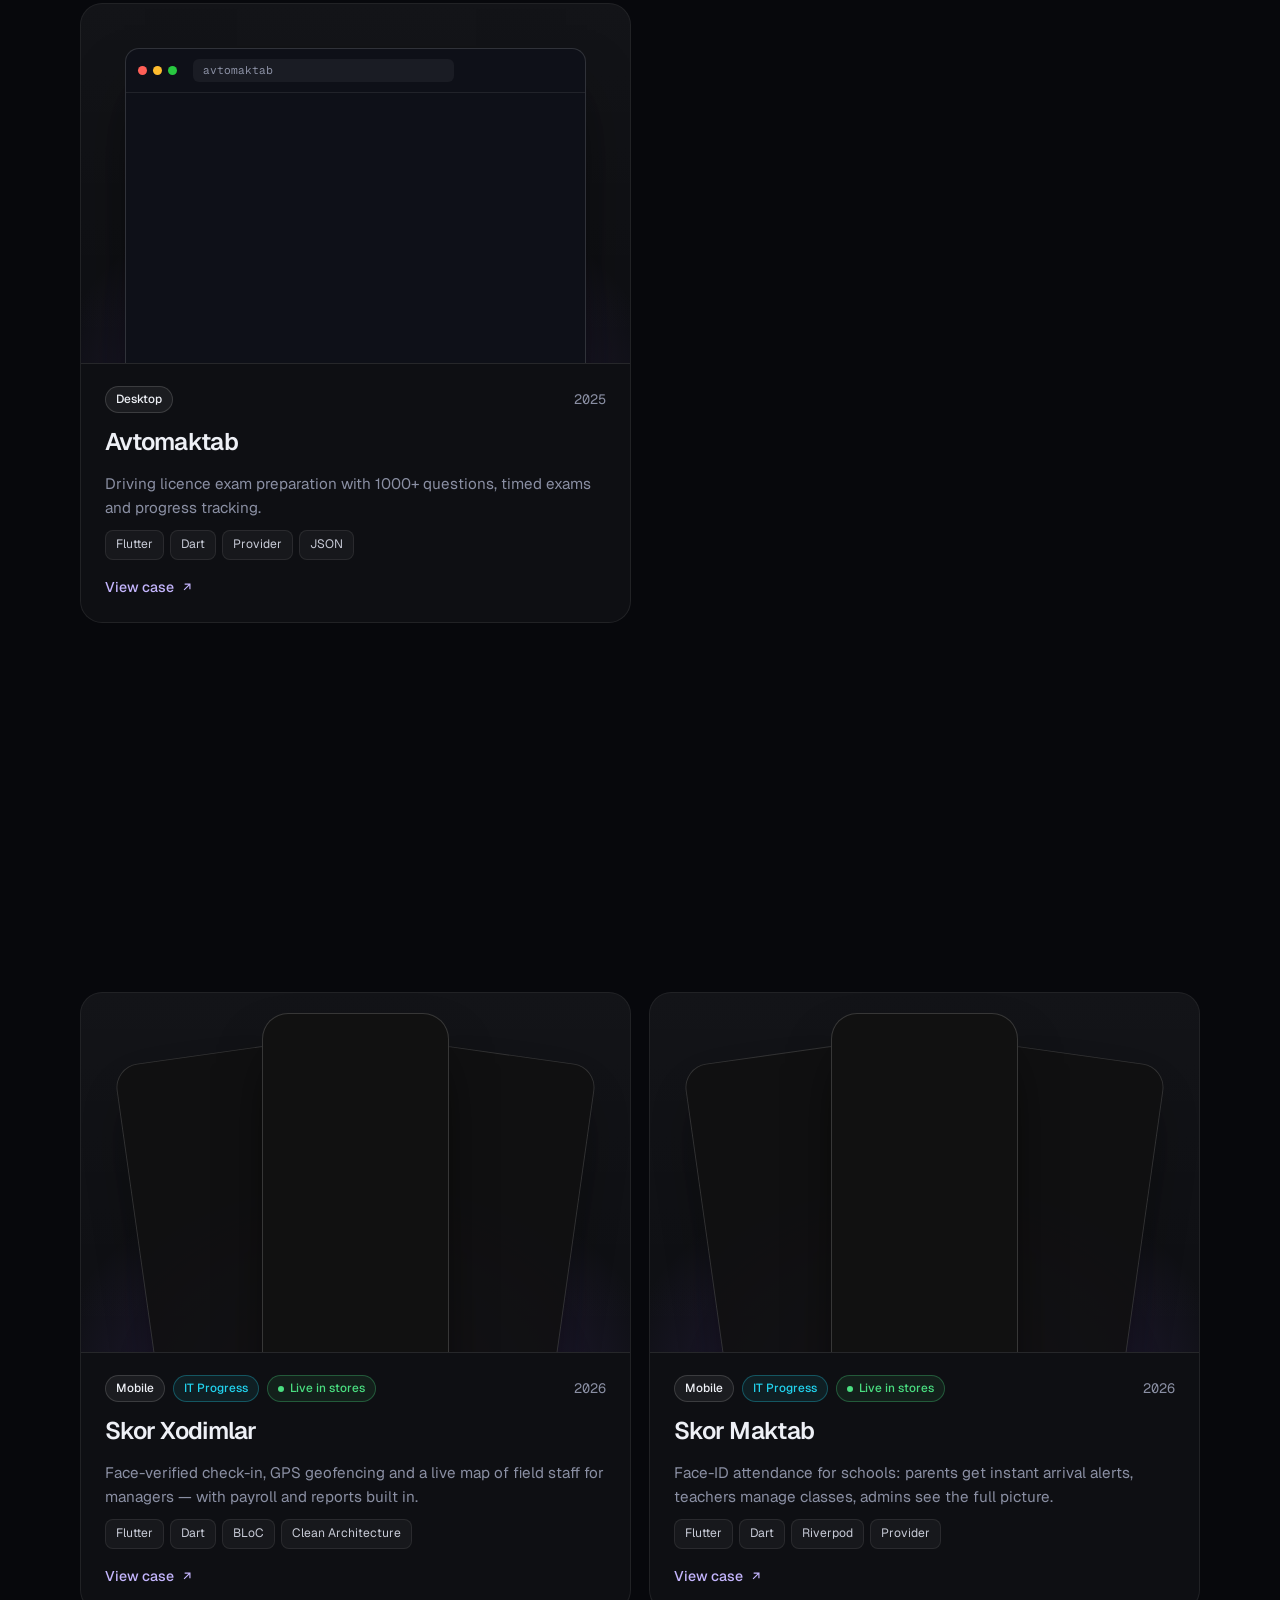
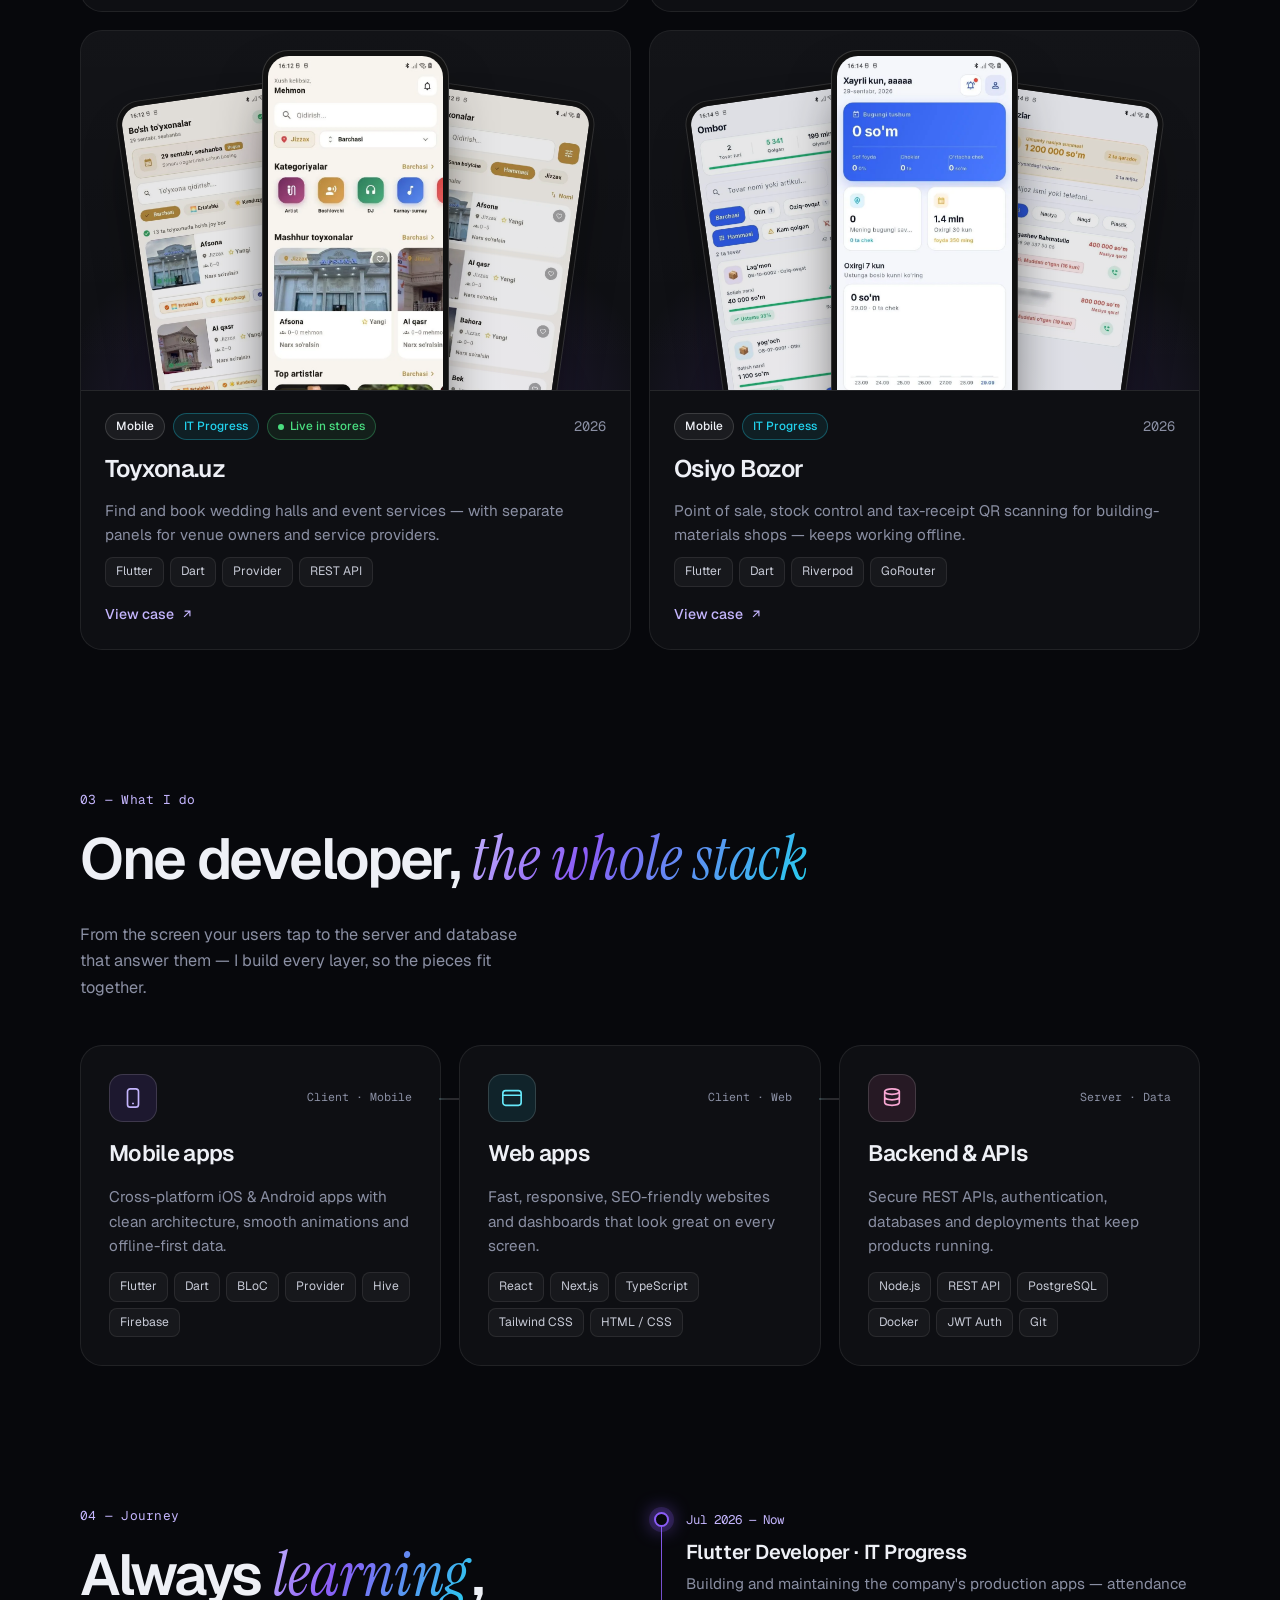
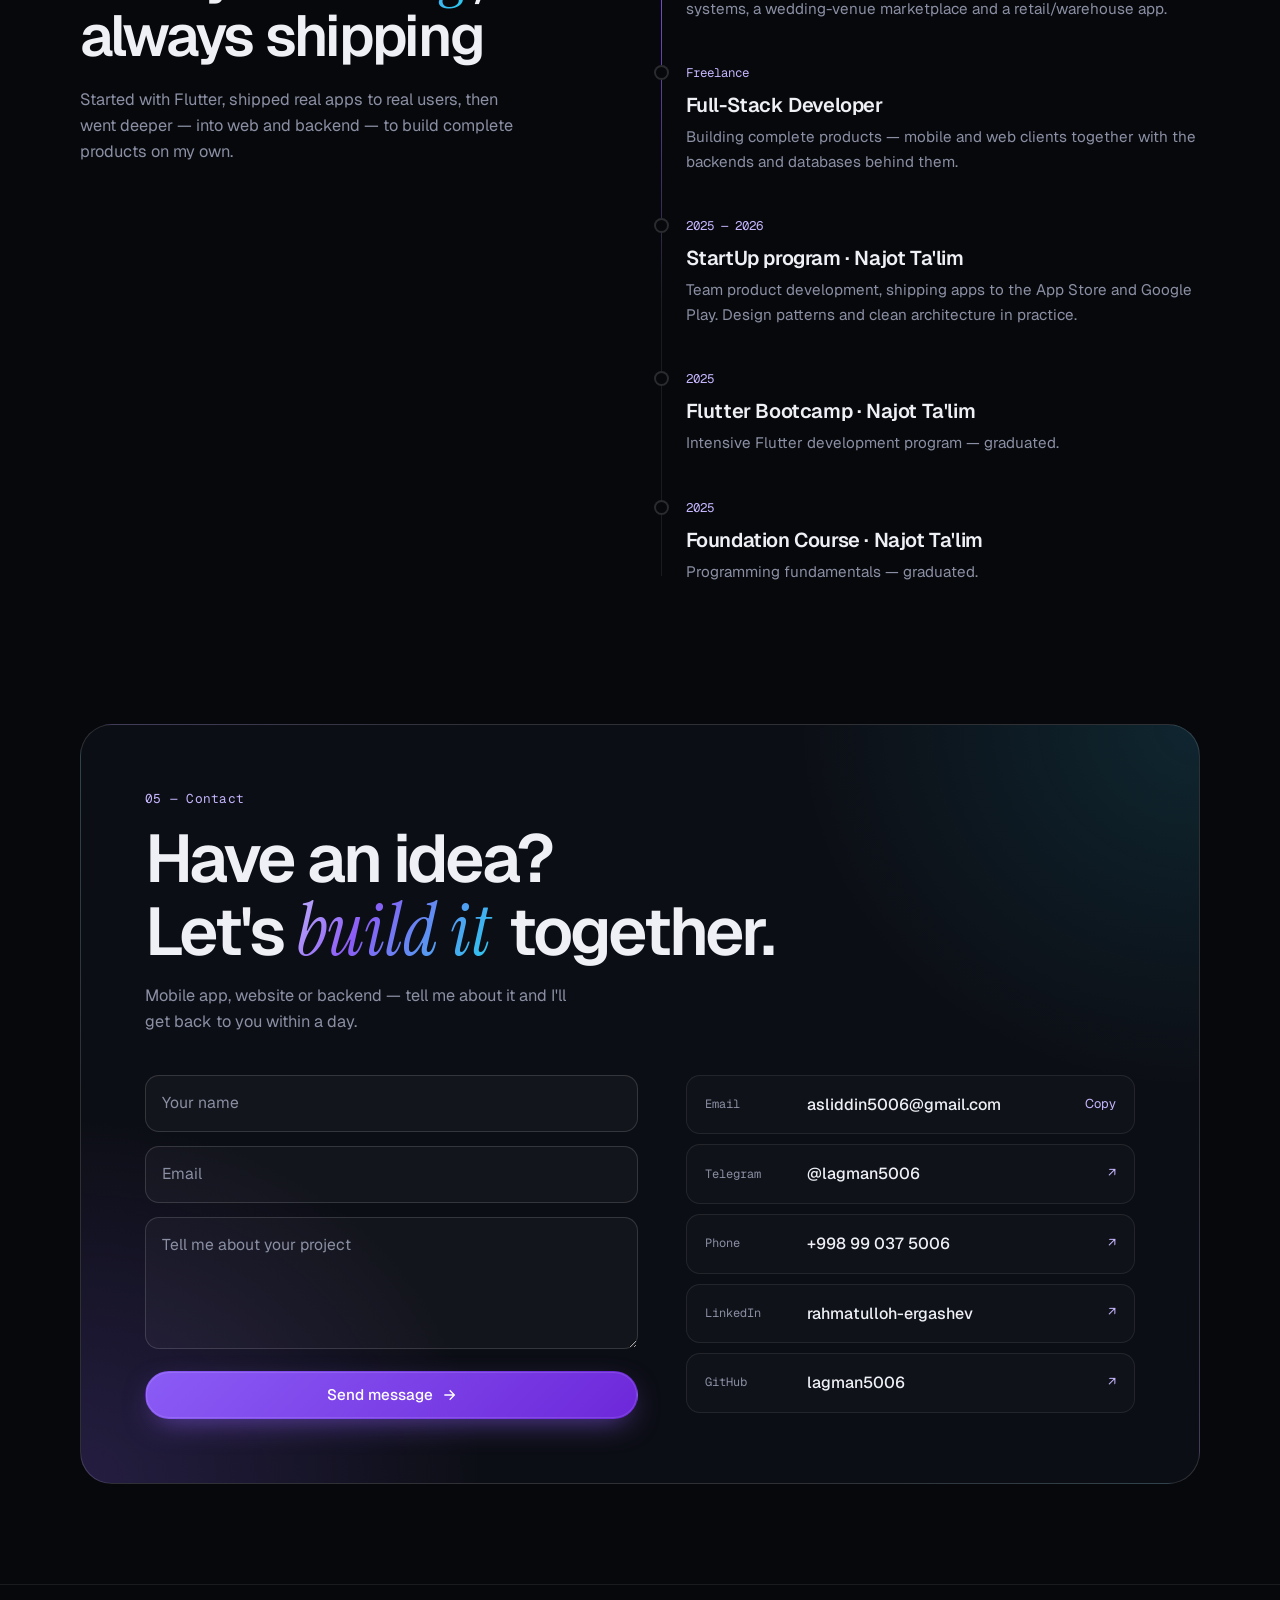
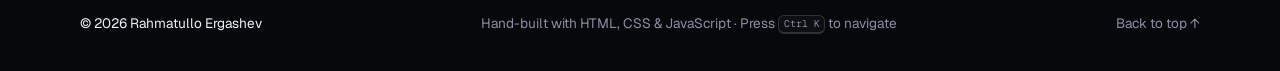
==== commit 9b0d9f79: "feat(xayrulla-hamidov-tv): add App Store link (Futbol TV) to portfolio and CV" ====
--- a/index.html
+++ b/index.html
@@ -24,7 +24,7 @@
       document.documentElement.lang = ok.indexOf(q) > -1 ? q : ok.indexOf(s) > -1 ? s : ok.indexOf(b) > -1 ? b : "en";
     })();
   </script>
-  <script src="js/data.js?v=17" defer></script>
+  <script src="js/data.js?v=18" defer></script>
   <script src="js/i18n.js?v=17" defer></script>
   <script src="js/main.js?v=17" defer></script>
 </head>
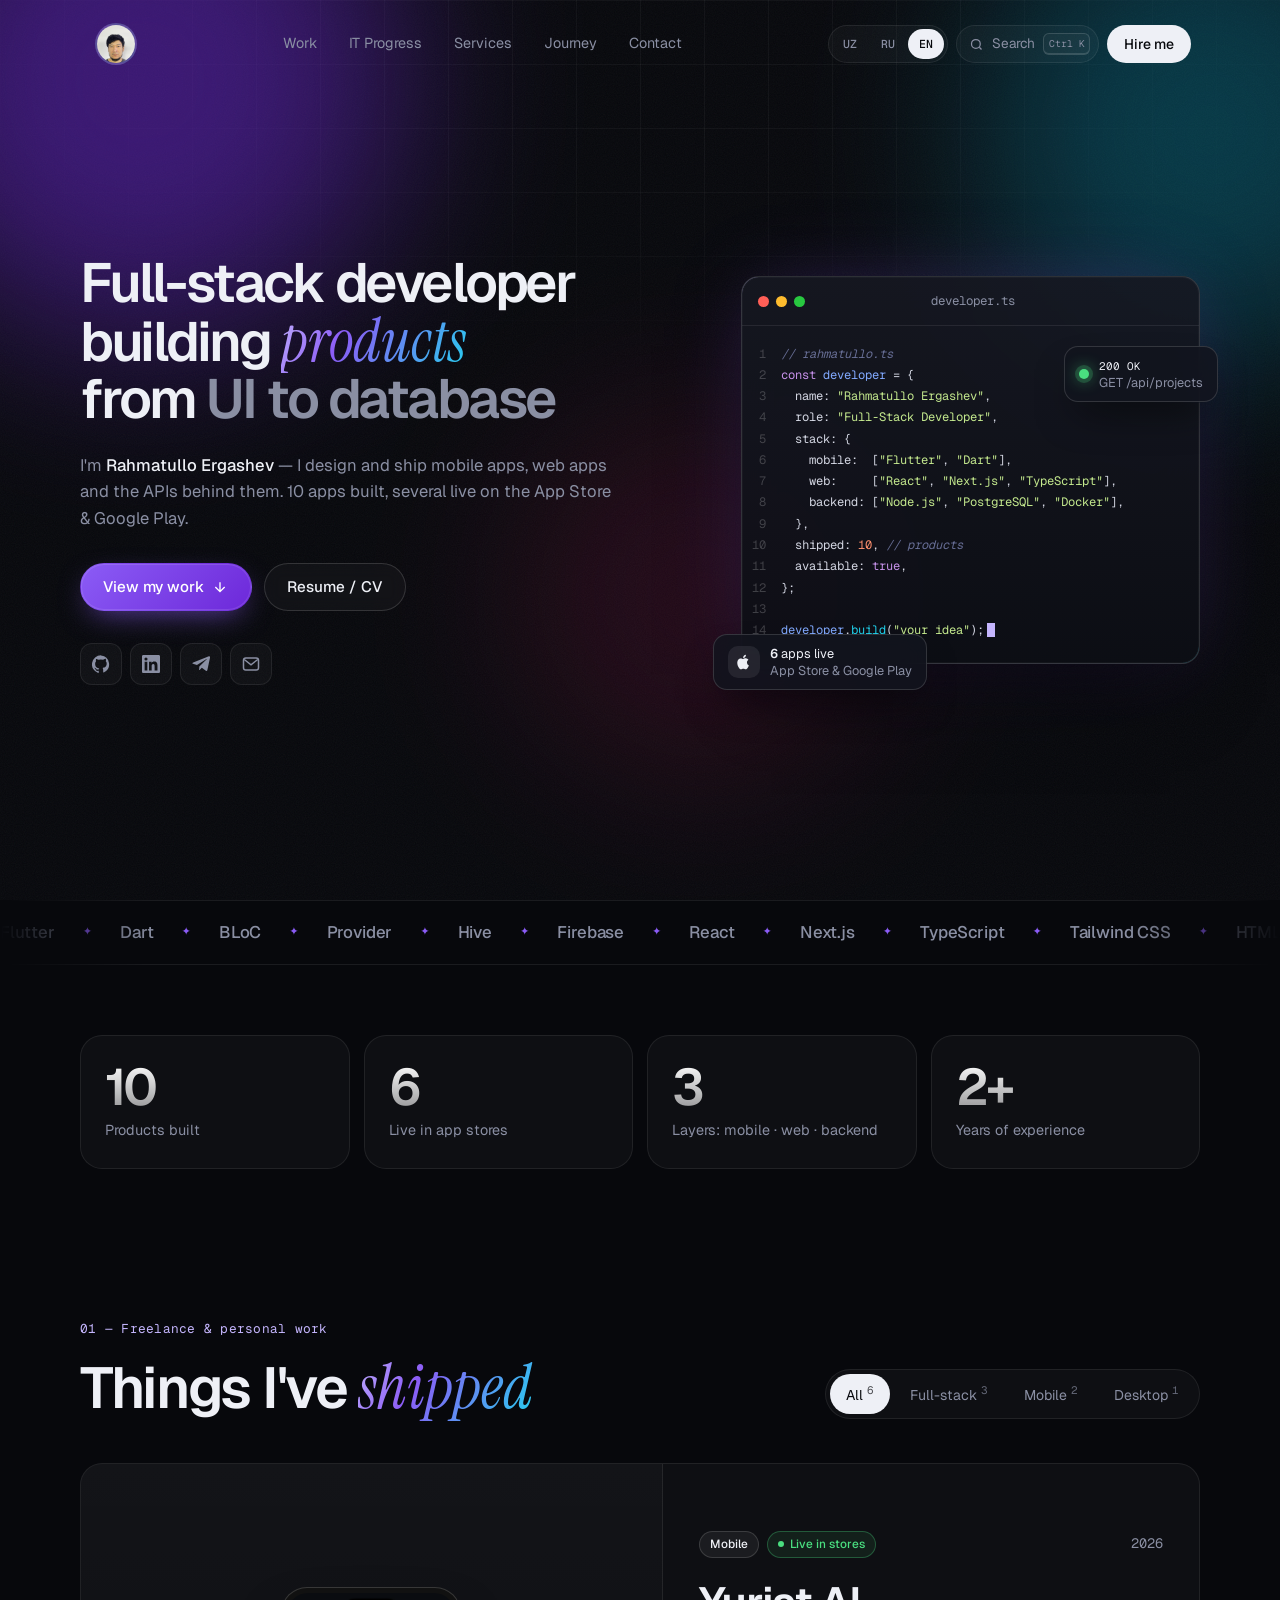
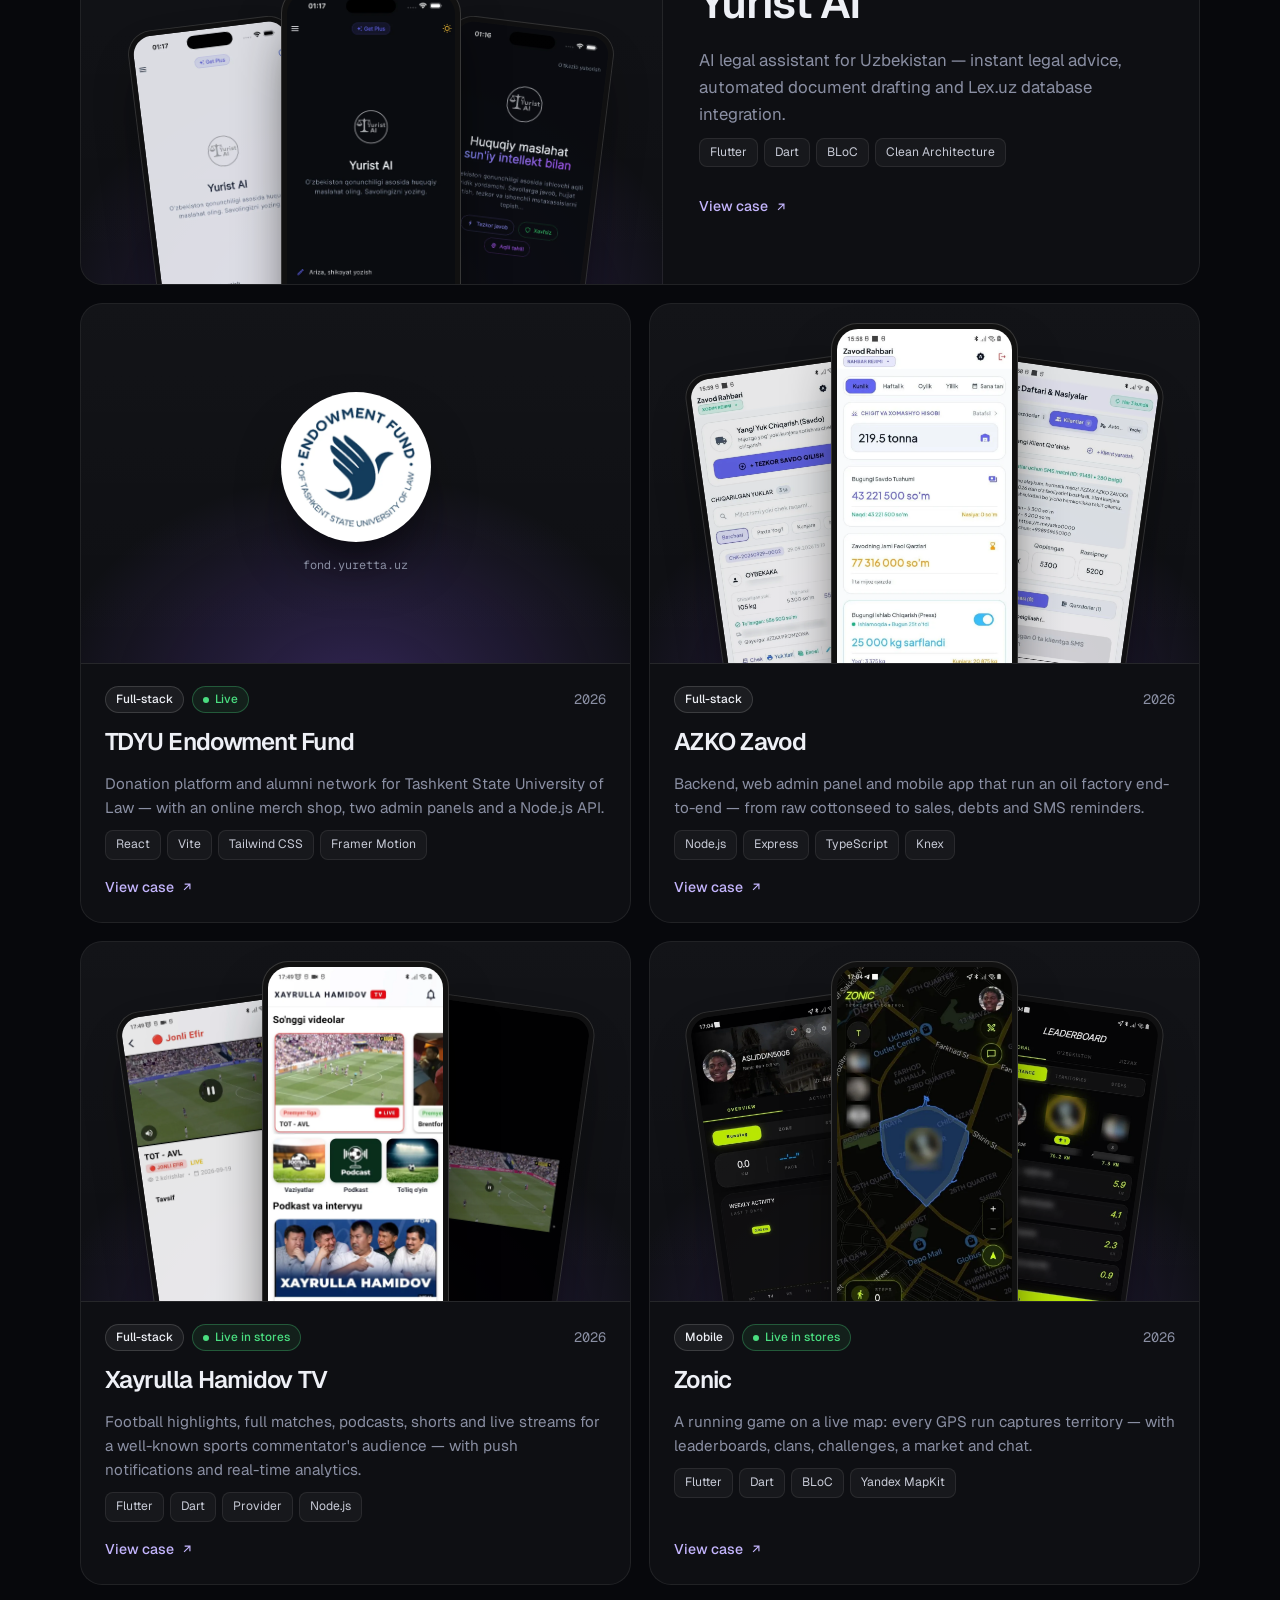
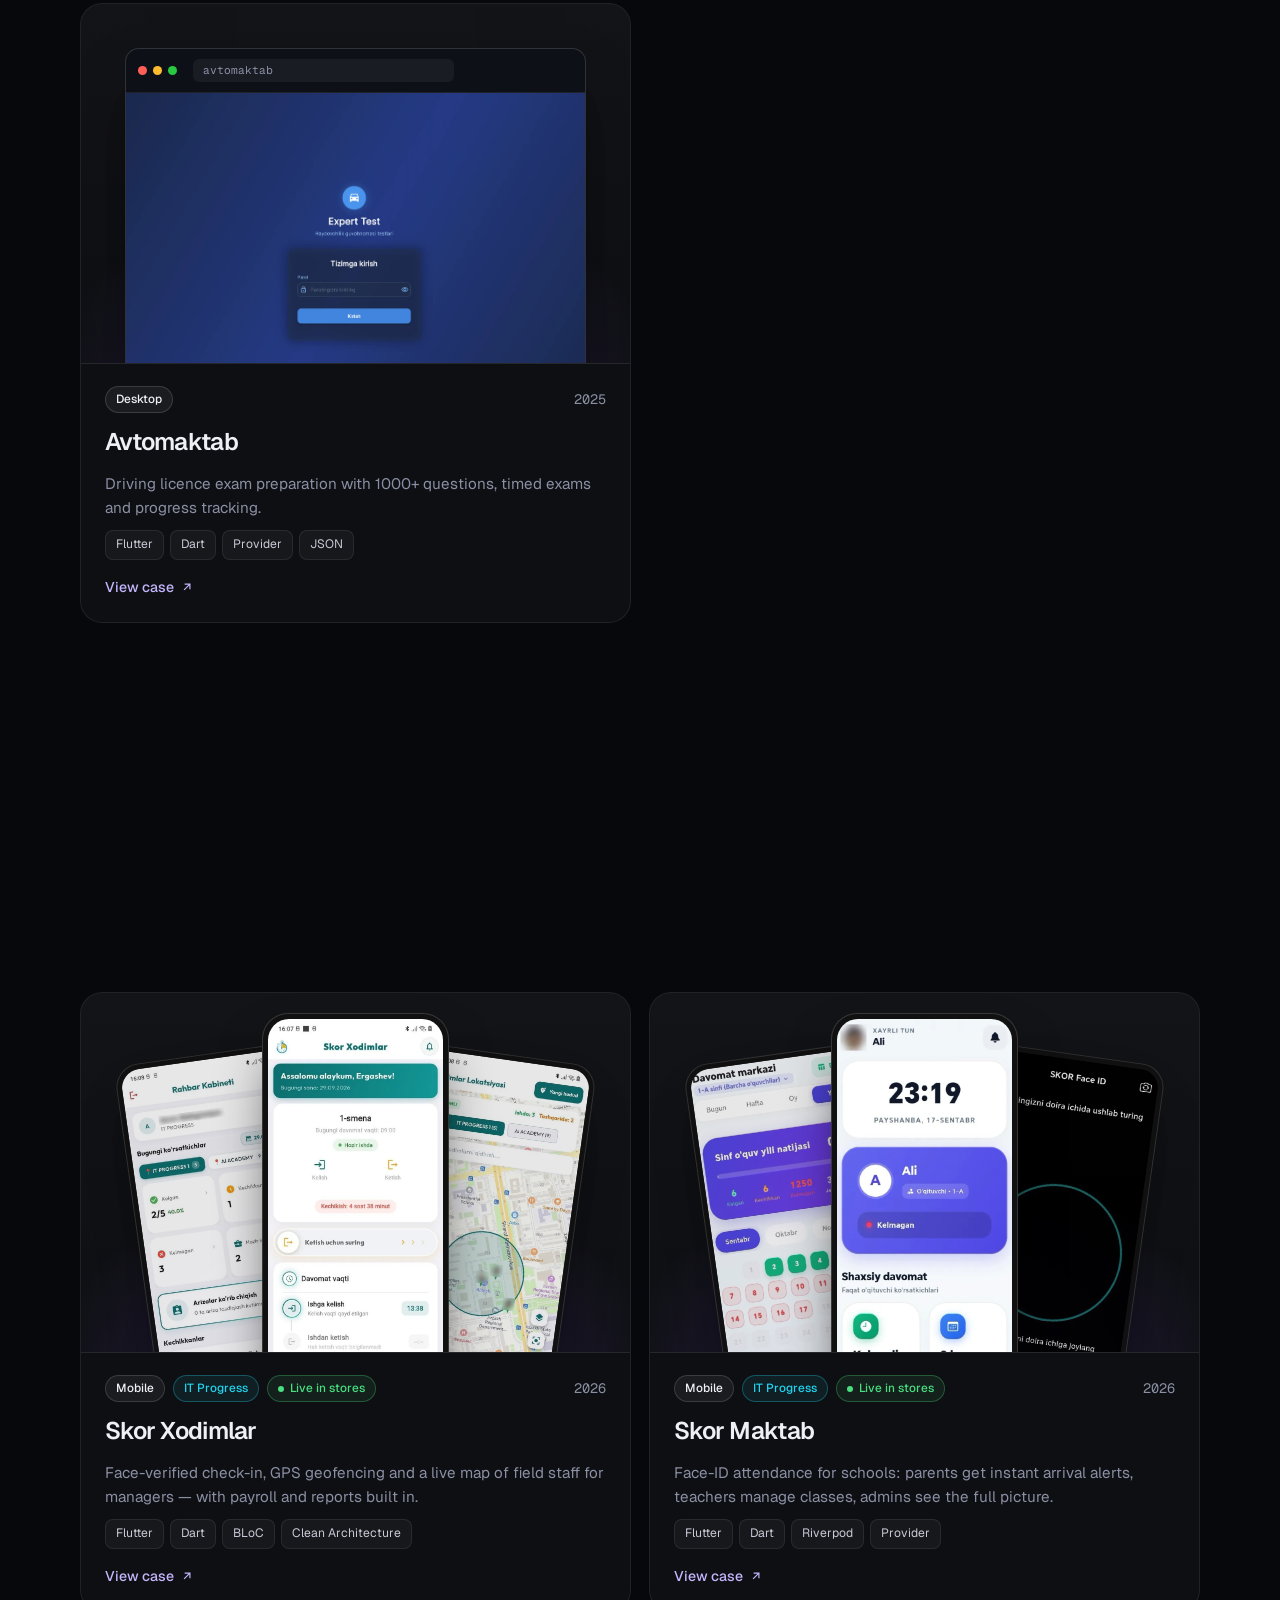
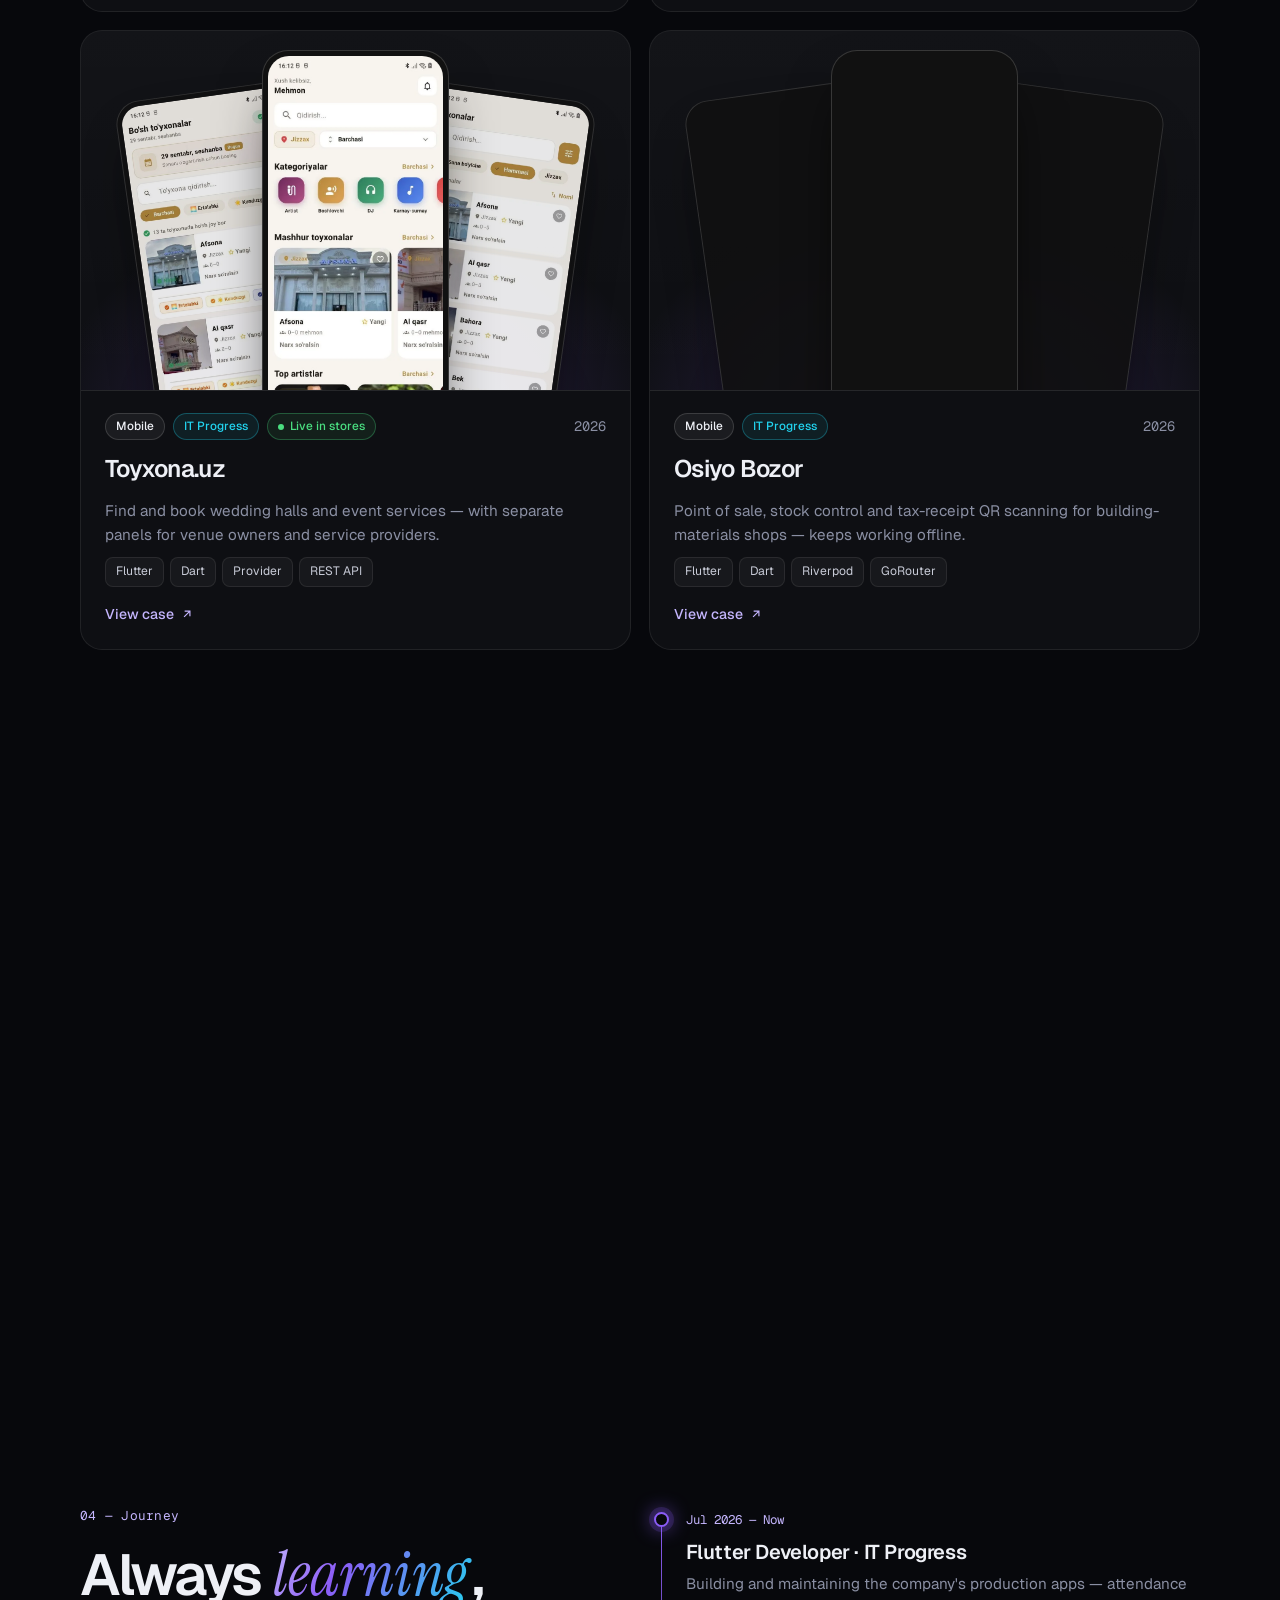
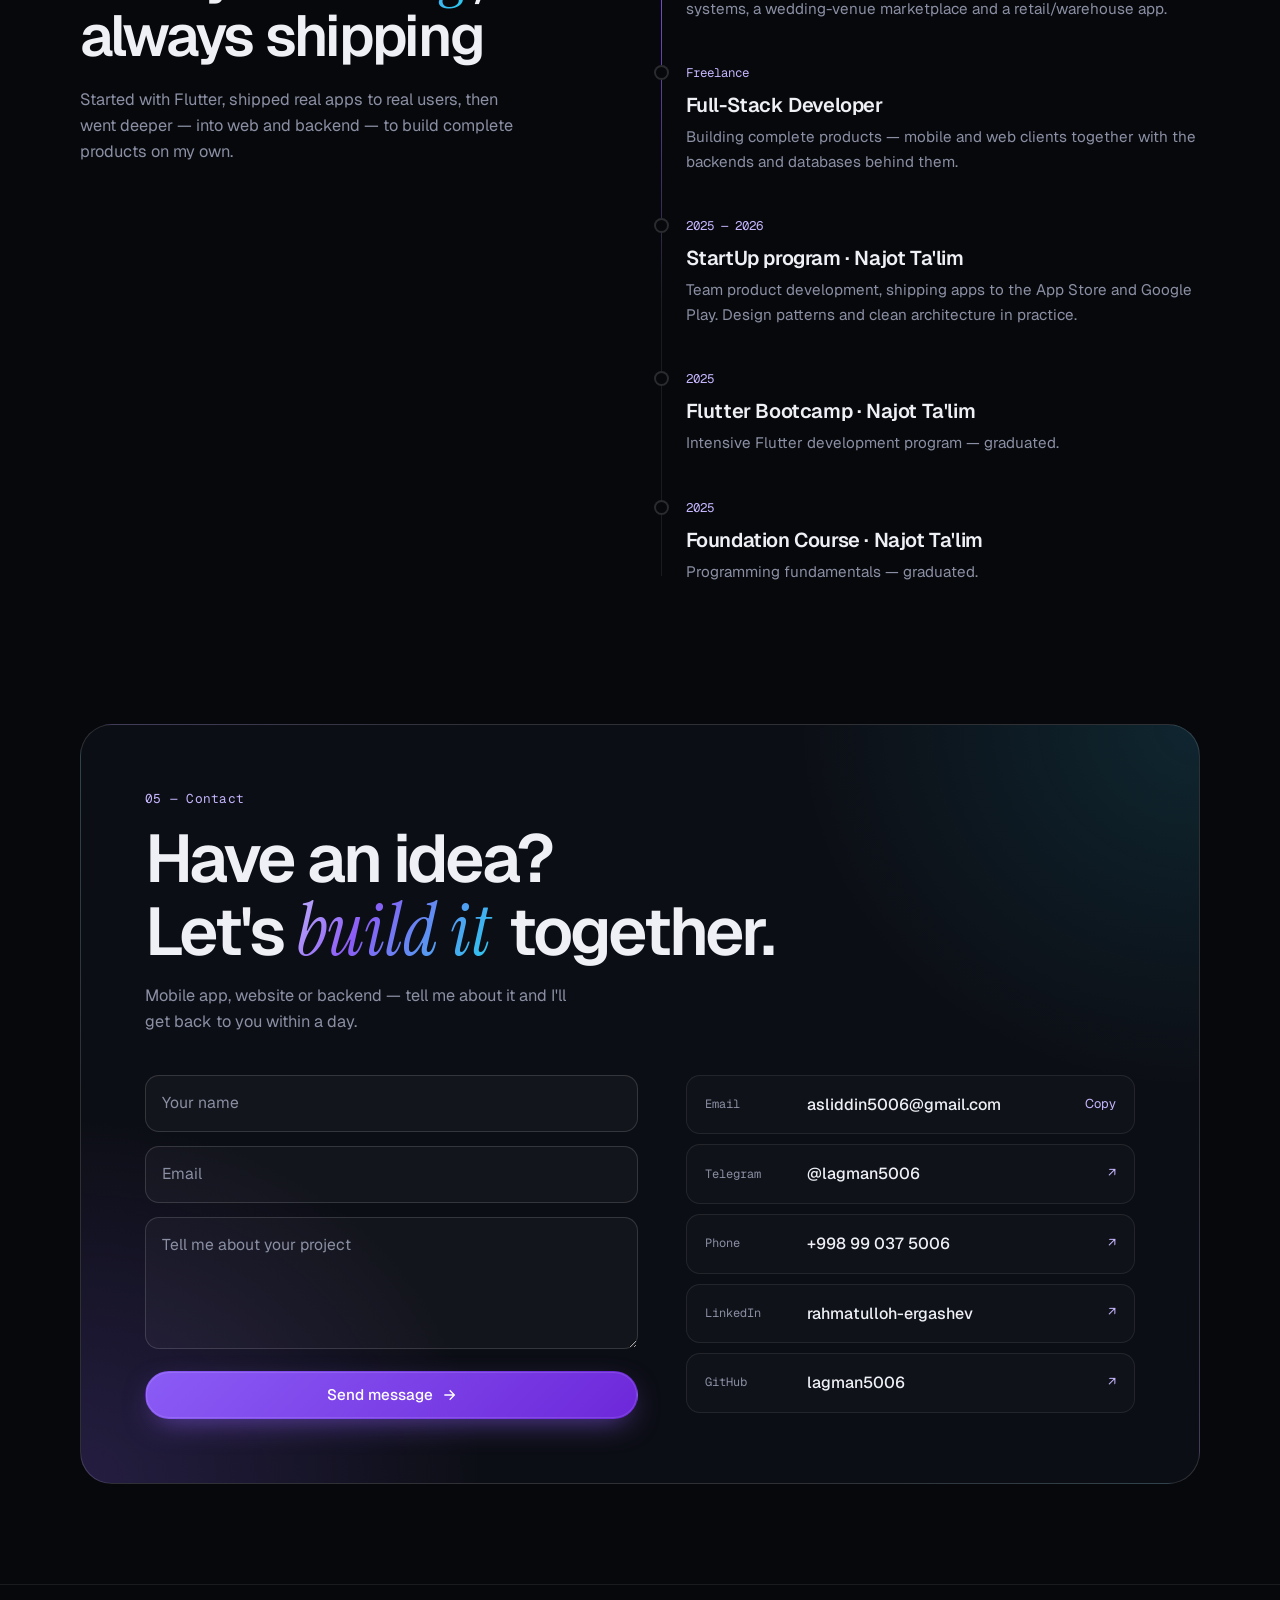
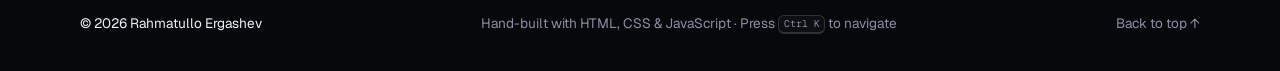
==== commit 944d1be0: "chore: remove location from hero developer code block" ====
--- a/index.html
+++ b/index.html
@@ -24,9 +24,9 @@
       document.documentElement.lang = ok.indexOf(q) > -1 ? q : ok.indexOf(s) > -1 ? s : ok.indexOf(b) > -1 ? b : "en";
     })();
   </script>
-  <script src="js/data.js?v=18" defer></script>
+  <script src="js/data.js?v=19" defer></script>
   <script src="js/i18n.js?v=17" defer></script>
-  <script src="js/main.js?v=17" defer></script>
+  <script src="js/main.js?v=19" defer></script>
 </head>
 <body>
   <div class="progress" aria-hidden="true"></div>
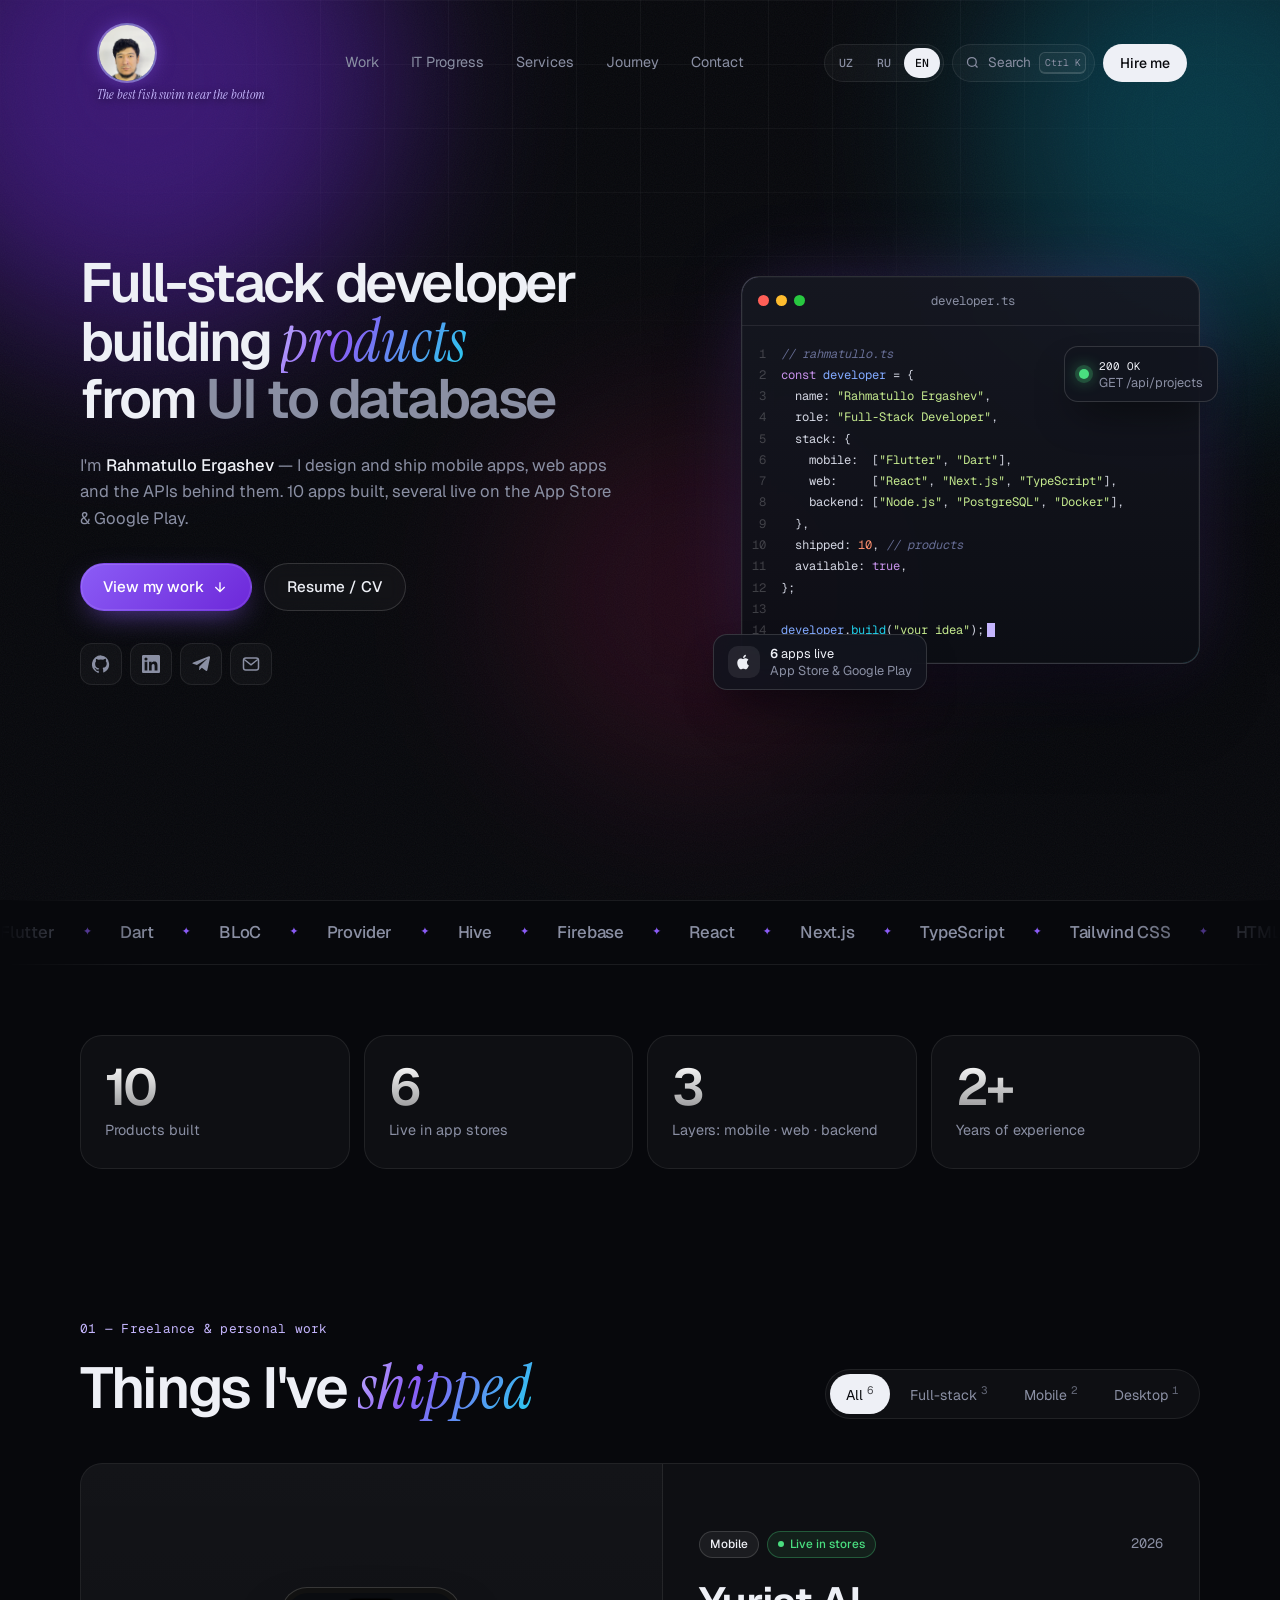
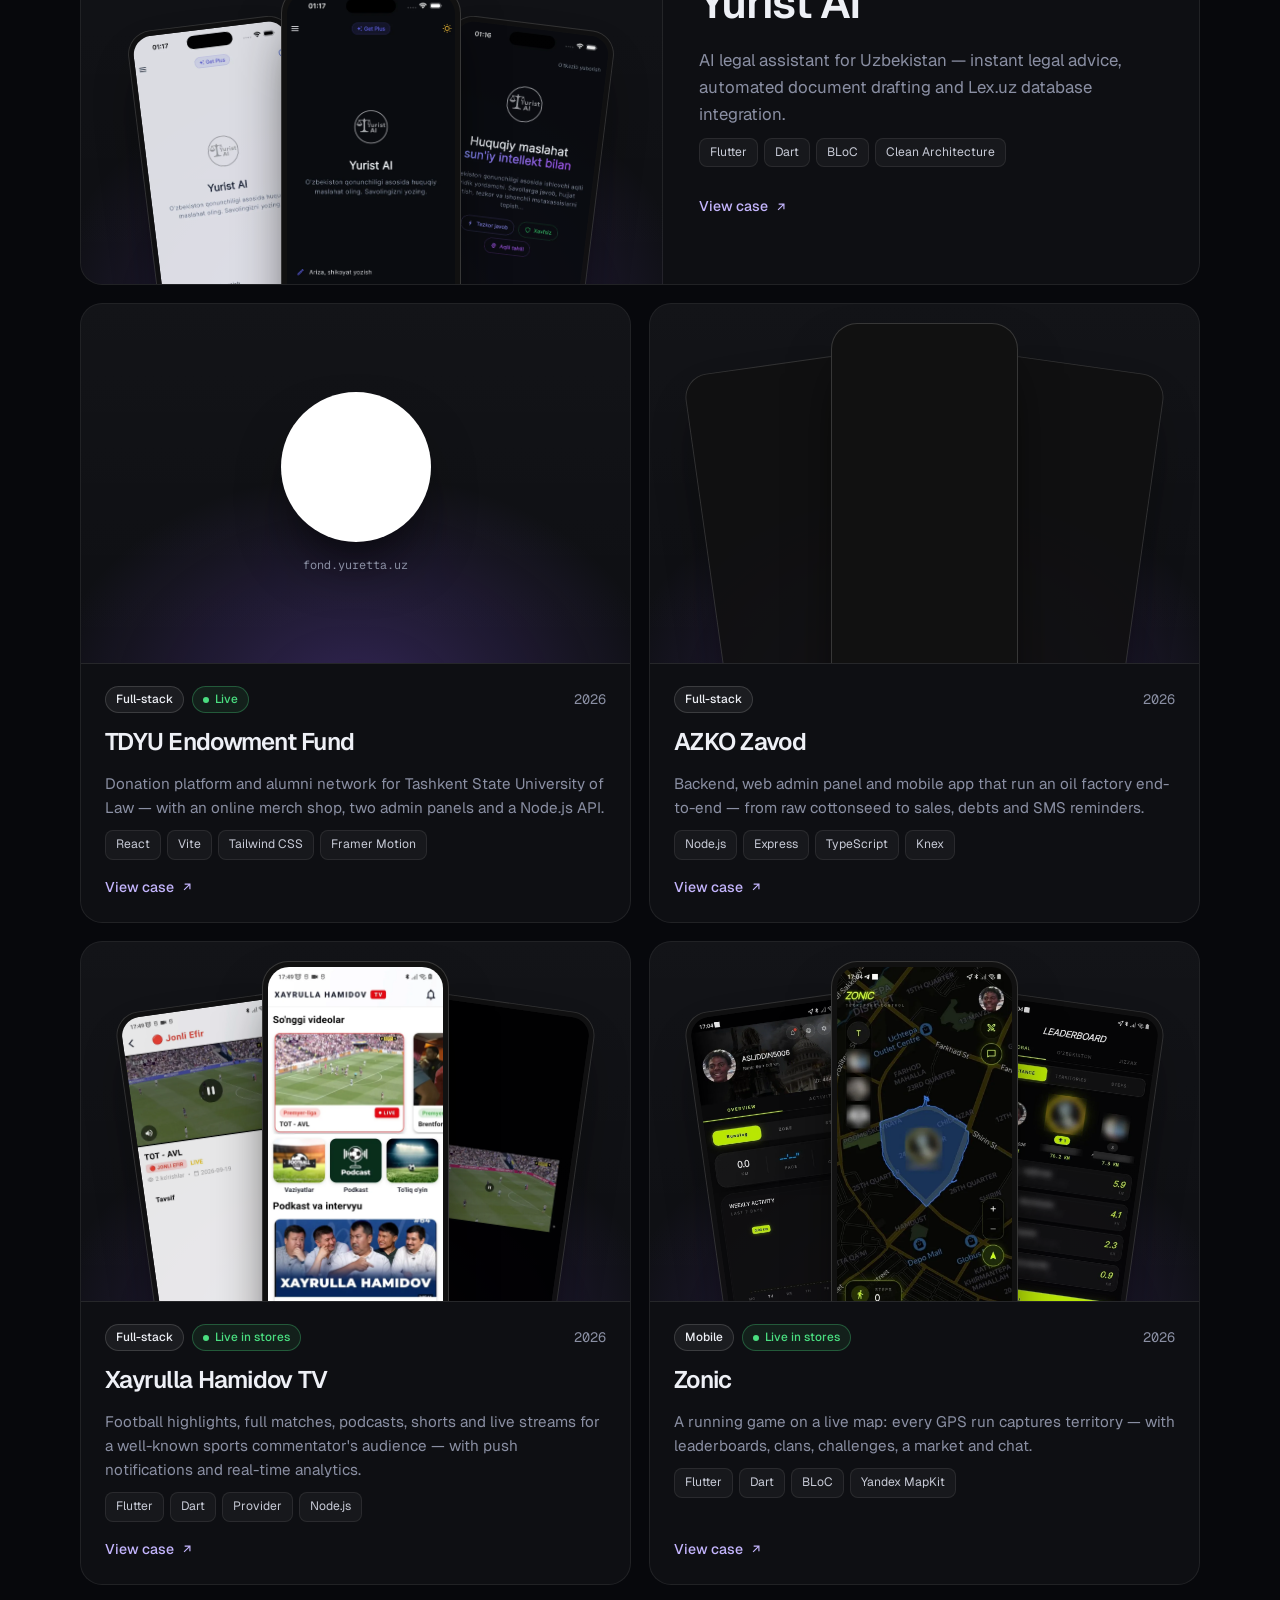
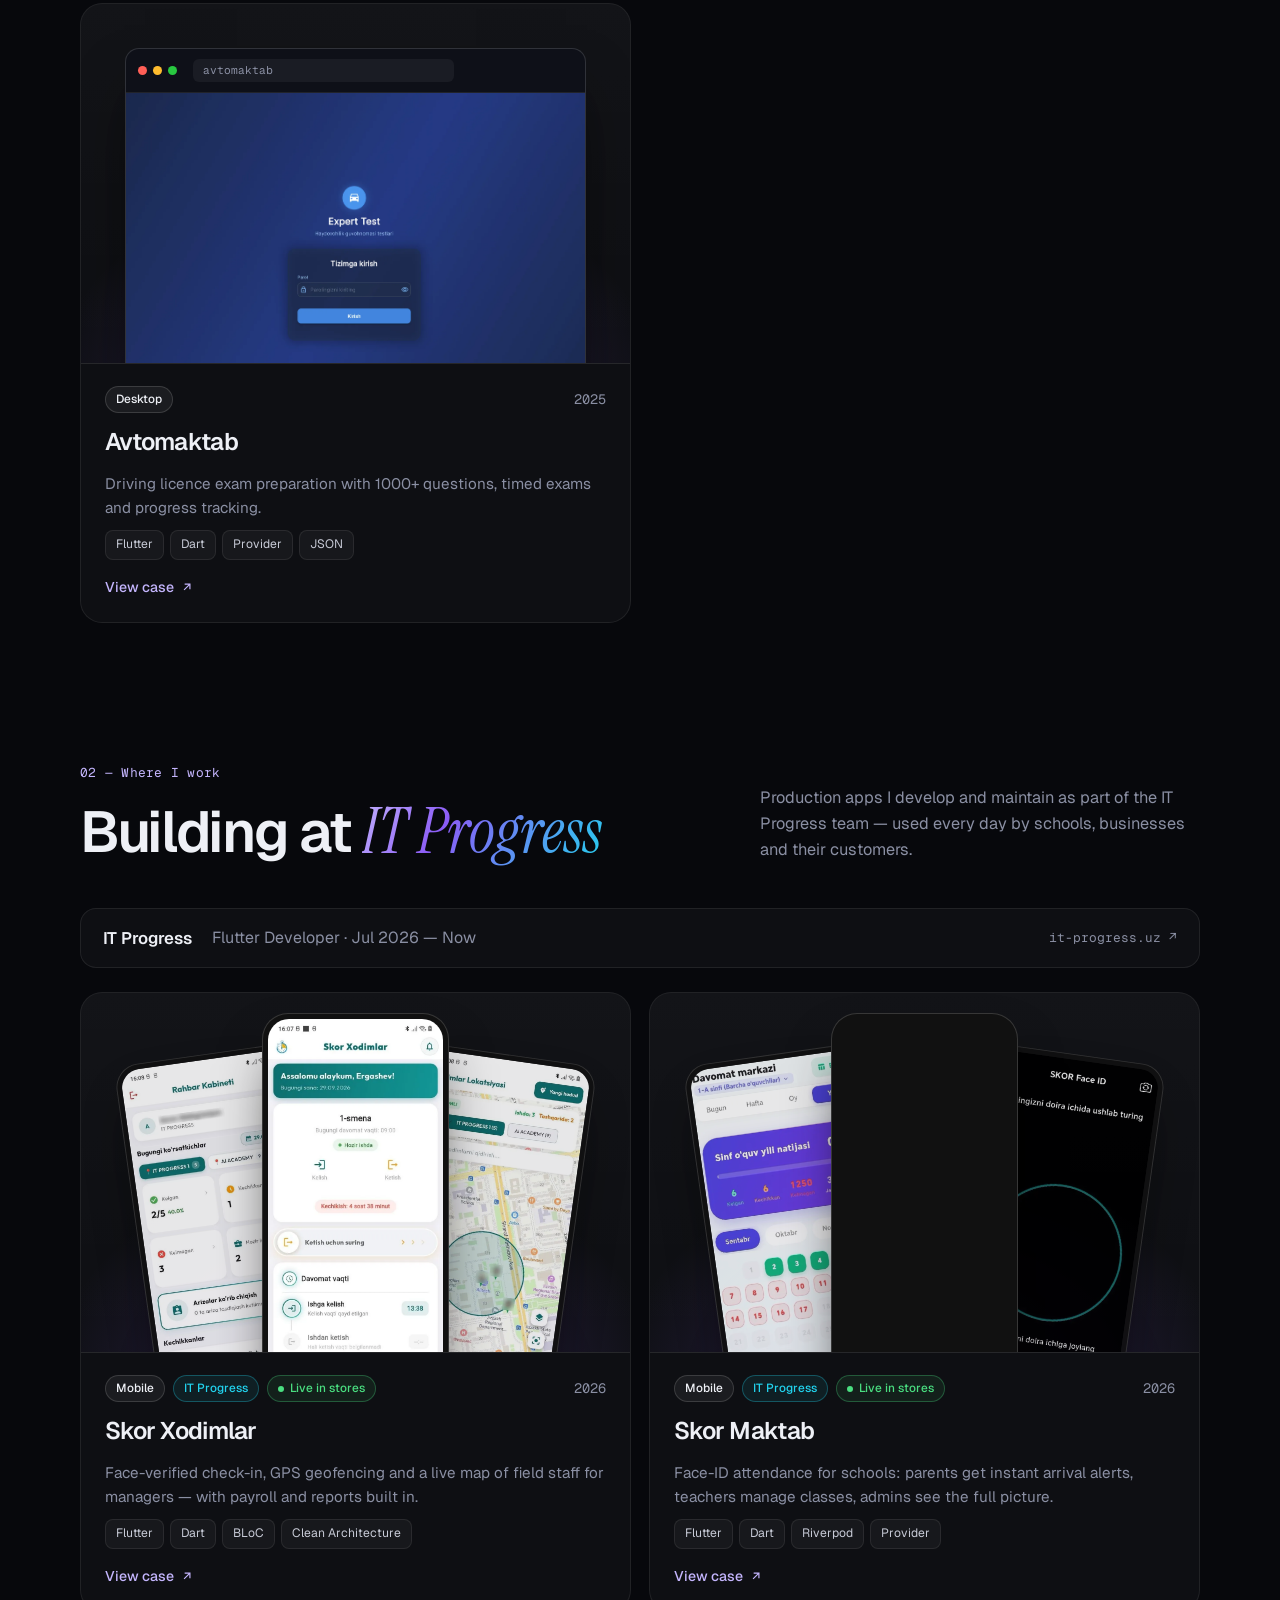
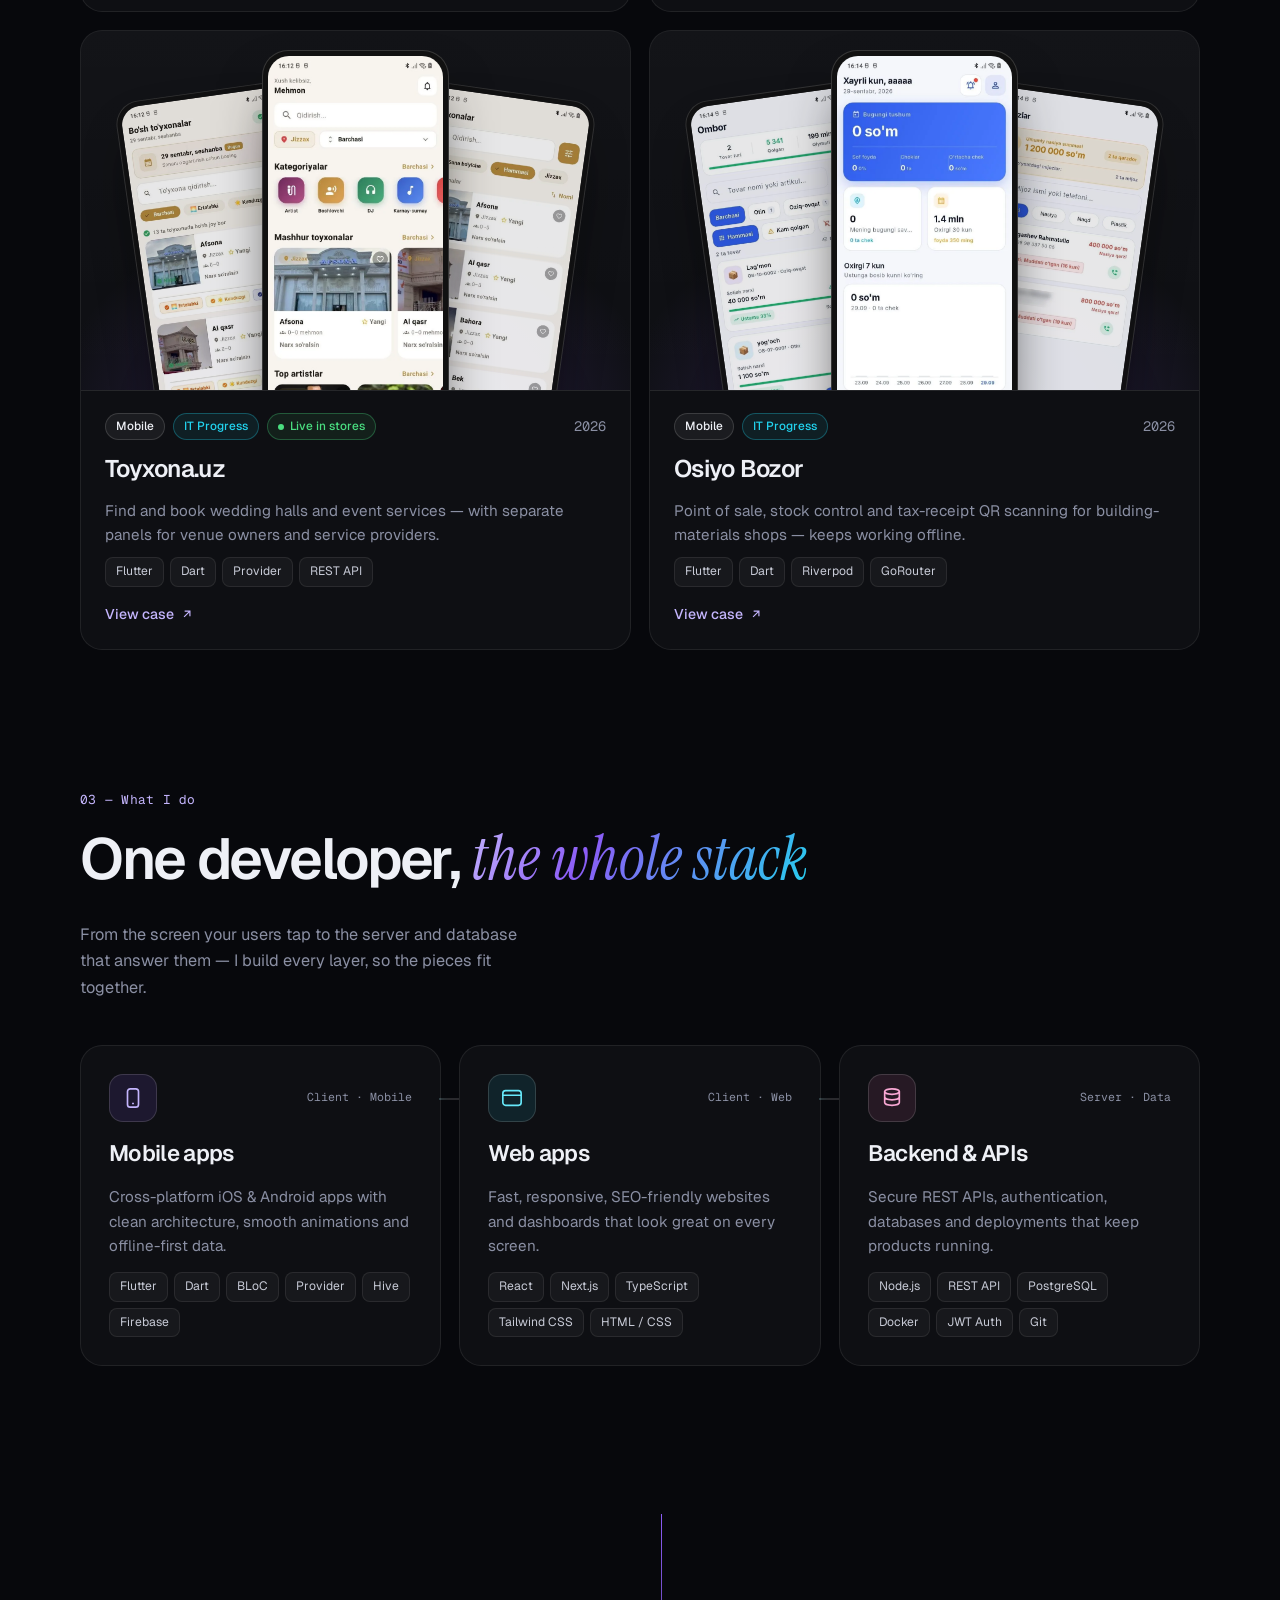
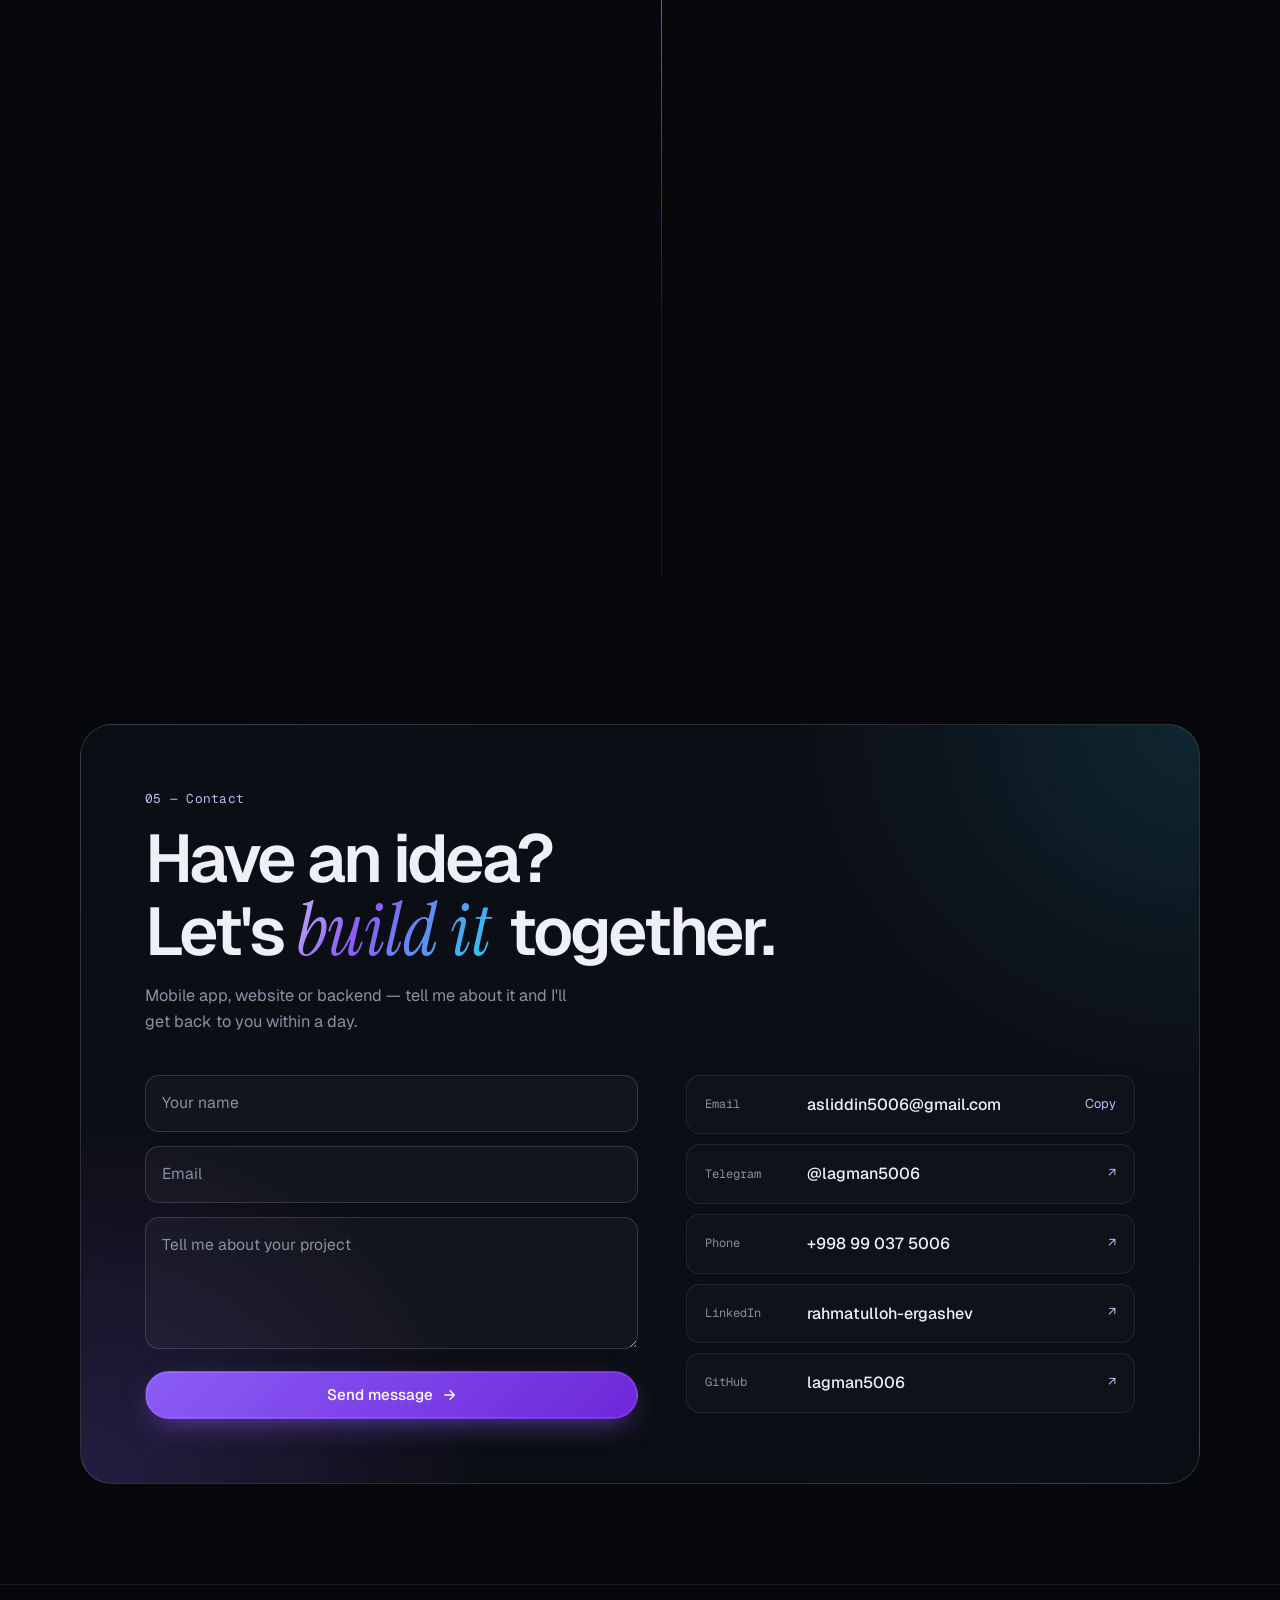
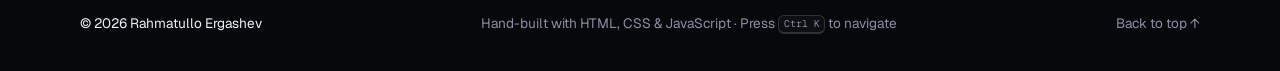
==== commit 9d758212: "feat: enlarge nav avatar and add idiom under it" ====
--- a/index.html
+++ b/index.html
@@ -14,7 +14,7 @@
   <link rel="preconnect" href="https://fonts.googleapis.com">
   <link rel="preconnect" href="https://fonts.gstatic.com" crossorigin>
   <link href="https://fonts.googleapis.com/css2?family=Geist:wght@300..800&family=Geist+Mono:wght@400;500&family=Instrument+Serif:ital@0;1&display=swap" rel="stylesheet">
-  <link rel="stylesheet" href="styles.css?v=17">
+  <link rel="stylesheet" href="styles.css?v=20">
   <script>
     // Til: ?lang= → saqlangan tanlov → brauzer tili → en (sahifa chizilishidan oldin)
     (function () {
@@ -41,7 +41,10 @@
   <!-- ===== Navigation ===== -->
   <header class="nav">
     <a href="#home" class="nav-logo" aria-label="Home">
-      <img class="nav-logo-mark" src="images/avatar.jpg?v=3" width="42" height="42" alt="Rahmatullo Ergashev" style="width:42px;height:42px;border-radius:50%;object-fit:cover;object-position:center 32%;display:block;">
+      <div class="nav-profile">
+        <img class="nav-logo-mark" src="images/avatar.jpg?v=20" width="60" height="60" alt="Rahmatullo Ergashev" style="width:60px;height:60px;border-radius:50%;object-fit:cover;object-position:center 32%;display:block;">
+        <span class="nav-idiom">The best fish swim near the bottom</span>
+      </div>
     </a>
     <nav class="nav-links" aria-label="Main">
       <a href="#work" data-i18n="nav.work">Work</a>
--- a/styles.css
+++ b/styles.css
@@ -159,28 +159,52 @@
   transform: translateX(-50%);
   width: min(calc(var(--container) - 80px), calc(100% - 24px - var(--safe-l) - var(--safe-r)));
   display: flex; align-items: center; justify-content: space-between; gap: 1rem;
-  padding: 8px 8px 8px 14px;
-  border: 1px solid transparent; border-radius: 999px;
+  padding: 8px 12px 8px 16px;
+  border: 1px solid transparent; border-radius: 28px;
   transition: background 0.3s, border-color 0.3s, backdrop-filter 0.3s;
 }
 .nav.scrolled {
-  background: rgb(12 14 21 / 0.7);
+  background: rgb(12 14 21 / 0.85);
   border-color: var(--border);
   backdrop-filter: blur(16px) saturate(160%);
   -webkit-backdrop-filter: blur(16px) saturate(160%);
 }
 .nav-logo {
-  display: inline-flex; align-items: center;
+  display: inline-flex; align-items: center; text-decoration: none;
+}
+.nav-profile {
+  display: flex; flex-direction: column; align-items: flex-start; gap: 4px;
 }
 .nav-logo-mark {
-  display: block; width: 42px; height: 42px;
+  display: block; width: 60px; height: 60px;
   border-radius: 50%; overflow: hidden;
   object-fit: cover; object-position: center 32%;
-  background: linear-gradient(135deg, rgb(139 92 246 / 0.25), rgb(34 211 238 / 0.15));
-  border: 2px solid var(--border-2);
+  background: linear-gradient(135deg, rgb(139 92 246 / 0.35), rgb(34 211 238 / 0.2));
+  border: 2px solid rgba(196, 181, 253, 0.45);
+  box-shadow: 0 0 20px -3px rgb(139 92 246 / 0.55);
+  transition: transform 0.25s var(--ease), box-shadow 0.25s var(--ease), border-color 0.25s;
+}
+.nav-logo:hover .nav-logo-mark {
+  transform: scale(1.05);
+  border-color: #c4b5fd;
+  box-shadow: 0 0 26px -2px rgb(139 92 246 / 0.8);
 }
 .nav-logo-mark img {
   width: 100%; height: 100%; object-fit: cover; object-position: center 32%; display: block;
+}
+.nav-idiom {
+  font-family: var(--serif);
+  font-style: italic;
+  font-size: 0.82rem;
+  letter-spacing: 0.01em;
+  color: var(--accent-soft);
+  line-height: 1.2;
+  white-space: nowrap;
+  text-shadow: 0 2px 8px rgba(0, 0, 0, 0.7);
+  transition: color 0.2s;
+}
+.nav-logo:hover .nav-idiom {
+  color: #fff;
 }
 .nav-links { display: flex; gap: 4px; }
 .nav-links a {
@@ -823,7 +847,9 @@
 /* Telefonlar */
 @media (max-width: 520px) {
   .rotator { white-space: normal; }
-  .nav { padding-left: 8px; }
+  .nav { padding: 6px 10px; }
+  .nav-logo-mark { width: 48px; height: 48px; }
+  .nav-idiom { font-size: 0.72rem; max-width: 175px; white-space: normal; line-height: 1.15; }
   .nav-actions .btn-small { padding: 0 0.85rem; }
   .kbd-btn-label, .kbd-btn kbd { display: none; }
   .section-head { margin-bottom: 2rem; gap: 1.25rem; }
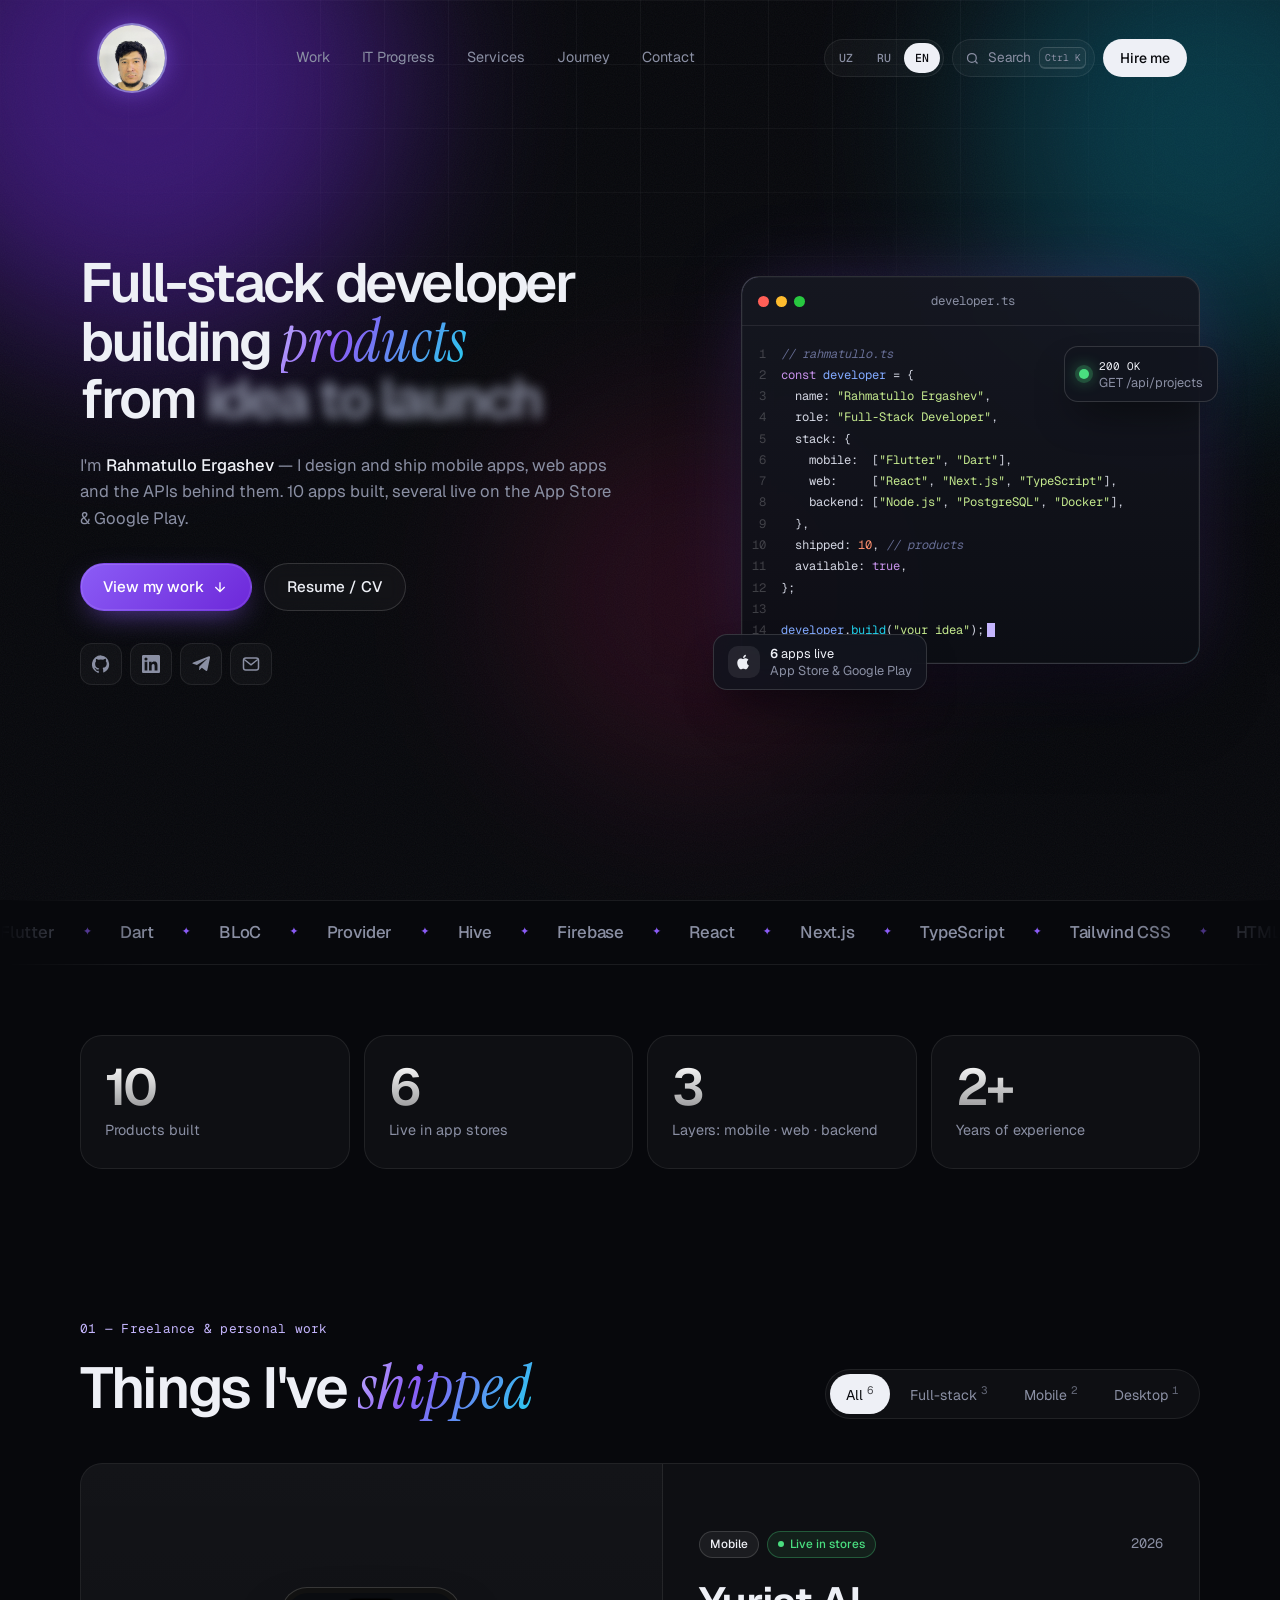
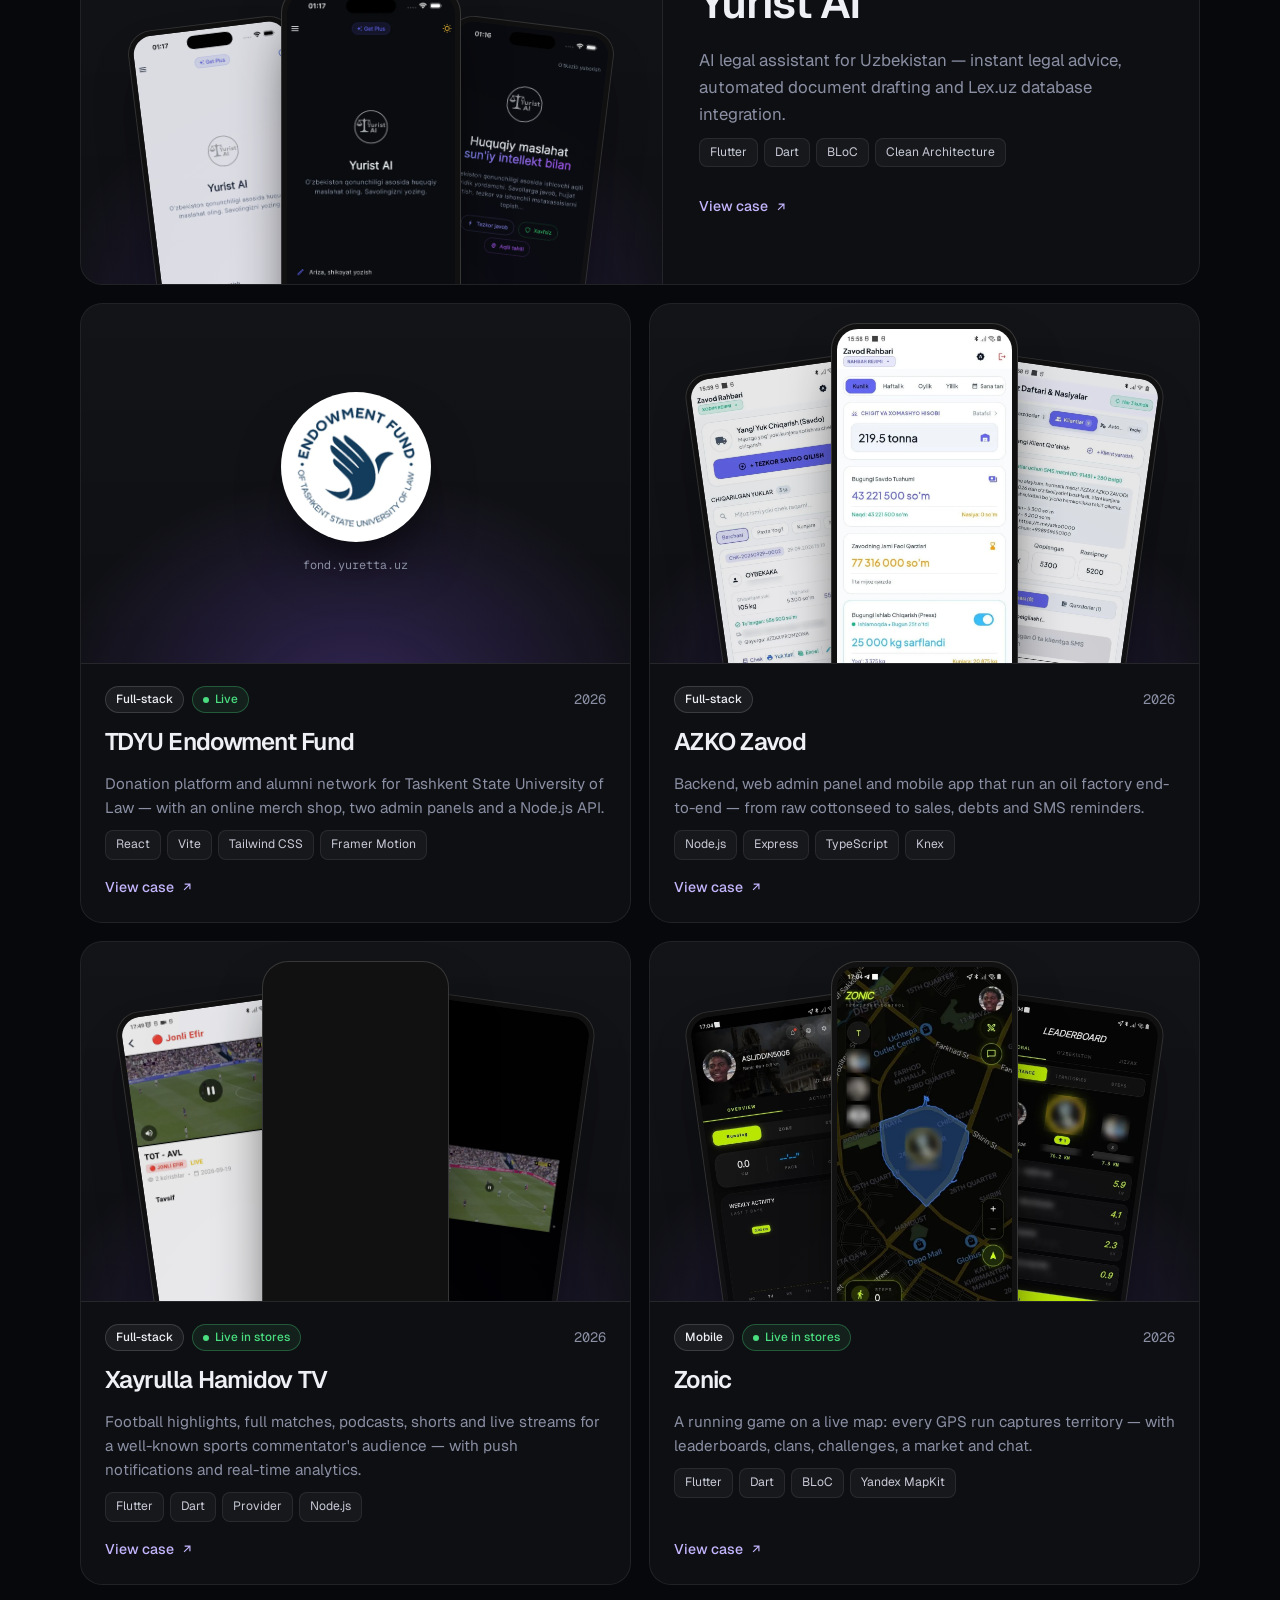
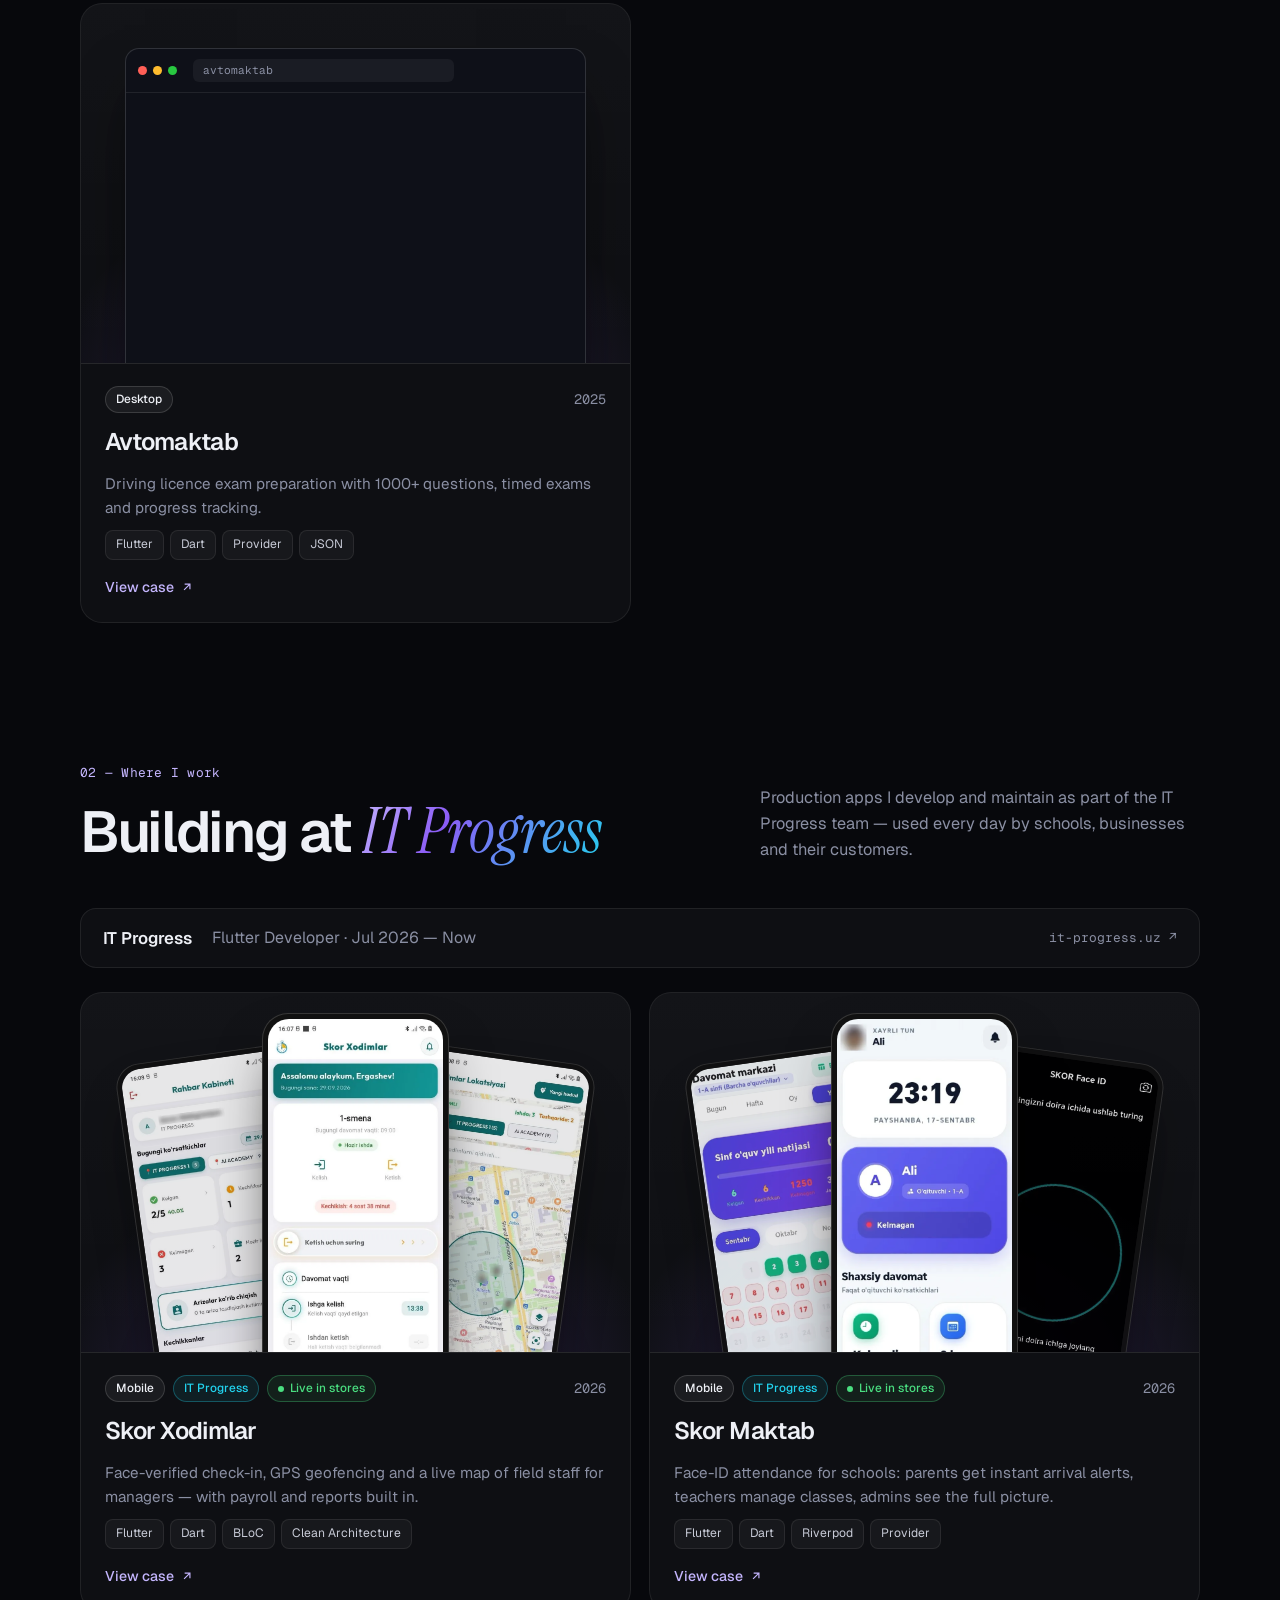
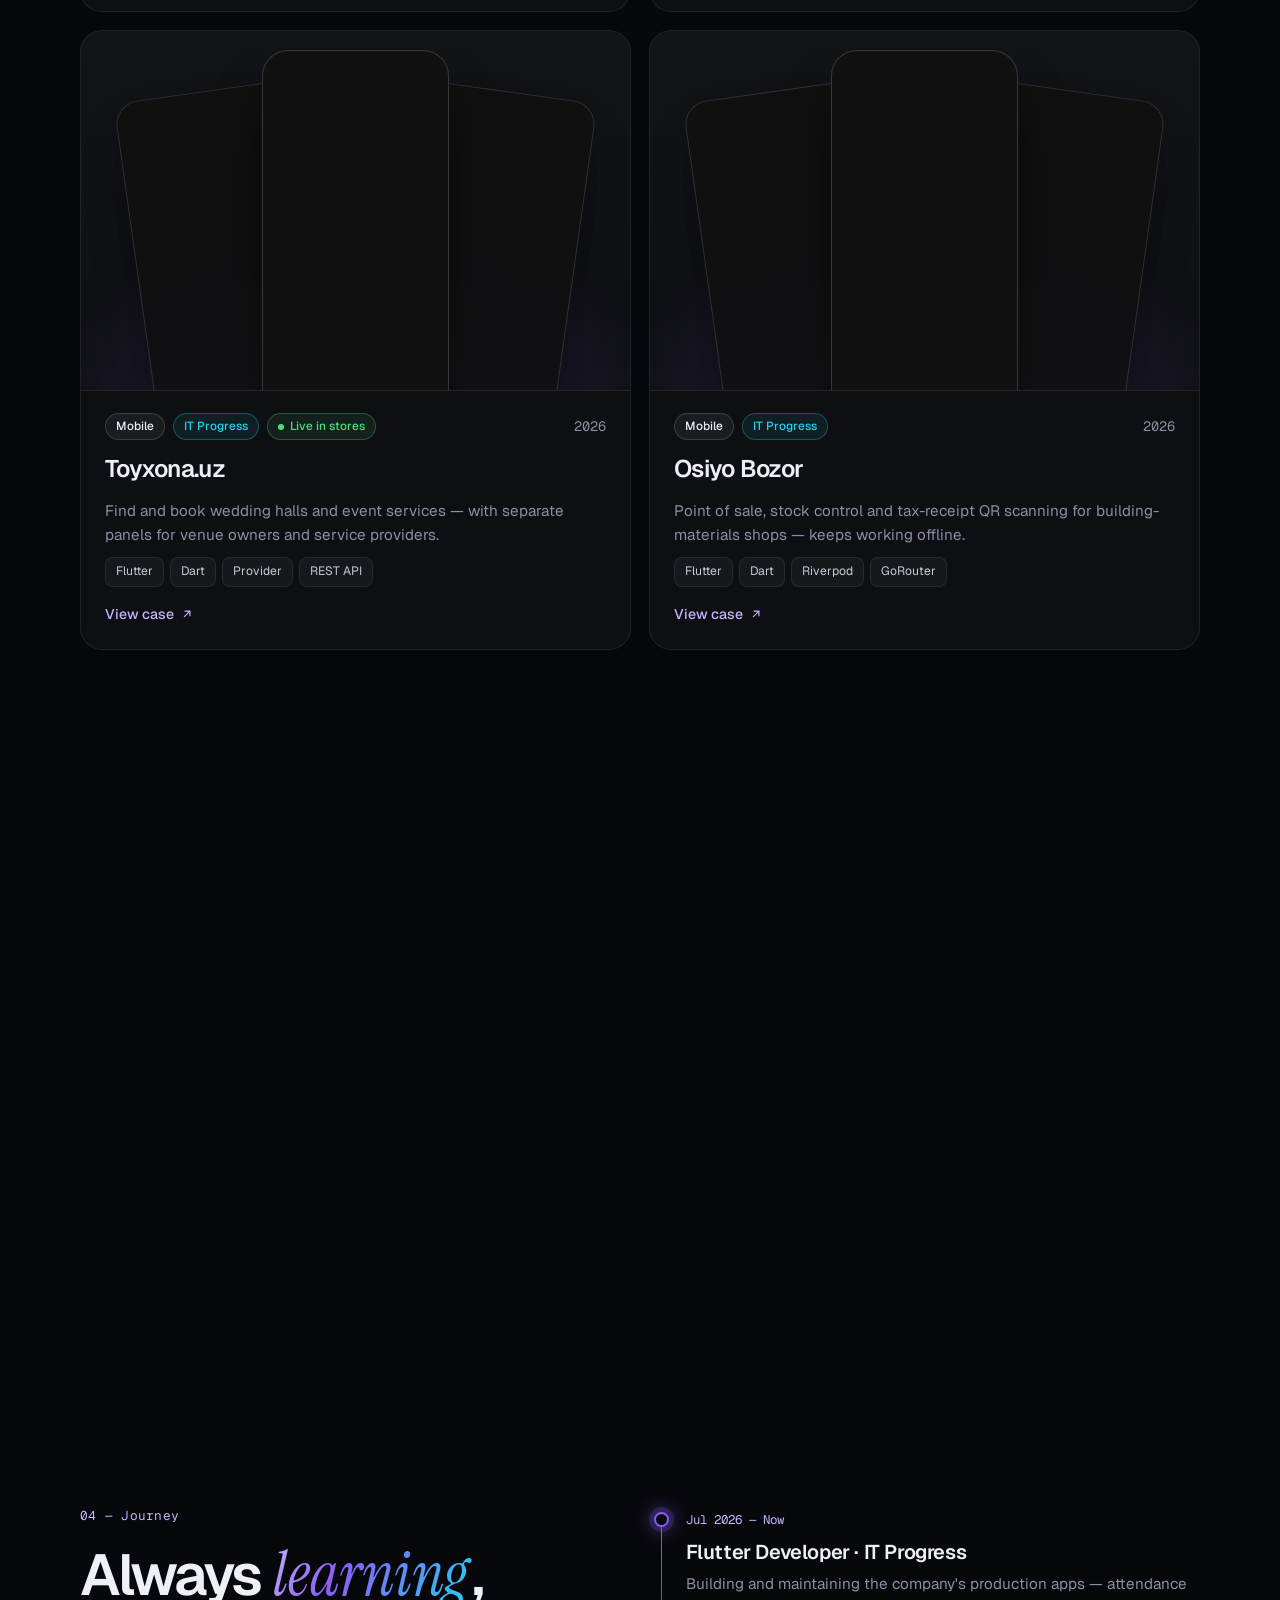
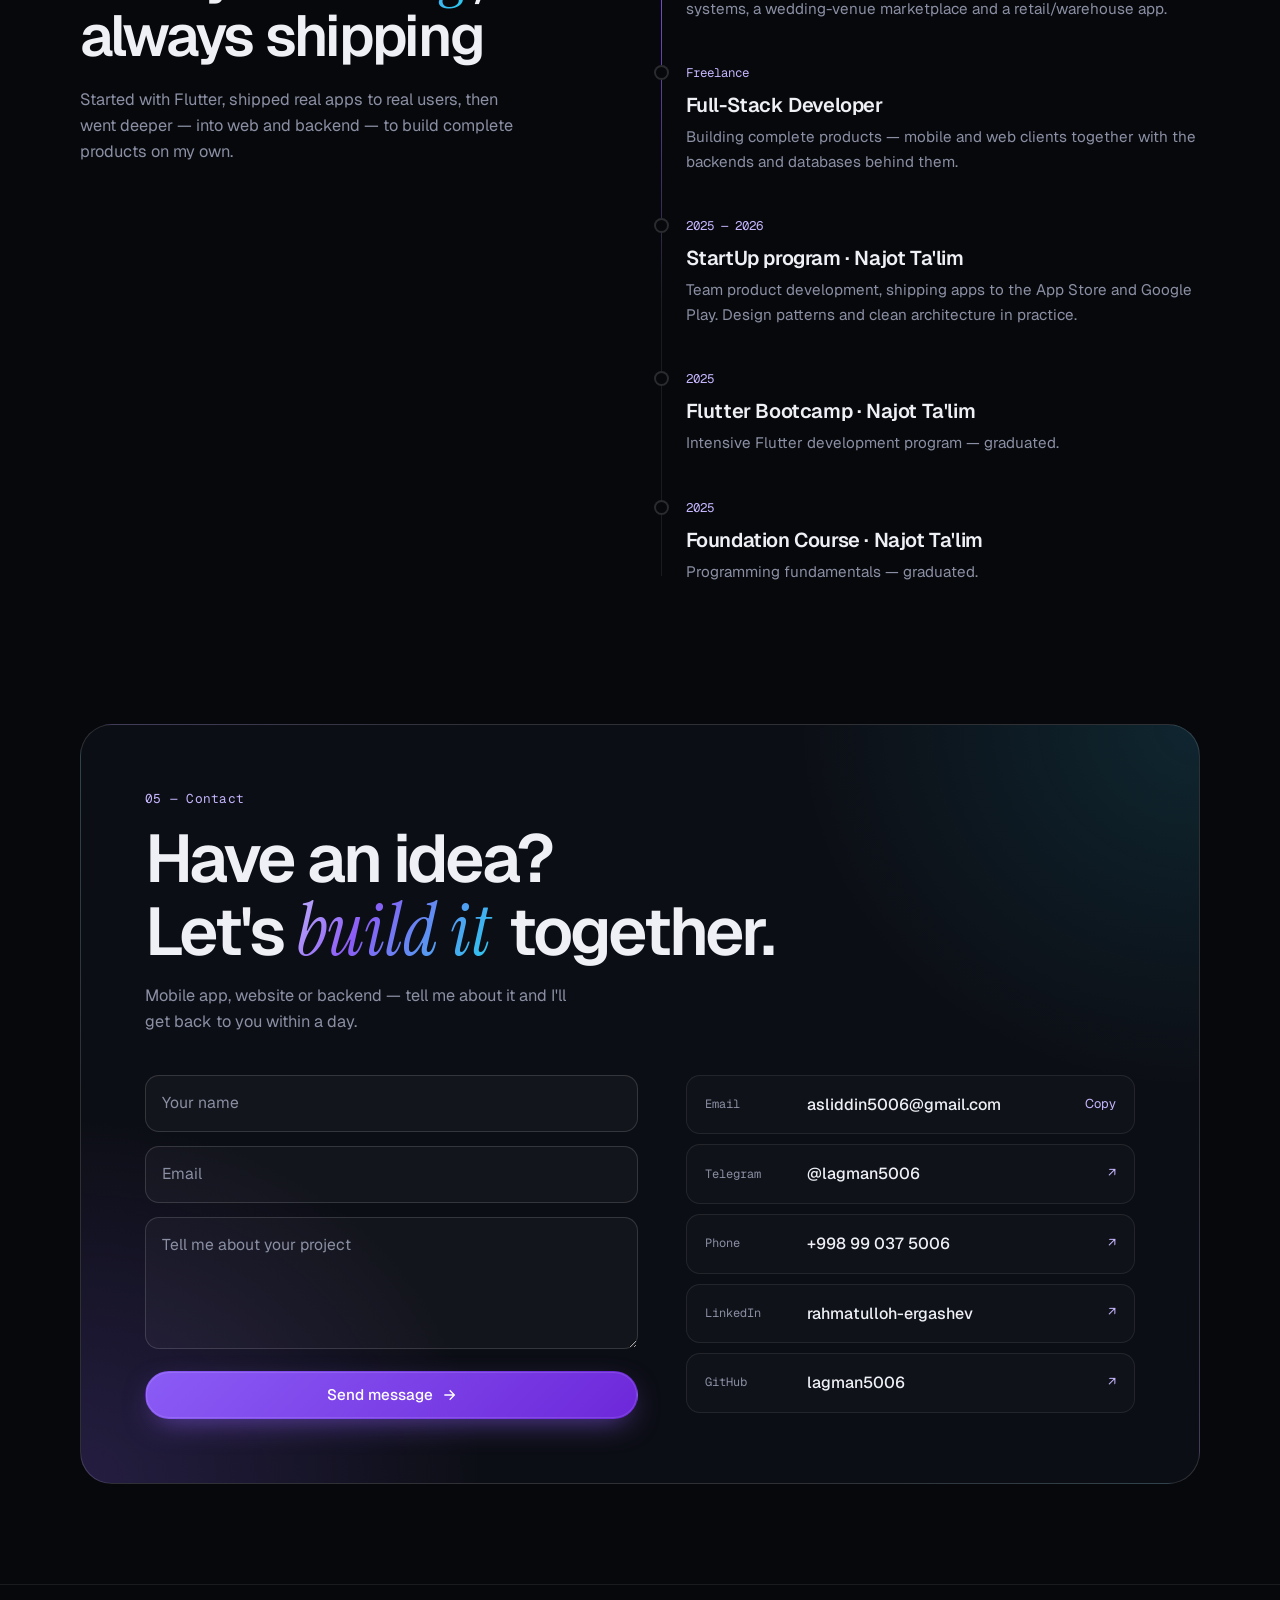
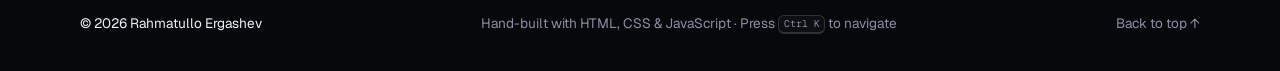
==== commit ef70850e: "chore: remove idiom text and enlarge nav avatar" ====
--- a/index.html
+++ b/index.html
@@ -14,7 +14,7 @@
   <link rel="preconnect" href="https://fonts.googleapis.com">
   <link rel="preconnect" href="https://fonts.gstatic.com" crossorigin>
   <link href="https://fonts.googleapis.com/css2?family=Geist:wght@300..800&family=Geist+Mono:wght@400;500&family=Instrument+Serif:ital@0;1&display=swap" rel="stylesheet">
-  <link rel="stylesheet" href="styles.css?v=20">
+  <link rel="stylesheet" href="styles.css?v=21">
   <script>
     // Til: ?lang= → saqlangan tanlov → brauzer tili → en (sahifa chizilishidan oldin)
     (function () {
@@ -41,10 +41,7 @@
   <!-- ===== Navigation ===== -->
   <header class="nav">
     <a href="#home" class="nav-logo" aria-label="Home">
-      <div class="nav-profile">
-        <img class="nav-logo-mark" src="images/avatar.jpg?v=20" width="60" height="60" alt="Rahmatullo Ergashev" style="width:60px;height:60px;border-radius:50%;object-fit:cover;object-position:center 32%;display:block;">
-        <span class="nav-idiom">The best fish swim near the bottom</span>
-      </div>
+      <img class="nav-logo-mark" src="images/avatar.jpg?v=21" width="70" height="70" alt="Rahmatullo Ergashev" style="width:70px;height:70px;border-radius:50%;object-fit:cover;object-position:center 32%;display:block;">
     </a>
     <nav class="nav-links" aria-label="Main">
       <a href="#work" data-i18n="nav.work">Work</a>
--- a/styles.css
+++ b/styles.css
@@ -172,39 +172,22 @@
 .nav-logo {
   display: inline-flex; align-items: center; text-decoration: none;
 }
-.nav-profile {
-  display: flex; flex-direction: column; align-items: flex-start; gap: 4px;
-}
 .nav-logo-mark {
-  display: block; width: 60px; height: 60px;
+  display: block; width: 70px; height: 70px;
   border-radius: 50%; overflow: hidden;
   object-fit: cover; object-position: center 32%;
   background: linear-gradient(135deg, rgb(139 92 246 / 0.35), rgb(34 211 238 / 0.2));
-  border: 2px solid rgba(196, 181, 253, 0.45);
-  box-shadow: 0 0 20px -3px rgb(139 92 246 / 0.55);
+  border: 2.5px solid rgba(196, 181, 253, 0.55);
+  box-shadow: 0 0 24px -2px rgb(139 92 246 / 0.65);
   transition: transform 0.25s var(--ease), box-shadow 0.25s var(--ease), border-color 0.25s;
 }
 .nav-logo:hover .nav-logo-mark {
-  transform: scale(1.05);
+  transform: scale(1.06);
   border-color: #c4b5fd;
-  box-shadow: 0 0 26px -2px rgb(139 92 246 / 0.8);
+  box-shadow: 0 0 30px 0 rgb(139 92 246 / 0.85);
 }
 .nav-logo-mark img {
   width: 100%; height: 100%; object-fit: cover; object-position: center 32%; display: block;
-}
-.nav-idiom {
-  font-family: var(--serif);
-  font-style: italic;
-  font-size: 0.82rem;
-  letter-spacing: 0.01em;
-  color: var(--accent-soft);
-  line-height: 1.2;
-  white-space: nowrap;
-  text-shadow: 0 2px 8px rgba(0, 0, 0, 0.7);
-  transition: color 0.2s;
-}
-.nav-logo:hover .nav-idiom {
-  color: #fff;
 }
 .nav-links { display: flex; gap: 4px; }
 .nav-links a {
@@ -848,8 +831,7 @@
 @media (max-width: 520px) {
   .rotator { white-space: normal; }
   .nav { padding: 6px 10px; }
-  .nav-logo-mark { width: 48px; height: 48px; }
-  .nav-idiom { font-size: 0.72rem; max-width: 175px; white-space: normal; line-height: 1.15; }
+  .nav-logo-mark { width: 52px; height: 52px; }
   .nav-actions .btn-small { padding: 0 0.85rem; }
   .kbd-btn-label, .kbd-btn kbd { display: none; }
   .section-head { margin-bottom: 2rem; gap: 1.25rem; }
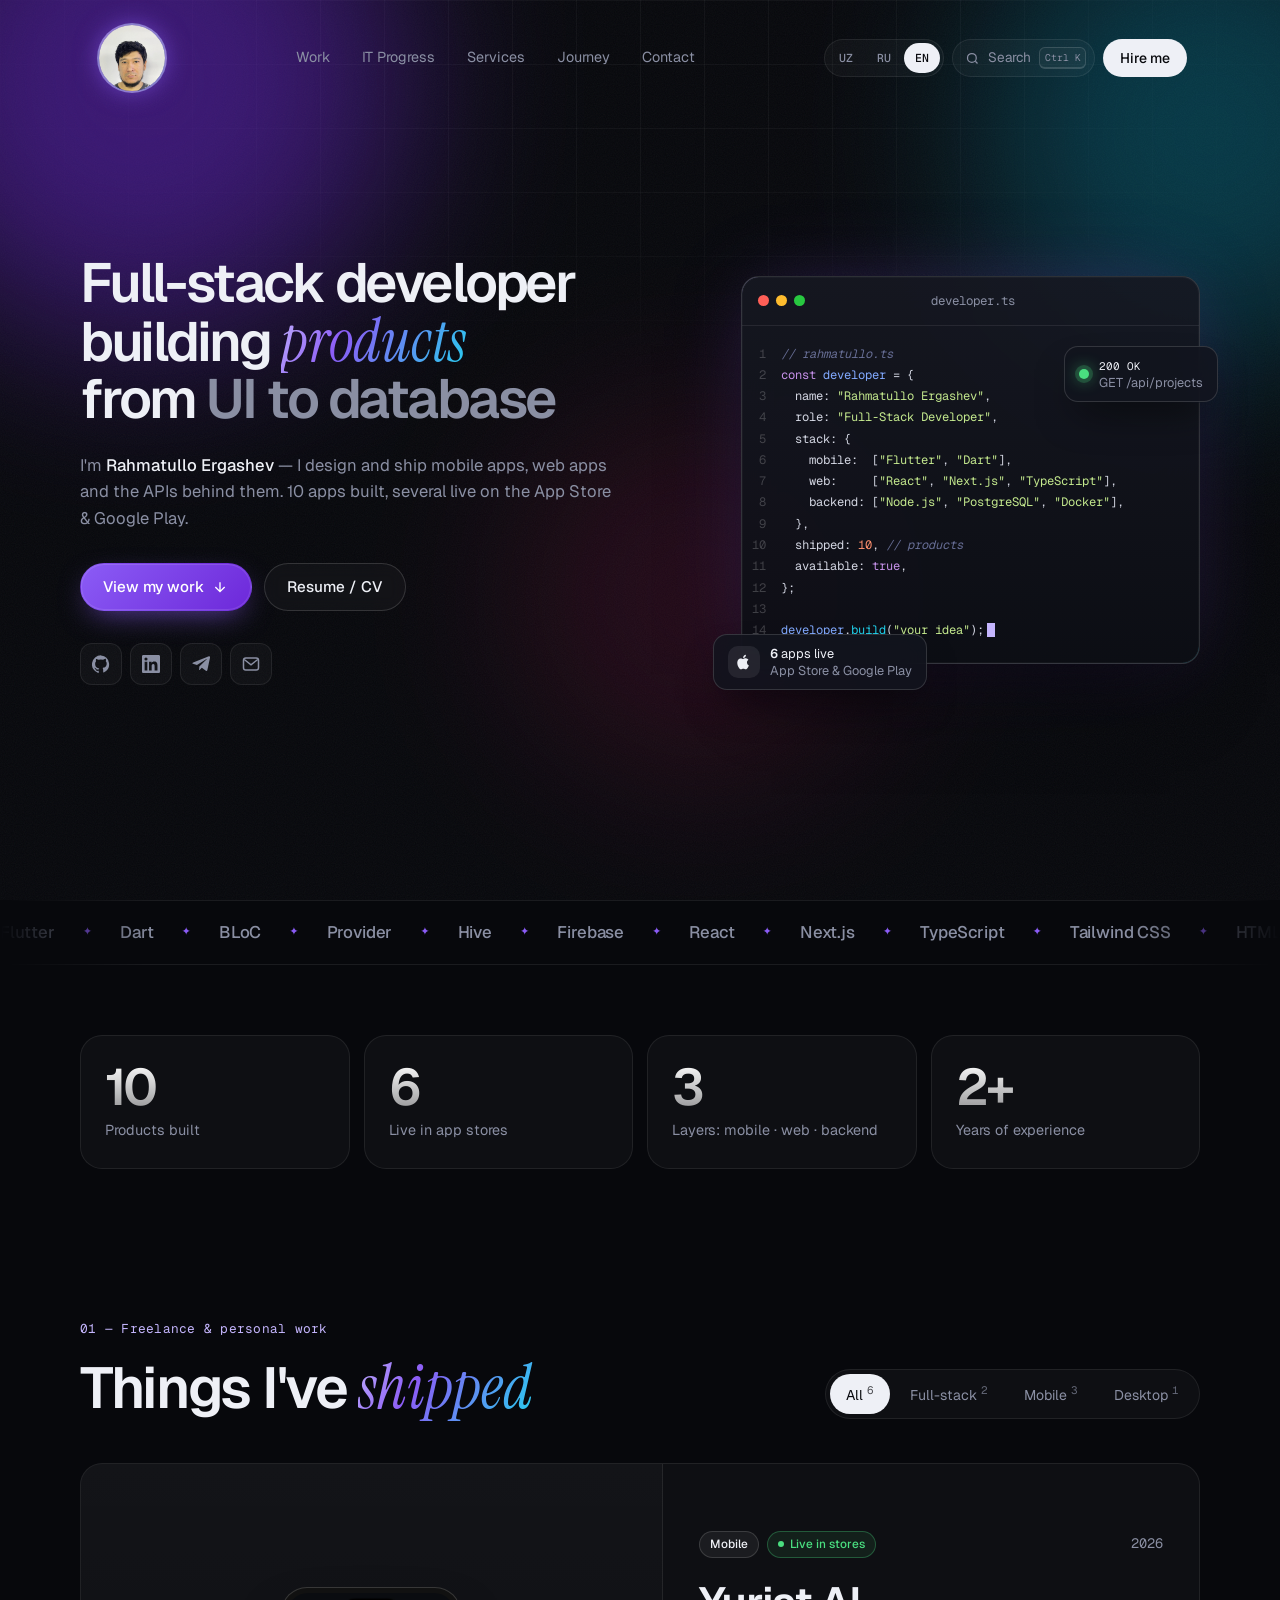
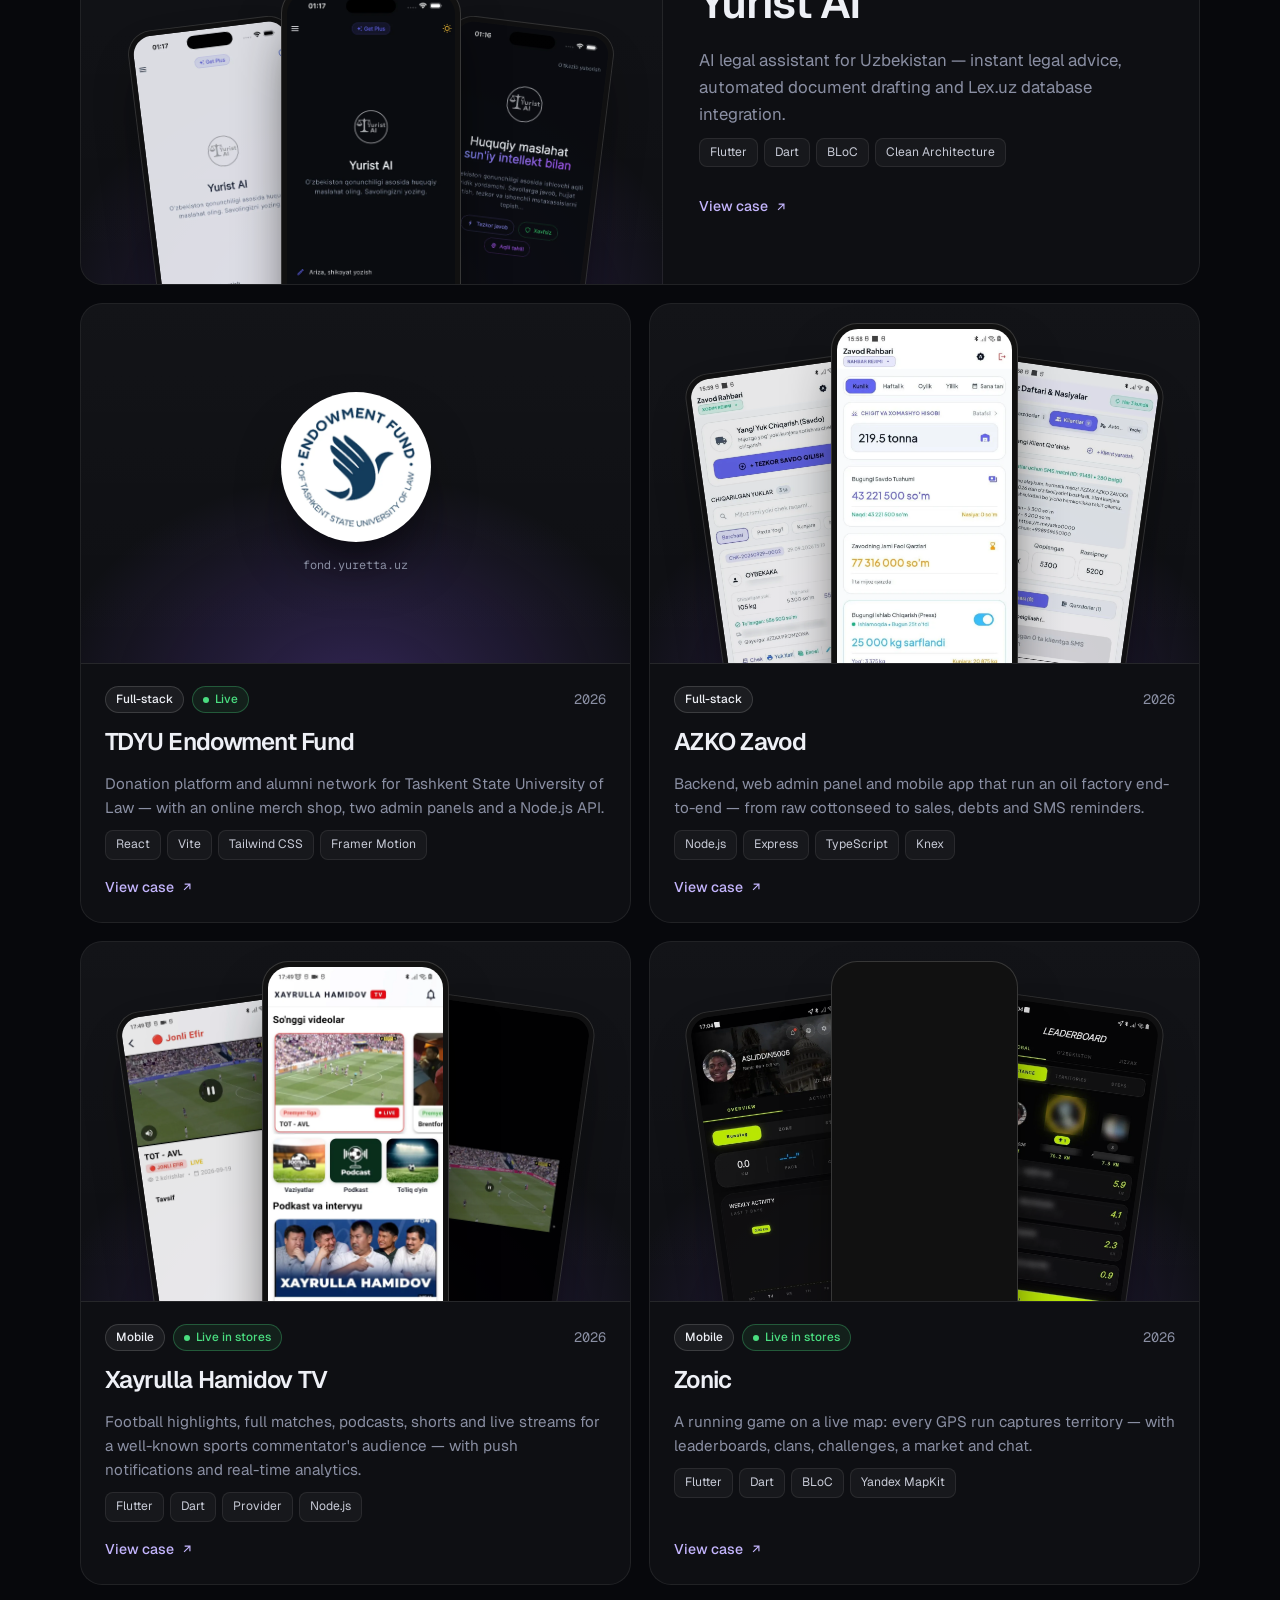
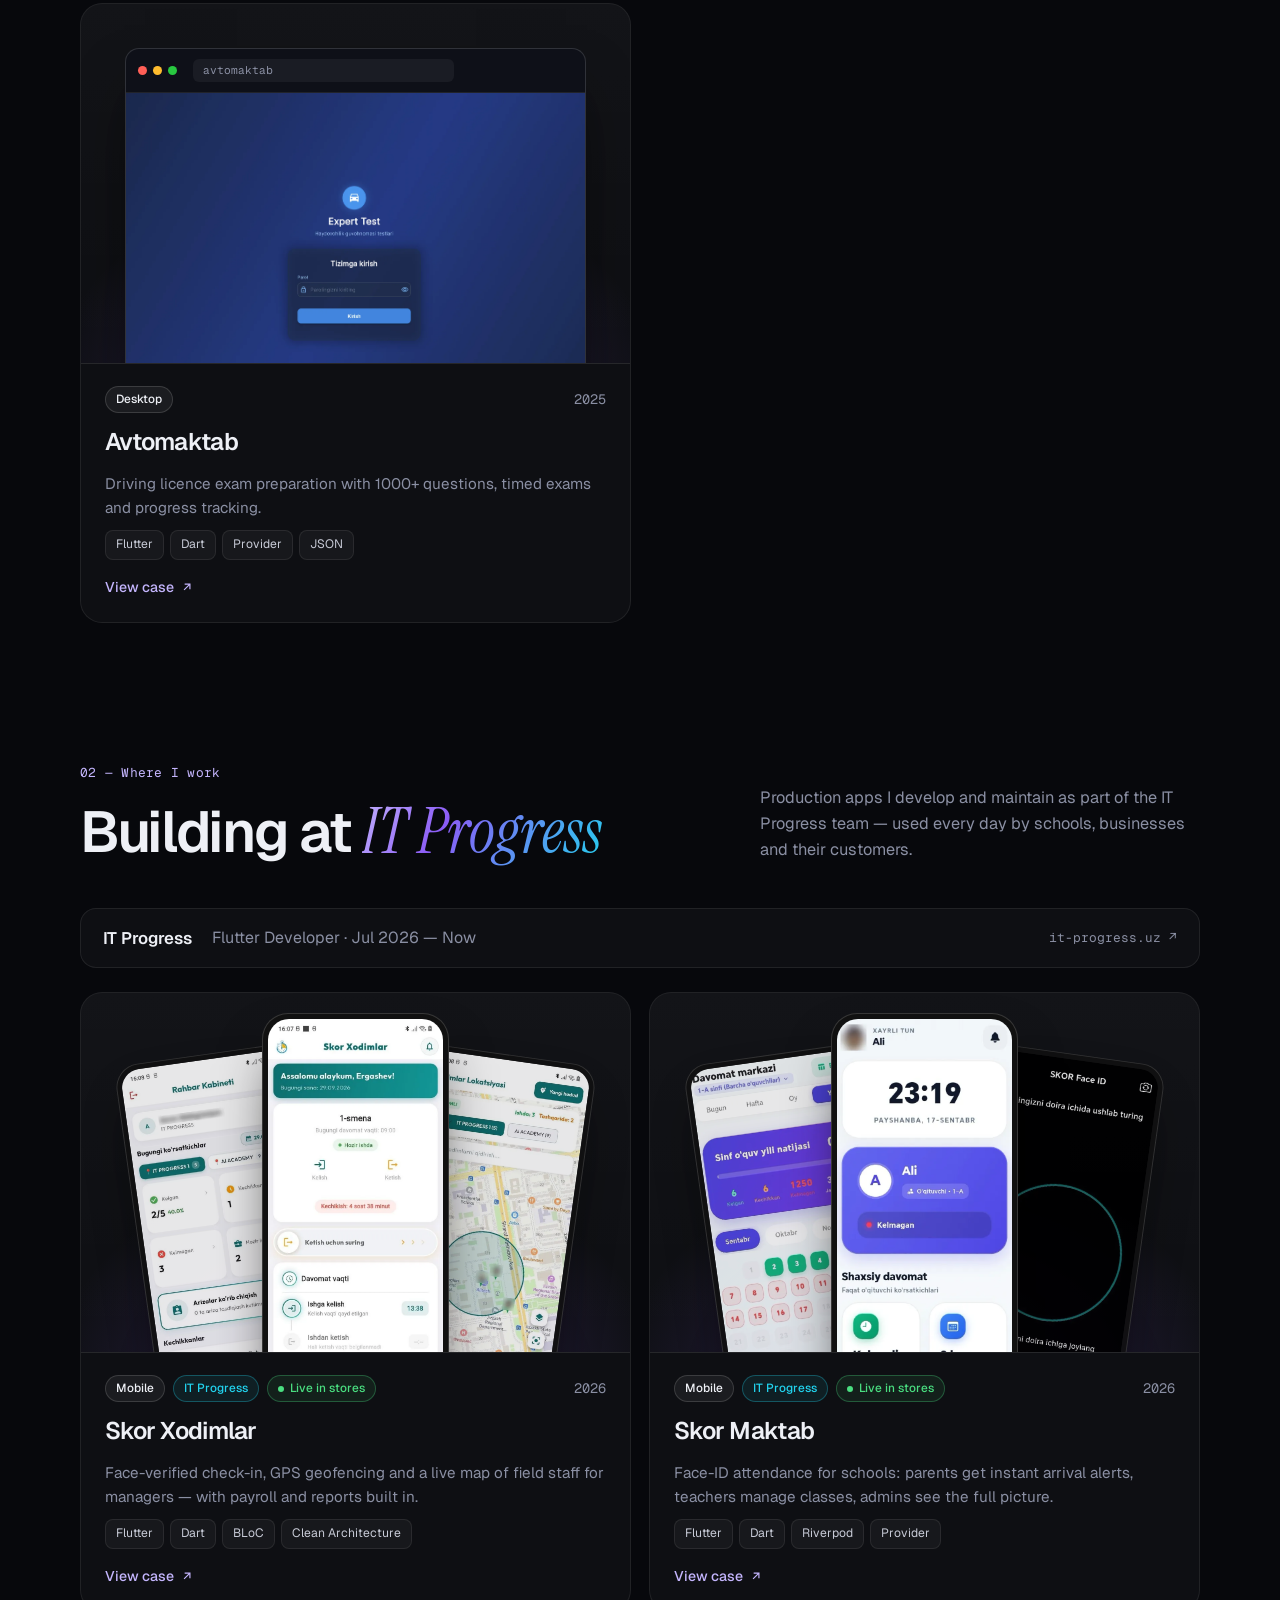
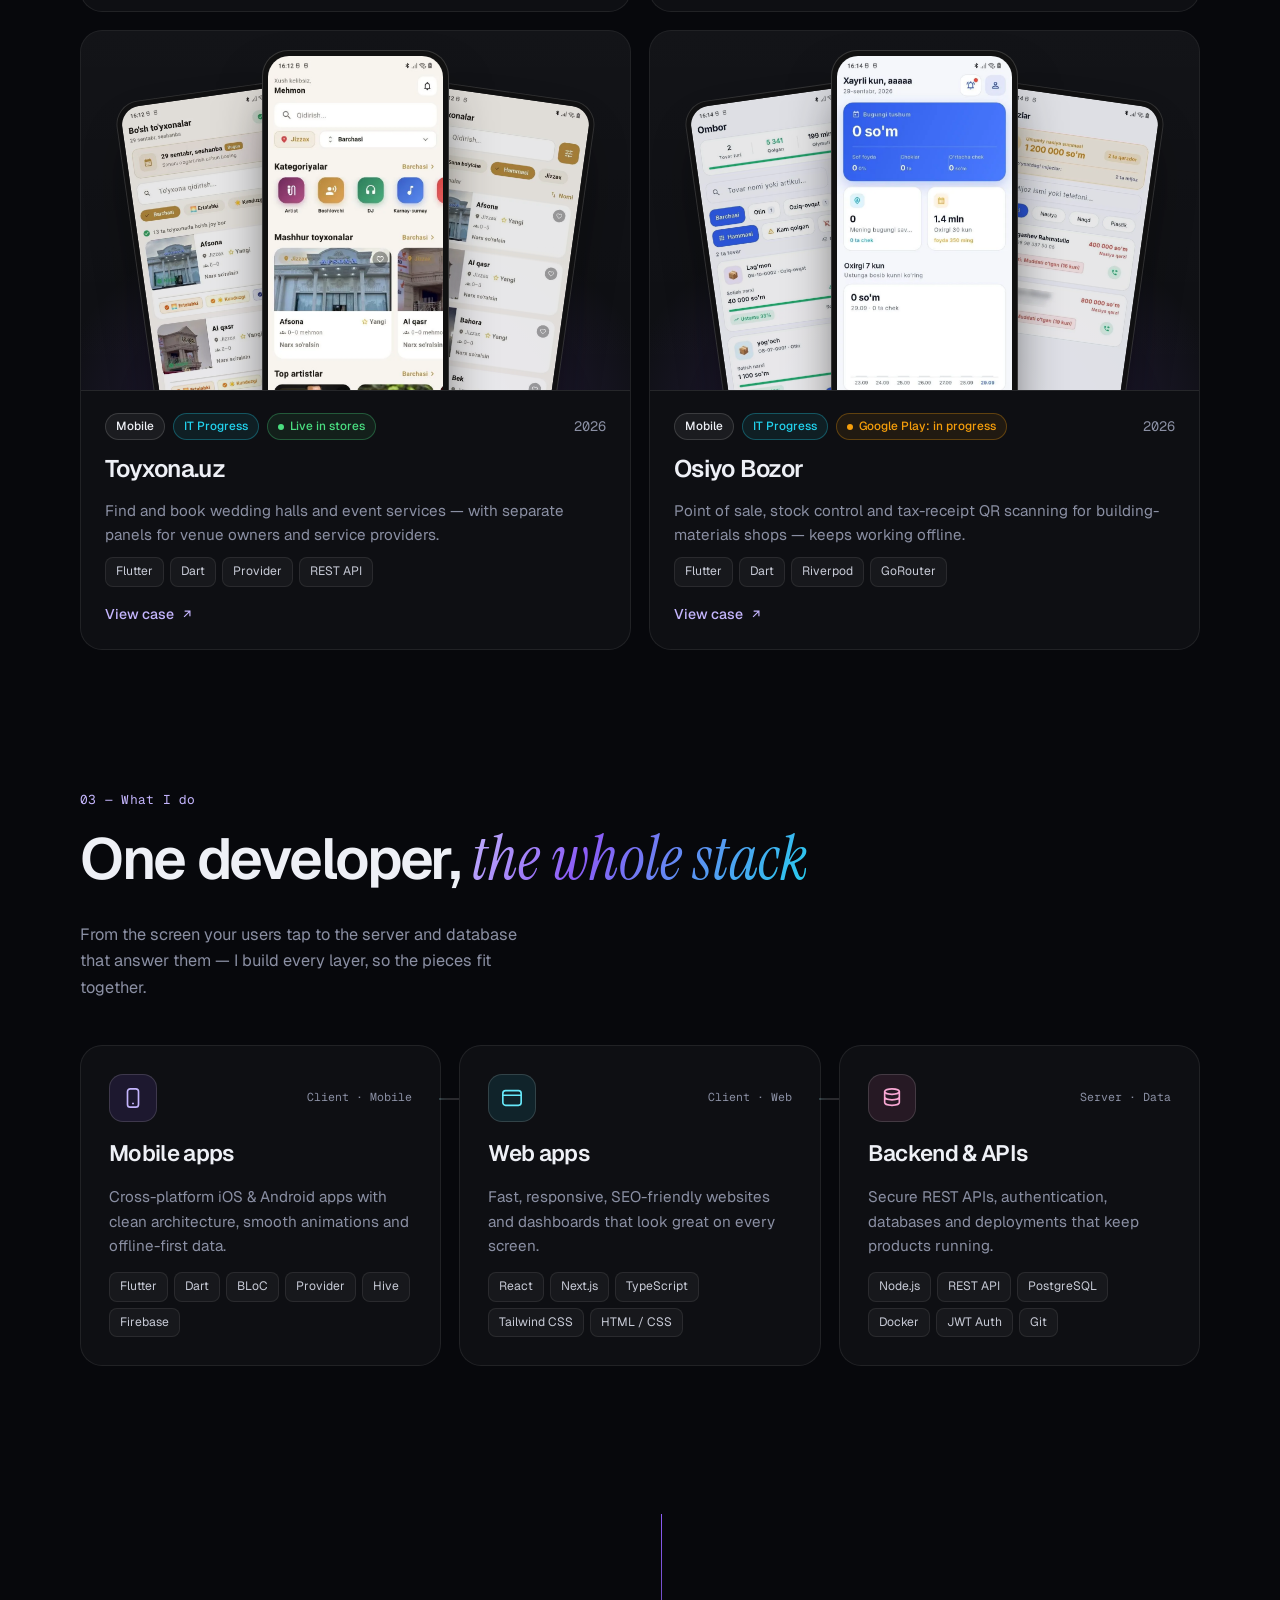
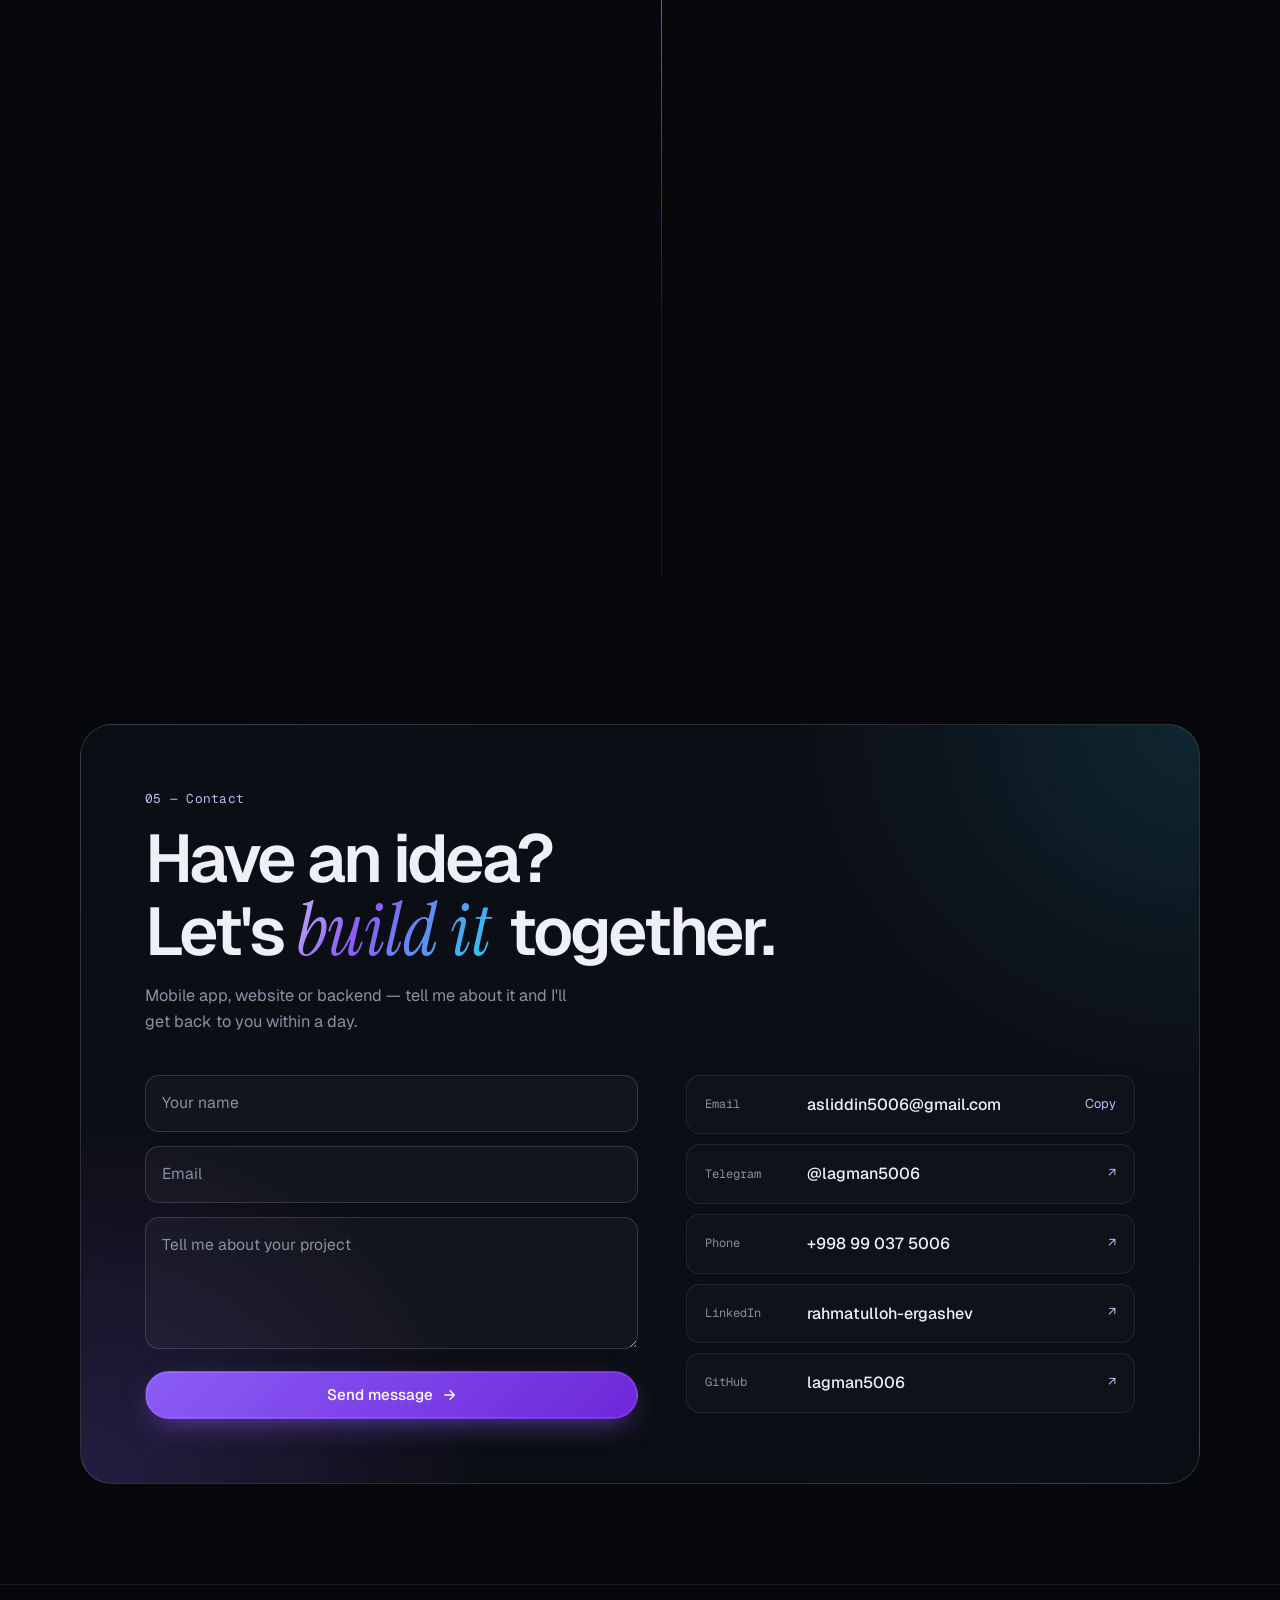
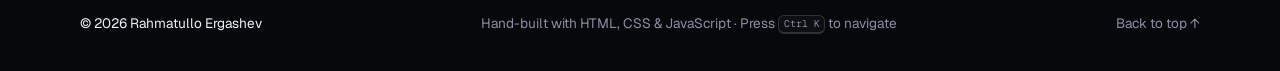
==== commit 707e9ef8: "feat: add Google Play link for Xayrulla Hamidov TV and mark Osiyo Bozor in progress" ====
--- a/index.html
+++ b/index.html
@@ -14,7 +14,7 @@
   <link rel="preconnect" href="https://fonts.googleapis.com">
   <link rel="preconnect" href="https://fonts.gstatic.com" crossorigin>
   <link href="https://fonts.googleapis.com/css2?family=Geist:wght@300..800&family=Geist+Mono:wght@400;500&family=Instrument+Serif:ital@0;1&display=swap" rel="stylesheet">
-  <link rel="stylesheet" href="styles.css?v=21">
+  <link rel="stylesheet" href="styles.css?v=22">
   <script>
     // Til: ?lang= → saqlangan tanlov → brauzer tili → en (sahifa chizilishidan oldin)
     (function () {
@@ -24,9 +24,9 @@
       document.documentElement.lang = ok.indexOf(q) > -1 ? q : ok.indexOf(s) > -1 ? s : ok.indexOf(b) > -1 ? b : "en";
     })();
   </script>
-  <script src="js/data.js?v=19" defer></script>
-  <script src="js/i18n.js?v=17" defer></script>
-  <script src="js/main.js?v=19" defer></script>
+  <script src="js/data.js?v=20" defer></script>
+  <script src="js/i18n.js?v=18" defer></script>
+  <script src="js/main.js?v=20" defer></script>
 </head>
 <body>
   <div class="progress" aria-hidden="true"></div>
--- a/styles.css
+++ b/styles.css
@@ -472,6 +472,8 @@
 }
 .badge-live { color: var(--live); border-color: rgb(74 222 128 / 0.3); background: rgb(74 222 128 / 0.08); }
 .badge-live::before { content: ""; width: 6px; height: 6px; border-radius: 50%; background: currentColor; }
+.badge-soon { color: #f59e0b; border-color: rgb(245 158 11 / 0.3); background: rgb(245 158 11 / 0.08); }
+.badge-soon::before { content: ""; width: 6px; height: 6px; border-radius: 50%; background: currentColor; }
 .badge-company { color: var(--accent-2); border-color: rgb(34 211 238 / 0.3); background: rgb(34 211 238 / 0.08); }
 
 /* IT Progress — kompaniya bo'limi */
@@ -736,6 +738,14 @@
   border-color: #8b5cf6;
   color: #fff;
   box-shadow: 0 10px 25px -8px rgb(139 92 246 / 0.7);
+}
+.btn-store.is-in-progress,
+.btn-store.is-in-progress:hover {
+  background: var(--surface);
+  border-color: var(--border-2);
+  color: var(--muted);
+  box-shadow: none;
+  transform: none;
 }
 .pd-desc { color: #b6bac8; }
 .pd-h { font-family: var(--mono); font-size: 0.75rem; font-weight: 500; letter-spacing: 0.06em; text-transform: uppercase; color: var(--muted); margin-top: 14px; }
